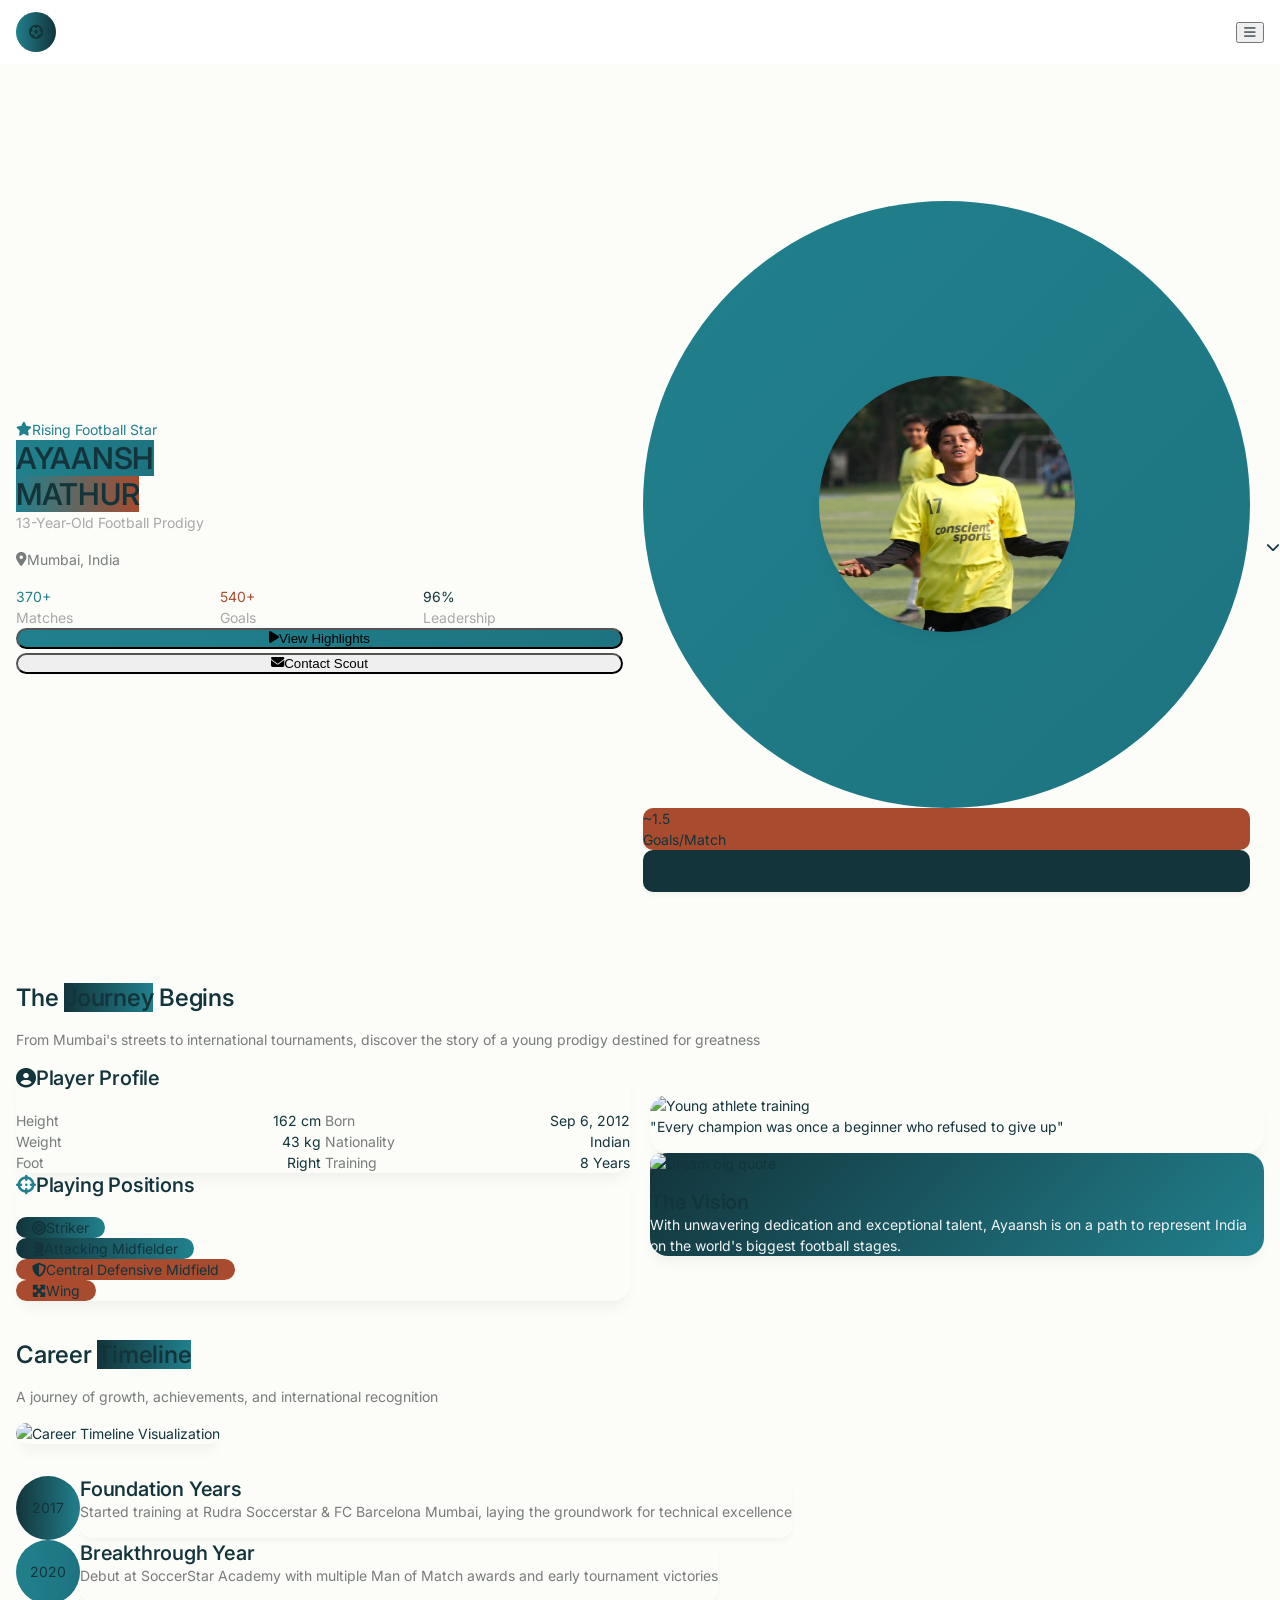
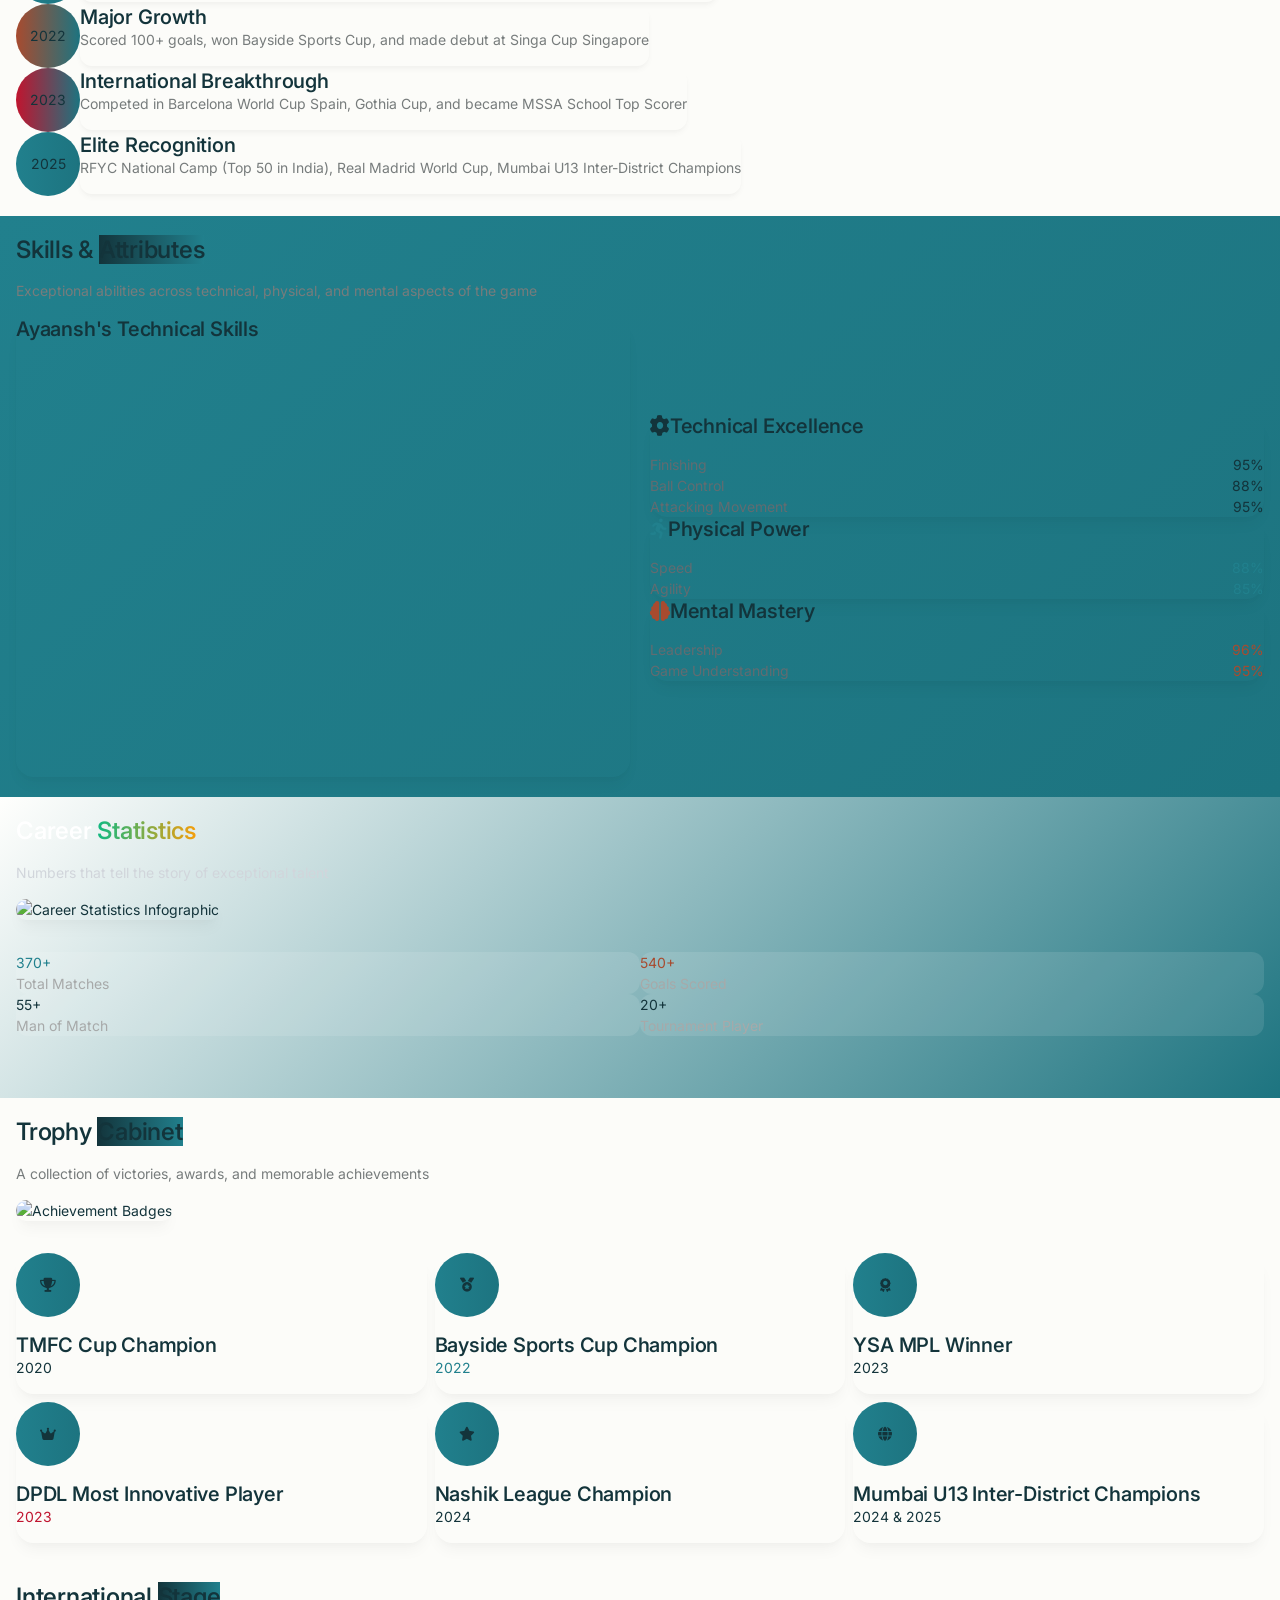
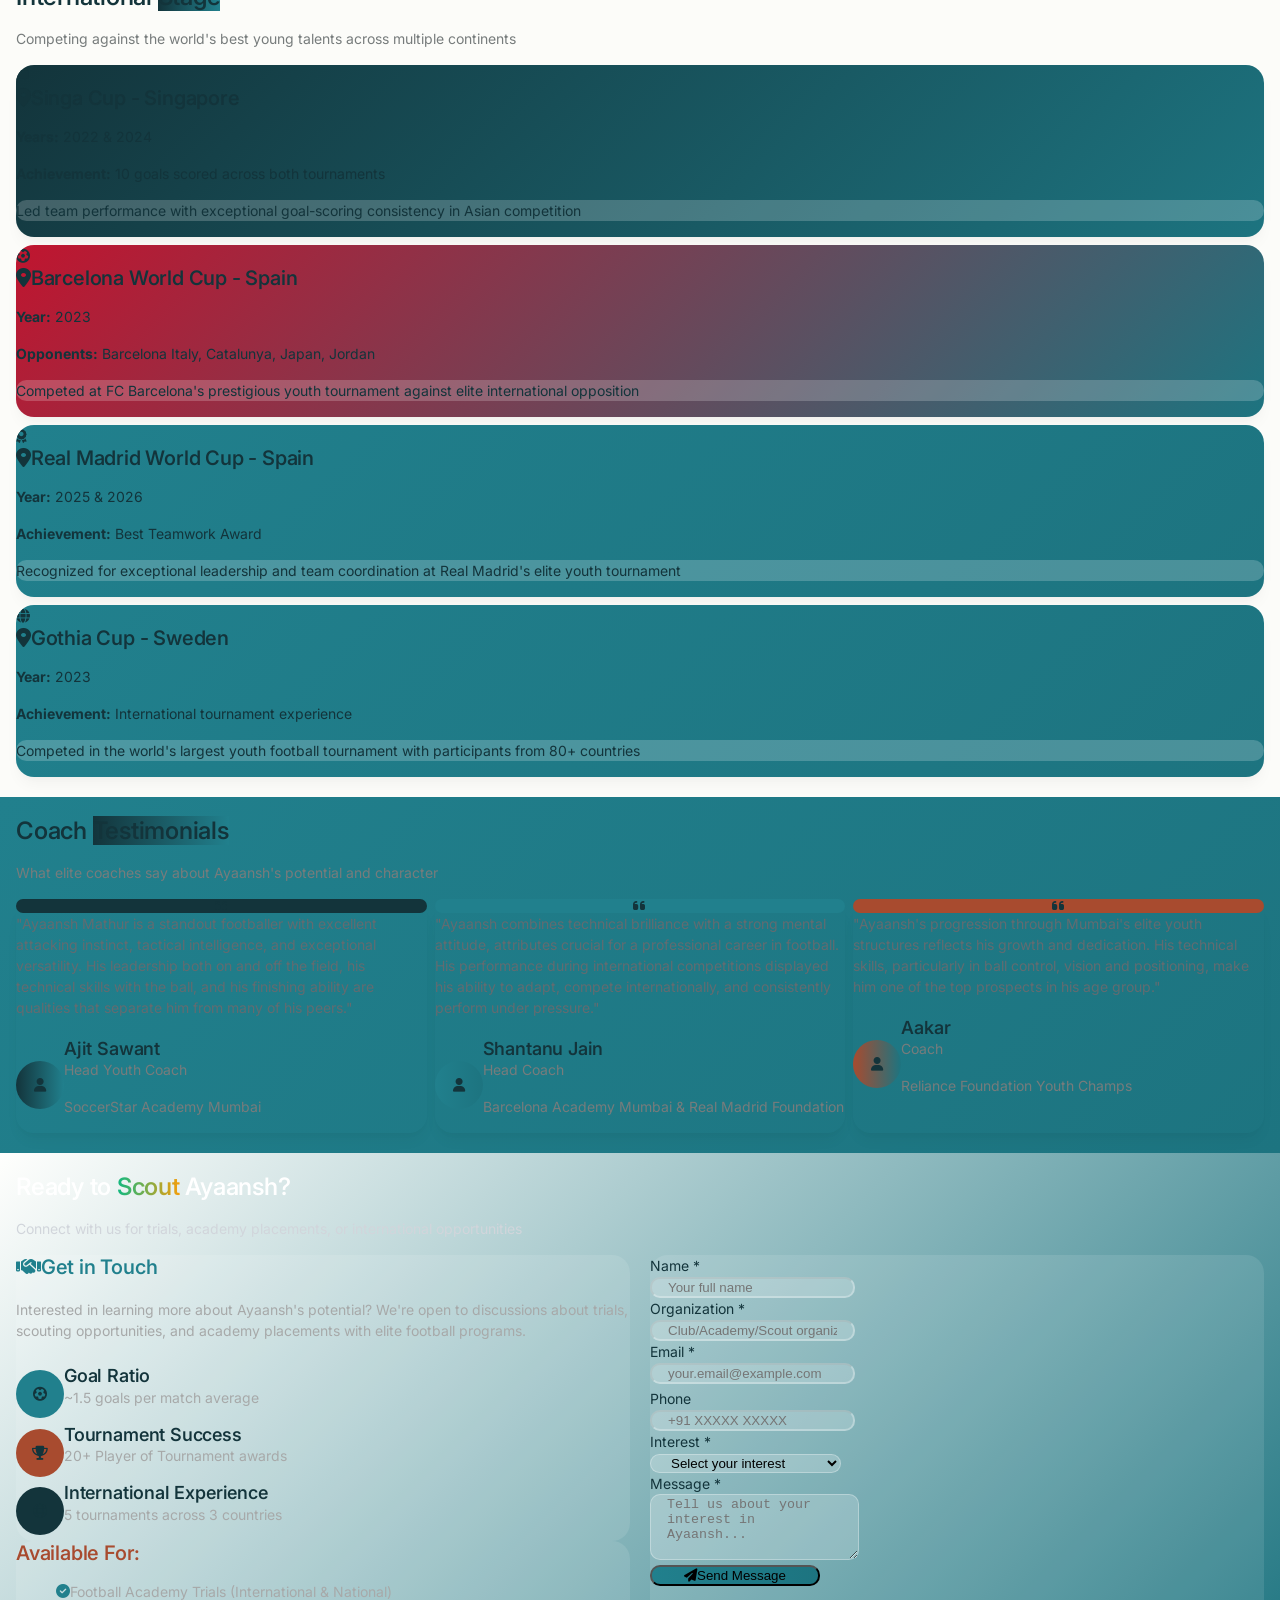
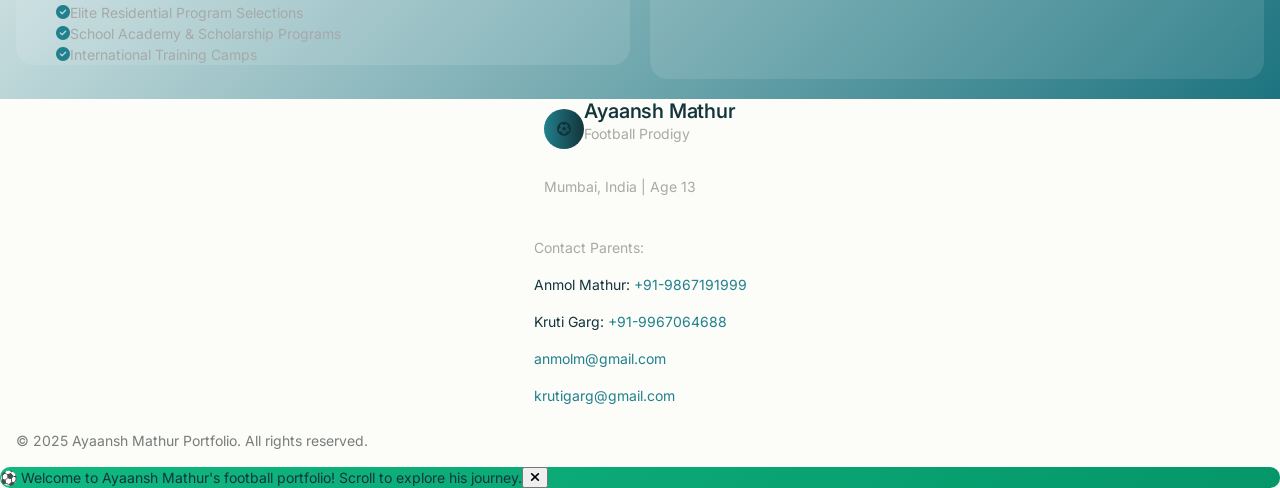
==== index.html @ c82cef49 "Replace static radar chart PNG with interactive Chart.js radar chart - Remove ayaansh_skills_radar.p" ====
<!DOCTYPE html>
<html lang="en">
<head>
    <meta charset="UTF-8">
    <meta name="viewport" content="width=device-width, initial-scale=1.0">
    <title>Ayaansh Mathur - Football Prodigy | Mumbai's Rising Star</title>
    <meta name="description" content="Discover Ayaansh Mathur, a 13-year-old football prodigy from Mumbai with 540+ goals, international tournament experience, and elite academy training.">

    <!-- Open Graph / Facebook -->
    <meta property="og:type" content="website">
    <meta property="og:title" content="Ayaansh Mathur - Football Prodigy | Mumbai's Rising Star">
    <meta property="og:description" content="13-year-old football sensation with 540+ goals and international tournament experience. Elite academy trained in Mumbai.">
    <meta property="og:image" content="AyaanshMathur.jpg">
    <meta property="og:url" content="https://ayaanshmathur.com">
    <meta property="og:locale" content="en_IN">
    <meta property="og:site_name" content="Ayaansh Mathur Football">

    <!-- Twitter -->
    <meta name="twitter:card" content="summary_large_image">
    <meta name="twitter:title" content="Ayaansh Mathur - Football Prodigy | Mumbai's Rising Star">
    <meta name="twitter:description" content="13-year-old football sensation with 540+ goals and international tournament experience. Elite academy trained in Mumbai.">
    <meta name="twitter:image" content="AyaanshMathur.jpg">
    <meta name="twitter:site" content="@ayaansh_football">
    
    <!-- Tailwind CSS -->
    <script src="https://cdn.tailwindcss.com"></script>

    <!-- Chart.js -->
    <script src="https://cdn.jsdelivr.net/npm/chart.js@4.4.3/dist/chart.umd.min.js"></script>
    
    <!-- Google Fonts -->
    <link rel="preconnect" href="https://fonts.googleapis.com">
    <link rel="preconnect" href="https://fonts.gstatic.com" crossorigin>
    <link href="https://fonts.googleapis.com/css2?family=Inter:wght@300;400;500;600;700;800;900&family=JetBrains+Mono:wght@400;500;600&display=swap" rel="stylesheet">
    
    <!-- Font Awesome Icons -->
    <link rel="stylesheet" href="https://cdnjs.cloudflare.com/ajax/libs/font-awesome/6.4.0/css/all.min.css">
    
    <!-- Custom Tailwind Config -->
    <script>
        tailwind.config = {
            theme: {
                extend: {
                    fontFamily: {
                        'sans': ['Inter', 'system-ui', 'sans-serif'],
                        'mono': ['JetBrains Mono', 'monospace'],
                    },
                    colors: {
                        'football': {
                            'green': '#10B981',
                            'dark': '#1F2937',
                            'blue': '#1E40AF',
                            'orange': '#F59E0B',
                            'red': '#DC2626',
                        }
                    },
                    animation: {
                        'float': 'float 6s ease-in-out infinite',
                        'slide-up': 'slideUp 0.6s ease-out',
                        'slide-down': 'slideDown 0.6s ease-out',
                        'fade-in': 'fadeIn 0.8s ease-out',
                        'pulse-slow': 'pulse 4s cubic-bezier(0.4, 0, 0.6, 1) infinite',
                    }
                }
            }
        }
    </script>
    
    <link rel="stylesheet" href="style.css">
    
    <style>
        /* ── Nav offset fixes ──────────────────────────────────────────── */

        /* Push every section's scroll-target below the 64px fixed nav */
        section[id] {
            scroll-margin-top: 64px;
        }

        /* Hero: make sure content starts below the nav on ALL screen sizes */
        #hero {
            padding-top: 64px;
        }

        /* Enhanced Video Modal Styles */
        #videoModal {
            display: flex;
            align-items: center;
            justify-content: center;
            position: fixed;
            top: 0;
            left: 0;
            right: 0;
            bottom: 0;
            background: rgba(0,0,0,0.9);
            backdrop-filter: blur(10px);
            z-index: 1000;
            opacity: 0;
            pointer-events: none;
            transition: opacity 0.3s ease;
        }
        
        #videoModal.active {
            opacity: 1;
            pointer-events: all;
        }
        
        #videoModal video {
            max-width: 90%;
            max-height: 90vh;
            border-radius: 12px;
            box-shadow: 0 20px 50px rgba(0,0,0,0.5);
        }
        
        #videoModal .close-btn {
            position: absolute;
            top: 20px;
            right: 20px;
            font-size: 32px;
            color: white;
            cursor: pointer;
            transition: transform 0.2s ease;
            z-index: 1001;
        }
        
        #videoModal .close-btn:hover {
            transform: scale(1.2);
            color: #F59E0B;
        }
        
        .overflow-hidden {
            overflow: hidden;
        }
    </style>
</head>
<body class="font-sans antialiased overflow-x-hidden">
    <!-- Navigation -->
    <nav class="fixed top-0 left-0 right-0 z-50 bg-white/95 backdrop-blur-md border-b border-gray-200/50 transition-all duration-300" id="navbar">
        <div class="container mx-auto px-4">
            <div class="flex items-center justify-between h-16">
                <!-- Logo -->
                <div class="flex items-center space-x-2">
                    <div class="w-10 h-10 bg-gradient-to-r from-football-green to-football-blue rounded-full flex items-center justify-center">
                        <i class="fas fa-futbol text-white text-lg"></i>
                    </div>
                    <div class="hidden sm:block">
                        <span class="text-xl font-bold bg-gradient-to-r from-football-blue to-football-green bg-clip-text text-transparent">AYAANSH</span>
                        <span class="text-sm text-gray-600 block leading-none">#10</span>
                    </div>
                </div>
                
                <!-- Desktop Menu -->
                <div class="hidden lg:flex items-center space-x-8">
                    <a href="#hero" class="nav-link text-gray-700 hover:text-football-blue font-medium transition-colors">Home</a>
                    <a href="#about" class="nav-link text-gray-700 hover:text-football-blue font-medium transition-colors">About</a>
                    <a href="#timeline" class="nav-link text-gray-700 hover:text-football-blue font-medium transition-colors">Journey</a>
                    <a href="#skills" class="nav-link text-gray-700 hover:text-football-blue font-medium transition-colors">Skills</a>
                    <a href="#achievements" class="nav-link text-gray-700 hover:text-football-blue font-medium transition-colors">Achievements</a>
                    <a href="#international" class="nav-link text-gray-700 hover:text-football-blue font-medium transition-colors">International</a>
                    <a href="#testimonials" class="nav-link text-gray-700 hover:text-football-blue font-medium transition-colors">Testimonials</a>
                    <a href="#contact" class="bg-gradient-to-r from-football-blue to-football-green text-white px-6 py-2 rounded-full font-semibold hover:shadow-lg transition-all">Contact Scout</a>
                </div>
                
                <!-- Mobile Menu Button -->
                <button class="lg:hidden p-2" id="mobile-menu-btn">
                    <i class="fas fa-bars text-xl text-gray-700"></i>
                </button>
            </div>
        </div>
        
        <!-- Mobile Menu -->
        <div class="lg:hidden hidden bg-white border-t border-gray-200" id="mobile-menu">
            <div class="container mx-auto px-4 py-4 space-y-4">
                <a href="#hero" class="block text-gray-700 hover:text-football-blue font-medium">Home</a>
                <a href="#about" class="block text-gray-700 hover:text-football-blue font-medium">About</a>
                <a href="#timeline" class="block text-gray-700 hover:text-football-blue font-medium">Journey</a>
                <a href="#skills" class="block text-gray-700 hover:text-football-blue font-medium">Skills</a>
                <a href="#achievements" class="block text-gray-700 hover:text-football-blue font-medium">Achievements</a>
                <a href="#international" class="block text-gray-700 hover:text-football-blue font-medium">International</a>
                <a href="#testimonials" class="block text-gray-700 hover:text-football-blue font-medium">Testimonials</a>
                <a href="#contact" class="block bg-gradient-to-r from-football-blue to-football-green text-white px-6 py-2 rounded-full font-semibold text-center">Contact Scout</a>
            </div>
        </div>
    </nav>

    <!-- Hero Section -->
    <section id="hero" class="relative min-h-screen flex items-center overflow-hidden">
        <!-- Background with gradient overlay -->
        <div class="absolute inset-0 bg-gradient-to-br from-football-dark via-gray-900 to-football-blue"></div>
        <div class="absolute inset-0 bg-[url('https://pplx-res.cloudinary.com/image/upload/v1752974320/pplx_project_search_images/453dd430c273b0e46875ebcae075e4eef4cb1b39.jpg')] bg-cover bg-center opacity-10"></div>
        
        <!-- Floating elements -->
        <div class="absolute top-20 left-10 w-4 h-4 bg-football-green rounded-full animate-float"></div>
        <div class="absolute top-40 right-20 w-6 h-6 bg-football-orange rounded-full animate-float" style="animation-delay: 2s;"></div>
        <div class="absolute bottom-32 left-1/4 w-3 h-3 bg-white rounded-full animate-float" style="animation-delay: 4s;"></div>
        
        <div class="container mx-auto px-4 relative z-10">
            <div class="grid lg:grid-cols-2 gap-12 items-center">
                <!-- Hero Content -->
                <div class="text-white space-y-8">
                    <div class="space-y-4 animate-slide-up">
                        <div class="flex items-center space-x-3 text-football-green">
                            <i class="fas fa-star text-xl"></i>
                            <span class="text-lg font-semibold">Rising Football Star</span>
                        </div>
                        <h1 class="text-5xl lg:text-7xl font-black leading-none">
                            <span class="bg-gradient-to-r from-white to-gray-300 bg-clip-text text-transparent">AYAANSH</span>
                            <br>
                            <span class="bg-gradient-to-r from-football-green to-football-orange bg-clip-text text-transparent">MATHUR</span>
                        </h1>
                        <div class="space-y-2">
                            <p class="text-xl lg:text-2xl font-semibold text-gray-300">13-Year-Old Football Prodigy</p>
                            <p class="text-lg text-gray-400 flex items-center">
                                <i class="fas fa-map-marker-alt mr-2"></i>
                                Mumbai, India
                            </p>
                        </div>
                    </div>
                    
                    <!-- Key Stats -->
                    <div class="grid grid-cols-3 gap-4 animate-fade-in" style="animation-delay: 0.3s;">
                        <div class="text-center bg-white/10 backdrop-blur-md rounded-2xl p-4 border border-white/20">
                            <div class="text-2xl lg:text-3xl font-bold text-football-green">370+</div>
                            <div class="text-sm text-gray-300">Matches</div>
                        </div>
                        <div class="text-center bg-white/10 backdrop-blur-md rounded-2xl p-4 border border-white/20">
                            <div class="text-2xl lg:text-3xl font-bold text-football-orange">540+</div>
                            <div class="text-sm text-gray-300">Goals</div>
                        </div>
                        <div class="text-center bg-white/10 backdrop-blur-md rounded-2xl p-4 border border-white/20">
                            <div class="text-2xl lg:text-3xl font-bold text-white">96%</div>
                            <div class="text-sm text-gray-300">Leadership</div>
                        </div>
                    </div>
                    
                    <!-- CTA Buttons -->
                    <div class="flex flex-col sm:flex-row gap-4 animate-fade-in" style="animation-delay: 0.6s;">
                        <button onclick="openVideoModal()" class="bg-gradient-to-r from-football-green to-emerald-600 text-white px-8 py-4 rounded-full font-bold text-lg hover:shadow-2xl transform hover:-translate-y-1 transition-all duration-300 flex items-center justify-center space-x-2">
                            <i class="fas fa-play"></i>
                            <span>View Highlights</span>
                        </button>
                        <button class="border-2 border-white text-white px-8 py-4 rounded-full font-bold text-lg hover:bg-white hover:text-football-dark transform hover:-translate-y-1 transition-all duration-300 flex items-center justify-center space-x-2">
                            <i class="fas fa-envelope"></i>
                            <span>Contact Scout</span>
                        </button>
                    </div>
                </div>
                
                <!-- Hero Image -->
                <div class="relative animate-fade-in" style="animation-delay: 0.9s;">
                    <div class="relative">
                        <!-- Background circle -->
                        <div class="absolute inset-0 bg-gradient-to-r from-football-green to-football-blue rounded-full opacity-20 animate-pulse-slow"></div>
                        <!-- Player silhouette -->
                        <div class="relative z-10 bg-gradient-to-br from-white/20 to-white/10 backdrop-blur-sm border border-white/20 rounded-full aspect-square flex items-center justify-center">
                            <img src="AyaanshMathur.jpg" 
                                 alt="Football Player" 
                                 class="w-64 h-64 lg:w-80 lg:h-80 object-cover rounded-full border-4 border-football-green shadow-2xl">
                        </div>
                        <!-- Floating stats -->
                        <div class="absolute -top-4 -right-4 bg-football-orange text-white p-3 rounded-xl font-bold shadow-lg animate-float">
                            <div class="text-lg">~1.5</div>
                            <div class="text-xs">Goals/Match</div>
                        </div>
                        <div class="absolute -bottom-4 -left-4 bg-football-blue text-white p-3 rounded-xl font-bold shadow-lg animate-float" style="animation-delay: 3s;">
                            <div class="text-lg">5</div>
                            <div class="text-xs">Countries</div>
                        </div>
                    </div>
                </div>
            </div>
        </div>
        
        <!-- Scroll indicator -->
        <div class="absolute bottom-8 left-1/2 transform -translate-x-1/2 text-white animate-bounce">
            <i class="fas fa-chevron-down text-2xl"></i>
        </div>
    </section>

    <!-- About Section -->
    <section id="about" class="py-20 bg-gray-50">
        <div class="container mx-auto px-4">
            <div class="max-w-4xl mx-auto">
                <div class="text-center mb-16">
                    <h2 class="text-4xl lg:text-5xl font-black text-gray-900 mb-4">
                        The <span class="bg-gradient-to-r from-football-blue to-football-green bg-clip-text text-transparent">Journey</span> Begins
                    </h2>
                    <p class="text-xl text-gray-600 max-w-2xl mx-auto">From Mumbai's streets to international tournaments, discover the story of a young prodigy destined for greatness</p>
                </div>
                
                <div class="grid lg:grid-cols-2 gap-12 items-center">
                    <!-- Player Details -->
                    <div class="space-y-8">
                        <div class="bg-white rounded-3xl p-8 shadow-xl border border-gray-100">
                            <h3 class="text-2xl font-bold text-gray-900 mb-6 flex items-center">
                                <i class="fas fa-user-circle text-football-blue mr-3"></i>
                                Player Profile
                            </h3>
                            <div class="grid grid-cols-2 gap-4">
                                <div class="space-y-4">
                                    <div class="flex justify-between items-center py-2 border-b border-gray-100">
                                        <span class="text-gray-600">Height</span>
                                        <span class="font-semibold text-gray-900">162 cm</span>
                                    </div>
                                    <div class="flex justify-between items-center py-2 border-b border-gray-100">
                                        <span class="text-gray-600">Weight</span>
                                        <span class="font-semibold text-gray-900">43 kg</span>
                                    </div>
                                    <div class="flex justify-between items-center py-2 border-b border-gray-100">
                                        <span class="text-gray-600">Foot</span>
                                        <span class="font-semibold text-gray-900">Right</span>
                                    </div>
                                </div>
                                <div class="space-y-4">
                                    <div class="flex justify-between items-center py-2 border-b border-gray-100">
                                        <span class="text-gray-600">Born</span>
                                        <span class="font-semibold text-gray-900">Sep 6, 2012</span>
                                    </div>
                                    <div class="flex justify-between items-center py-2 border-b border-gray-100">
                                        <span class="text-gray-600">Nationality</span>
                                        <span class="font-semibold text-gray-900">Indian</span>
                                    </div>
                                    <div class="flex justify-between items-center py-2 border-b border-gray-100">
                                        <span class="text-gray-600">Training</span>
                                        <span class="font-semibold text-gray-900">8 Years</span>
                                    </div>
                                </div>
                            </div>
                        </div>
                        
                        <!-- Position Tags -->
                        <div class="bg-white rounded-3xl p-8 shadow-xl border border-gray-100">
                            <h3 class="text-2xl font-bold text-gray-900 mb-6 flex items-center">
                                <i class="fas fa-crosshairs text-football-green mr-3"></i>
                                Playing Positions
                            </h3>
                            <div class="space-y-3">
                                <div class="flex items-center space-x-3">
                                    <span class="bg-gradient-to-r from-football-blue to-football-green text-white px-4 py-2 rounded-full font-semibold flex-1 text-center">
                                        <i class="fas fa-bullseye mr-2"></i>Striker
                                    </span>
                                </div>
                                <div class="flex items-center space-x-3">
                                    <span class="bg-gradient-to-r from-football-blue to-football-green text-white px-4 py-2 rounded-full font-semibold flex-1 text-center">
                                        <i class="fas fa-chess-knight mr-2"></i>Attacking Midfielder
                                    </span>
                                </div>
                                <div class="flex items-center space-x-3">
                                    <span class="bg-football-orange text-white px-4 py-2 rounded-full font-semibold flex-1 text-center">
                                        <i class="fas fa-shield-alt mr-2"></i>Central Defensive Midfield
                                    </span>
                                </div>
                                <div class="flex items-center space-x-3">
                                    <span class="bg-football-orange text-white px-4 py-2 rounded-full font-semibold flex-1 text-center">
                                        <i class="fas fa-expand-arrows-alt mr-2"></i>Wing
                                    </span>
                                </div>
                            </div>
                        </div>
                    </div>
                    
                    <!-- Motivational Image & Quote -->
                    <div class="space-y-8">
                        <div class="relative overflow-hidden rounded-3xl shadow-xl">
                            <img src="https://pplx-res.cloudinary.com/image/upload/v1752974320/pplx_project_search_images/9a2ade70b98bb00169644341da7feb8823d673b1.jpg" 
                                 alt="Young athlete training" 
                                 class="w-full h-64 object-cover">
                            <div class="absolute inset-0 bg-gradient-to-t from-black/60 to-transparent"></div>
                            <div class="absolute bottom-4 left-4 right-4 text-white">
                                <p class="text-lg font-semibold">"Every champion was once a beginner who refused to give up"</p>
                            </div>
                        </div>
                        
                        <div class="bg-gradient-to-br from-football-blue to-football-green rounded-3xl p-8 text-white shadow-xl">
                            <img src="https://pplx-res.cloudinary.com/image/upload/v1752974320/pplx_project_search_images/f19581048b35094af58cf704540e1291eae178a1.jpg" 
                                 alt="Dream big quote" 
                                 class="w-full rounded-2xl mb-4">
                            <h3 class="text-xl font-bold mb-2">The Vision</h3>
                            <p class="text-gray-100">With unwavering dedication and exceptional talent, Ayaansh is on a path to represent India on the world's biggest football stages.</p>
                        </div>
                    </div>
                </div>
            </div>
        </div>
    </section>

    <!-- Career Timeline -->
    <section id="timeline" class="py-20 bg-white">
        <div class="container mx-auto px-4">
            <div class="max-w-6xl mx-auto">
                <div class="text-center mb-16">
                    <h2 class="text-4xl lg:text-5xl font-black text-gray-900 mb-4">
                        Career <span class="bg-gradient-to-r from-football-blue to-football-green bg-clip-text text-transparent">Timeline</span>
                    </h2>
                    <p class="text-xl text-gray-600">A journey of growth, achievements, and international recognition</p>
                </div>
                
                <div class="relative">
                    <!-- Timeline Image -->
                    <div class="mb-12">
                        <img src="https://user-gen-media-assets.s3.amazonaws.com/gpt4o_images/519fda07-dabd-4d93-99d2-021bf6469559.png" 
                             alt="Career Timeline Visualization" 
                             class="w-full max-w-4xl mx-auto rounded-3xl shadow-2xl">
                    </div>
                    
                    <!-- Timeline Items -->
                    <div class="space-y-12">
                        <div class="timeline-item flex items-center space-x-8">
                            <div class="flex-shrink-0 w-16 h-16 bg-gradient-to-r from-football-blue to-football-green rounded-full flex items-center justify-center text-white font-bold text-lg">
                                2017
                            </div>
                            <div class="flex-1 bg-white rounded-2xl p-6 shadow-lg border border-gray-100">
                                <h3 class="text-xl font-bold text-gray-900 mb-2">Foundation Years</h3>
                                <p class="text-gray-600">Started training at Rudra Soccerstar & FC Barcelona Mumbai, laying the groundwork for technical excellence</p>
                            </div>
                        </div>
                        
                        <div class="timeline-item flex items-center space-x-8 lg:flex-row-reverse">
                            <div class="flex-shrink-0 w-16 h-16 bg-gradient-to-r from-football-green to-emerald-600 rounded-full flex items-center justify-center text-white font-bold text-lg">
                                2020
                            </div>
                            <div class="flex-1 bg-white rounded-2xl p-6 shadow-lg border border-gray-100">
                                <h3 class="text-xl font-bold text-gray-900 mb-2">Breakthrough Year</h3>
                                <p class="text-gray-600">Debut at SoccerStar Academy with multiple Man of Match awards and early tournament victories</p>
                            </div>
                        </div>
                        
                        <div class="timeline-item flex items-center space-x-8">
                            <div class="flex-shrink-0 w-16 h-16 bg-gradient-to-r from-football-orange to-yellow-500 rounded-full flex items-center justify-center text-white font-bold text-lg">
                                2022
                            </div>
                            <div class="flex-1 bg-white rounded-2xl p-6 shadow-lg border border-gray-100">
                                <h3 class="text-xl font-bold text-gray-900 mb-2">Major Growth</h3>
                                <p class="text-gray-600">Scored 100+ goals, won Bayside Sports Cup, and made debut at Singa Cup Singapore</p>
                            </div>
                        </div>
                        
                        <div class="timeline-item flex items-center space-x-8 lg:flex-row-reverse">
                            <div class="flex-shrink-0 w-16 h-16 bg-gradient-to-r from-football-red to-red-600 rounded-full flex items-center justify-center text-white font-bold text-lg">
                                2023
                            </div>
                            <div class="flex-1 bg-white rounded-2xl p-6 shadow-lg border border-gray-100">
                                <h3 class="text-xl font-bold text-gray-900 mb-2">International Breakthrough</h3>
                                <p class="text-gray-600">Competed in Barcelona World Cup Spain, Gothia Cup, and became MSSA School Top Scorer</p>
                            </div>
                        </div>
                        
                        <div class="timeline-item flex items-center space-x-8">
                            <div class="flex-shrink-0 w-16 h-16 bg-gradient-to-r from-purple-600 to-purple-800 rounded-full flex items-center justify-center text-white font-bold text-lg">
                                2025
                            </div>
                            <div class="flex-1 bg-white rounded-2xl p-6 shadow-lg border border-gray-100">
                                <h3 class="text-xl font-bold text-gray-900 mb-2">Elite Recognition</h3>
                                <p class="text-gray-600">RFYC National Camp (Top 50 in India), Real Madrid World Cup, Mumbai U13 Inter-District Champions</p>
                            </div>
                        </div>
                    </div>
                </div>
            </div>
        </div>
    </section>

    <!-- Skills Section -->
    <section id="skills" class="py-20 bg-gradient-to-br from-gray-50 to-white">
        <div class="container mx-auto px-4">
            <div class="max-w-6xl mx-auto">
                <div class="text-center mb-16">
                    <h2 class="text-4xl lg:text-5xl font-black text-gray-900 mb-4">
                        Skills & <span class="bg-gradient-to-r from-football-blue to-football-green bg-clip-text text-transparent">Attributes</span>
                    </h2>
                    <p class="text-xl text-gray-600">Exceptional abilities across technical, physical, and mental aspects of the game</p>
                </div>
                
                <div class="grid lg:grid-cols-2 gap-12 items-center">
                    <!-- Skills Radar Chart (Chart.js - live, crisp, no image dependency) -->
                    <div class="order-2 lg:order-1">
                        <div class="bg-white rounded-3xl p-6 shadow-xl border border-gray-100">
                            <h3 class="text-lg font-bold text-gray-800 text-center mb-4">Ayaansh's Technical Skills</h3>
                            <div style="position: relative; width: 100%; height: 420px;">
                                <canvas id="skillsRadarChart"></canvas>
                            </div>
                        </div>
                    </div>
                    
                    <!-- Skills Breakdown -->
                    <div class="order-1 lg:order-2 space-y-6">
                        <!-- Technical Skills -->
                        <div class="bg-white rounded-3xl p-6 shadow-xl border border-gray-100">
                            <h3 class="text-xl font-bold text-gray-900 mb-4 flex items-center">
                                <i class="fas fa-cog text-football-blue mr-3"></i>
                                Technical Excellence
                            </h3>
                            <div class="space-y-3">
                                <div class="skill-bar-item">
                                    <div class="flex justify-between items-center mb-2">
                                        <span class="text-gray-700 font-medium">Finishing</span>
                                        <span class="text-football-blue font-bold">95%</span>
                                    </div>
                                    <div class="w-full bg-gray-200 rounded-full h-3">
                                        <div class="bg-gradient-to-r from-football-blue to-football-green h-3 rounded-full skill-progress" data-width="95%"></div>
                                    </div>
                                </div>
                                <div class="skill-bar-item">
                                    <div class="flex justify-between items-center mb-2">
                                        <span class="text-gray-700 font-medium">Ball Control</span>
                                        <span class="text-football-blue font-bold">88%</span>
                                    </div>
                                    <div class="w-full bg-gray-200 rounded-full h-3">
                                        <div class="bg-gradient-to-r from-football-blue to-football-green h-3 rounded-full skill-progress" data-width="88%"></div>
                                    </div>
                                </div>
                                <div class="skill-bar-item">
                                    <div class="flex justify-between items-center mb-2">
                                        <span class="text-gray-700 font-medium">Attacking Movement</span>
                                        <span class="text-football-blue font-bold">95%</span>
                                    </div>
                                    <div class="w-full bg-gray-200 rounded-full h-3">
                                        <div class="bg-gradient-to-r from-football-blue to-football-green h-3 rounded-full skill-progress" data-width="95%"></div>
                                    </div>
                                </div>
                            </div>
                        </div>
                        
                        <!-- Physical Attributes -->
                        <div class="bg-white rounded-3xl p-6 shadow-xl border border-gray-100">
                            <h3 class="text-xl font-bold text-gray-900 mb-4 flex items-center">
                                <i class="fas fa-running text-football-green mr-3"></i>
                                Physical Power
                            </h3>
                            <div class="space-y-3">
                                <div class="skill-bar-item">
                                    <div class="flex justify-between items-center mb-2">
                                        <span class="text-gray-700 font-medium">Speed</span>
                                        <span class="text-football-green font-bold">88%</span>
                                    </div>
                                    <div class="w-full bg-gray-200 rounded-full h-3">
                                        <div class="bg-gradient-to-r from-football-green to-emerald-600 h-3 rounded-full skill-progress" data-width="88%"></div>
                                    </div>
                                </div>
                                <div class="skill-bar-item">
                                    <div class="flex justify-between items-center mb-2">
                                        <span class="text-gray-700 font-medium">Agility</span>
                                        <span class="text-football-green font-bold">85%</span>
                                    </div>
                                    <div class="w-full bg-gray-200 rounded-full h-3">
                                        <div class="bg-gradient-to-r from-football-green to-emerald-600 h-3 rounded-full skill-progress" data-width="85%"></div>
                                    </div>
                                </div>
                            </div>
                        </div>
                        
                        <!-- Mental Strength -->
                        <div class="bg-white rounded-3xl p-6 shadow-xl border border-gray-100">
                            <h3 class="text-xl font-bold text-gray-900 mb-4 flex items-center">
                                <i class="fas fa-brain text-football-orange mr-3"></i>
                                Mental Mastery
                            </h3>
                            <div class="space-y-3">
                                <div class="skill-bar-item">
                                    <div class="flex justify-between items-center mb-2">
                                        <span class="text-gray-700 font-medium">Leadership</span>
                                        <span class="text-football-orange font-bold">96%</span>
                                    </div>
                                    <div class="w-full bg-gray-200 rounded-full h-3">
                                        <div class="bg-gradient-to-r from-football-orange to-yellow-500 h-3 rounded-full skill-progress" data-width="96%"></div>
                                    </div>
                                </div>
                                <div class="skill-bar-item">
                                    <div class="flex justify-between items-center mb-2">
                                        <span class="text-gray-700 font-medium">Game Understanding</span>
                                        <span class="text-football-orange font-bold">95%</span>
                                    </div>
                                    <div class="w-full bg-gray-200 rounded-full h-3">
                                        <div class="bg-gradient-to-r from-football-orange to-yellow-500 h-3 rounded-full skill-progress" data-width="95%"></div>
                                    </div>
                                </div>
                            </div>
                        </div>
                    </div>
                </div>
            </div>
        </div>
    </section>

    <!-- Statistics Showcase -->
    <section class="py-20 bg-gradient-to-br from-football-dark to-gray-900 text-white">
        <div class="container mx-auto px-4">
            <div class="max-w-6xl mx-auto">
                <div class="text-center mb-16">
                    <h2 class="text-4xl lg:text-5xl font-black mb-4" style="color: #ffffff;">
                        Career <span style="background: linear-gradient(to right, #10B981, #F59E0B); -webkit-background-clip: text; -webkit-text-fill-color: transparent; background-clip: text;">Statistics</span>
                    </h2>
                    <p class="text-xl" style="color: #d1d5db;">Numbers that tell the story of exceptional talent</p>
                </div>
                
                <div class="mb-12">
                    <img src="https://user-gen-media-assets.s3.amazonaws.com/gpt4o_images/201f3f16-42d9-4955-826f-8b2472804b91.png" 
                         alt="Career Statistics Infographic" 
                         class="w-full max-w-4xl mx-auto rounded-3xl shadow-2xl">
                </div>
                
                <div class="grid grid-cols-2 lg:grid-cols-5 gap-6">
                    <div class="bg-white/10 backdrop-blur-md rounded-2xl p-6 text-center border border-white/20">
                        <div class="text-3xl font-bold text-football-green mb-2">370+</div>
                        <div class="text-sm text-gray-300">Total Matches</div>
                    </div>
                    <div class="bg-white/10 backdrop-blur-md rounded-2xl p-6 text-center border border-white/20">
                        <div class="text-3xl font-bold text-football-orange mb-2">540+</div>
                        <div class="text-sm text-gray-300">Goals Scored</div>
                    </div>
                    <div class="bg-white/10 backdrop-blur-md rounded-2xl p-6 text-center border border-white/20">
                        <div class="text-3xl font-bold text-yellow-400 mb-2">55+</div>
                        <div class="text-sm text-gray-300">Man of Match</div>
                    </div>
                    <div class="bg-white/10 backdrop-blur-md rounded-2xl p-6 text-center border border-white/20">
                        <div class="text-3xl font-bold text-blue-400 mb-2">20+</div>
                        <div class="text-sm text-gray-300">Tournament Player</div>
                    </div>
                    <div class="bg-white/10 backdrop-blur-md rounded-2xl p-6 text-center border border-white/20">
                        <div class="text-3xl font-bold text-purple-400 mb-2">5</div>
                        <div class="text-sm text-gray-300">International Tournaments</div>
                    </div>
                </div>
            </div>
        </div>
    </section>

    <!-- Achievements Section -->
    <section id="achievements" class="py-20 bg-gray-50">
        <div class="container mx-auto px-4">
            <div class="max-w-6xl mx-auto">
                <div class="text-center mb-16">
                    <h2 class="text-4xl lg:text-5xl font-black text-gray-900 mb-4">
                        Trophy <span class="bg-gradient-to-r from-football-blue to-football-green bg-clip-text text-transparent">Cabinet</span>
                    </h2>
                    <p class="text-xl text-gray-600">A collection of victories, awards, and memorable achievements</p>
                </div>
                
                <div class="mb-12">
                    <img src="https://user-gen-media-assets.s3.amazonaws.com/gpt4o_images/efb816f9-2696-4f07-bf5f-c9693d500688.png" 
                         alt="Achievement Badges" 
                         class="w-full max-w-4xl mx-auto rounded-3xl shadow-2xl">
                </div>
                
                <div class="grid md:grid-cols-2 lg:grid-cols-3 gap-8">
                    <div class="bg-white rounded-3xl p-6 shadow-xl border border-gray-100 hover:shadow-2xl transition-shadow duration-300">
                        <div class="text-center">
                            <div class="w-16 h-16 bg-gradient-to-r from-yellow-400 to-orange-500 rounded-full flex items-center justify-center mx-auto mb-4">
                                <i class="fas fa-trophy text-white text-2xl"></i>
                            </div>
                            <h3 class="text-lg font-bold text-gray-900 mb-2">TMFC Cup Champion</h3>
                            <p class="text-football-blue font-semibold text-lg">2020</p>
                        </div>
                    </div>
                    
                    <div class="bg-white rounded-3xl p-6 shadow-xl border border-gray-100 hover:shadow-2xl transition-shadow duration-300">
                        <div class="text-center">
                            <div class="w-16 h-16 bg-gradient-to-r from-green-500 to-emerald-600 rounded-full flex items-center justify-center mx-auto mb-4">
                                <i class="fas fa-medal text-white text-2xl"></i>
                            </div>
                            <h3 class="text-lg font-bold text-gray-900 mb-2">Bayside Sports Cup Champion</h3>
                            <p class="text-football-green font-semibold text-lg">2022</p>
                        </div>
                    </div>
                    
                    <div class="bg-white rounded-3xl p-6 shadow-xl border border-gray-100 hover:shadow-2xl transition-shadow duration-300">
                        <div class="text-center">
                            <div class="w-16 h-16 bg-gradient-to-r from-blue-500 to-purple-600 rounded-full flex items-center justify-center mx-auto mb-4">
                                <i class="fas fa-award text-white text-2xl"></i>
                            </div>
                            <h3 class="text-lg font-bold text-gray-900 mb-2">YSA MPL Winner</h3>
                            <p class="text-football-blue font-semibold text-lg">2023</p>
                        </div>
                    </div>
                    
                    <div class="bg-white rounded-3xl p-6 shadow-xl border border-gray-100 hover:shadow-2xl transition-shadow duration-300">
                        <div class="text-center">
                            <div class="w-16 h-16 bg-gradient-to-r from-red-500 to-pink-600 rounded-full flex items-center justify-center mx-auto mb-4">
                                <i class="fas fa-crown text-white text-2xl"></i>
                            </div>
                            <h3 class="text-lg font-bold text-gray-900 mb-2">DPDL Most Innovative Player</h3>
                            <p class="text-football-red font-semibold text-lg">2023</p>
                        </div>
                    </div>
                    
                    <div class="bg-white rounded-3xl p-6 shadow-xl border border-gray-100 hover:shadow-2xl transition-shadow duration-300">
                        <div class="text-center">
                            <div class="w-16 h-16 bg-gradient-to-r from-indigo-500 to-purple-600 rounded-full flex items-center justify-center mx-auto mb-4">
                                <i class="fas fa-star text-white text-2xl"></i>
                            </div>
                            <h3 class="text-lg font-bold text-gray-900 mb-2">Nashik League Champion</h3>
                            <p class="text-indigo-600 font-semibold text-lg">2024</p>
                        </div>
                    </div>
                    
                    <div class="bg-white rounded-3xl p-6 shadow-xl border border-gray-100 hover:shadow-2xl transition-shadow duration-300">
                        <div class="text-center">
                            <div class="w-16 h-16 bg-gradient-to-r from-teal-500 to-cyan-600 rounded-full flex items-center justify-center mx-auto mb-4">
                                <i class="fas fa-globe text-white text-2xl"></i>
                            </div>
                            <h3 class="text-lg font-bold text-gray-900 mb-2">Mumbai U13 Inter-District Champions</h3>
                            <p class="text-teal-600 font-semibold text-lg">2024 & 2025</p>
                        </div>
                    </div>
                </div>
            </div>
        </div>
    </section>

    <!-- International Experience -->
    <section id="international" class="py-20 bg-white">
        <div class="container mx-auto px-4">
            <div class="max-w-6xl mx-auto">
                <div class="text-center mb-16">
                    <h2 class="text-4xl lg:text-5xl font-black text-gray-900 mb-4">
                        International <span class="bg-gradient-to-r from-football-blue to-football-green bg-clip-text text-transparent">Stage</span>
                    </h2>
                    <p class="text-xl text-gray-600">Competing against the world's best young talents across multiple continents</p>
                </div>
                
                <div class="grid md:grid-cols-2 gap-8">
                    <div class="bg-gradient-to-br from-football-blue to-blue-700 rounded-3xl p-8 text-white shadow-xl relative overflow-hidden">
                        <div class="absolute top-4 right-4">
                            <i class="fas fa-flag text-3xl opacity-20"></i>
                        </div>
                        <h3 class="text-2xl font-bold mb-4 flex items-center text-white">
                            <i class="fas fa-map-marker-alt mr-3"></i>
                            Singa Cup - Singapore
                        </h3>
                        <div class="space-y-3">
                            <p class="text-blue-100">
                                <strong>Years:</strong> 2022 & 2024
                            </p>
                            <p class="text-blue-100">
                                <strong>Achievement:</strong> 10 goals scored across both tournaments
                            </p>
                            <div class="mt-4 p-4 bg-white/20 rounded-2xl backdrop-blur-sm">
                                <p class="text-sm text-blue-100">Led team performance with exceptional goal-scoring consistency in Asian competition</p>
                            </div>
                        </div>
                    </div>
                    
                    <div class="bg-gradient-to-br from-football-red to-red-700 rounded-3xl p-8 text-white shadow-xl relative overflow-hidden">
                        <div class="absolute top-4 right-4">
                            <i class="fas fa-futbol text-3xl opacity-20"></i>
                        </div>
                        <h3 class="text-2xl font-bold mb-4 flex items-center text-white">
                            <i class="fas fa-map-marker-alt mr-3"></i>
                            Barcelona World Cup - Spain
                        </h3>
                        <div class="space-y-3">
                            <p class="text-red-100">
                                <strong>Year:</strong> 2023
                            </p>
                            <p class="text-red-100">
                                <strong>Opponents:</strong> Barcelona Italy, Catalunya, Japan, Jordan
                            </p>
                            <div class="mt-4 p-4 bg-white/20 rounded-2xl backdrop-blur-sm">
                                <p class="text-sm text-red-100">Competed at FC Barcelona's prestigious youth tournament against elite international opposition</p>
                            </div>
                        </div>
                    </div>
                    
                    <div class="bg-gradient-to-br from-purple-600 to-purple-800 rounded-3xl p-8 text-white shadow-xl relative overflow-hidden">
                        <div class="absolute top-4 right-4">
                            <i class="fas fa-award text-3xl opacity-20"></i>
                        </div>
                        <h3 class="text-2xl font-bold mb-4 flex items-center text-white">
                            <i class="fas fa-map-marker-alt mr-3"></i>
                            Real Madrid World Cup - Spain
                        </h3>
                        <div class="space-y-3">
                            <p class="text-purple-100">
                                <strong>Year:</strong> 2025 & 2026
                            </p>
                            <p class="text-purple-100">
                                <strong>Achievement:</strong> Best Teamwork Award
                            </p>
                            <div class="mt-4 p-4 bg-white/20 rounded-2xl backdrop-blur-sm">
                                <p class="text-sm text-purple-100">Recognized for exceptional leadership and team coordination at Real Madrid's elite youth tournament</p>
                            </div>
                        </div>
                    </div>
                    
                    <div class="bg-gradient-to-br from-football-green to-emerald-700 rounded-3xl p-8 text-white shadow-xl relative overflow-hidden">
                        <div class="absolute top-4 right-4">
                            <i class="fas fa-globe text-3xl opacity-20"></i>
                        </div>
                        <h3 class="text-2xl font-bold mb-4 flex items-center text-white">
                            <i class="fas fa-map-marker-alt mr-3"></i>
                            Gothia Cup - Sweden
                        </h3>
                        <div class="space-y-3">
                            <p class="text-green-100">
                                <strong>Year:</strong> 2023
                            </p>
                            <p class="text-green-100">
                                <strong>Achievement:</strong> International tournament experience
                            </p>
                            <div class="mt-4 p-4 bg-white/20 rounded-2xl backdrop-blur-sm">
                                <p class="text-sm text-green-100">Competed in the world's largest youth football tournament with participants from 80+ countries</p>
                            </div>
                        </div>
                    </div>
                </div>
            </div>
        </div>
    </section>

    <!-- Coach Testimonials -->
    <section id="testimonials" class="py-20 bg-gradient-to-br from-gray-50 to-white">
        <div class="container mx-auto px-4">
            <div class="max-w-6xl mx-auto">
                <div class="text-center mb-16">
                    <h2 class="text-4xl lg:text-5xl font-black text-gray-900 mb-4">
                        Coach <span class="bg-gradient-to-r from-football-blue to-football-green bg-clip-text text-transparent">Testimonials</span>
                    </h2>
                    <p class="text-xl text-gray-600">What elite coaches say about Ayaansh's potential and character</p>
                </div>
                
                <div class="grid md:grid-cols-2 lg:grid-cols-3 gap-8">
                    <div class="bg-white rounded-3xl p-8 shadow-xl border border-gray-100 relative">
                        <div class="absolute -top-4 left-8 w-8 h-8 bg-football-blue rounded-full flex items-center justify-center">
                            <i class="fas fa-quote-left text-white text-sm"></i>
                        </div>
                        <div class="pt-6">
                            <p class="text-gray-700 mb-6 italic leading-relaxed">"Ayaansh Mathur is a standout footballer with excellent attacking instinct, tactical intelligence, and exceptional versatility. His leadership both on and off the field, his technical skills with the ball, and his finishing ability are qualities that separate him from many of his peers."</p>
                            <div class="flex items-center space-x-4">
                                <div class="w-12 h-12 bg-gradient-to-r from-football-blue to-football-green rounded-full flex items-center justify-center">
                                    <i class="fas fa-user text-white"></i>
                                </div>
                                <div>
                                    <h4 class="font-bold text-gray-900">Ajit Sawant</h4>
                                    <p class="text-sm text-gray-600">Head Youth Coach</p>
                                    <p class="text-xs text-gray-500">SoccerStar Academy Mumbai</p>
                                </div>
                            </div>
                        </div>
                    </div>
                    
                    <div class="bg-white rounded-3xl p-8 shadow-xl border border-gray-100 relative">
                        <div class="absolute -top-4 left-8 w-8 h-8 bg-football-green rounded-full flex items-center justify-center">
                            <i class="fas fa-quote-left text-white text-sm"></i>
                        </div>
                        <div class="pt-6">
                            <p class="text-gray-700 mb-6 italic leading-relaxed">"Ayaansh combines technical brilliance with a strong mental attitude, attributes crucial for a professional career in football. His performance during international competitions displayed his ability to adapt, compete internationally, and consistently perform under pressure."</p>
                            <div class="flex items-center space-x-4">
                                <div class="w-12 h-12 bg-gradient-to-r from-football-green to-emerald-600 rounded-full flex items-center justify-center">
                                    <i class="fas fa-user text-white"></i>
                                </div>
                                <div>
                                    <h4 class="font-bold text-gray-900">Shantanu Jain</h4>
                                    <p class="text-sm text-gray-600">Head Coach</p>
                                    <p class="text-xs text-gray-500">Barcelona Academy Mumbai & Real Madrid Foundation</p>
                                </div>
                            </div>
                        </div>
                    </div>
                    
                    <div class="bg-white rounded-3xl p-8 shadow-xl border border-gray-100 relative md:col-span-2 lg:col-span-1">
                        <div class="absolute -top-4 left-8 w-8 h-8 bg-football-orange rounded-full flex items-center justify-center">
                            <i class="fas fa-quote-left text-white text-sm"></i>
                        </div>
                        <div class="pt-6">
                            <p class="text-gray-700 mb-6 italic leading-relaxed">"Ayaansh's progression through Mumbai's elite youth structures reflects his growth and dedication. His technical skills, particularly in ball control, vision and positioning, make him one of the top prospects in his age group."</p>
                            <div class="flex items-center space-x-4">
                                <div class="w-12 h-12 bg-gradient-to-r from-football-orange to-yellow-500 rounded-full flex items-center justify-center">
                                    <i class="fas fa-user text-white"></i>
                                </div>
                                <div>
                                    <h4 class="font-bold text-gray-900">Aakar</h4>
                                    <p class="text-sm text-gray-600">Coach</p>
                                    <p class="text-xs text-gray-500">Reliance Foundation Youth Champs</p>
                                </div>
                            </div>
                        </div>
                    </div>
                </div>
            </div>
        </div>
    </section>

    <!-- Contact Section -->
    <section id="contact" class="py-20 bg-gradient-to-br from-football-dark to-gray-900 text-white relative overflow-hidden">
        <div class="absolute inset-0 bg-[url('https://pplx-res.cloudinary.com/image/upload/v1752974320/pplx_project_search_images/f1bb9525efef50c0a391a448aab3cb4d99cdb014.jpg')] bg-cover bg-center opacity-5"></div>
        <div class="container mx-auto px-4 relative z-10">
            <div class="max-w-4xl mx-auto">
                <div class="text-center mb-16">
                    <h2 class="text-4xl lg:text-5xl font-black mb-4" style="color: #ffffff;">
                        Ready to <span style="background: linear-gradient(to right, #10B981, #F59E0B); -webkit-background-clip: text; -webkit-text-fill-color: transparent; background-clip: text;">Scout</span> Ayaansh?
                    </h2>
                    <p class="text-xl max-w-2xl mx-auto" style="color: #d1d5db;">Connect with us for trials, academy placements, or international opportunities</p>
                </div>
                
                <div class="grid lg:grid-cols-2 gap-12">
                    <!-- Contact Info -->
                    <div class="space-y-8">
                        <div class="bg-white/10 backdrop-blur-md rounded-3xl p-8 border border-white/20">
                            <h3 class="text-2xl font-bold mb-6 flex items-center text-football-green">
                                <i class="fas fa-handshake mr-3"></i>
                                Get in Touch
                            </h3>
                            <p class="text-gray-300 mb-8 leading-relaxed">Interested in learning more about Ayaansh's potential? We're open to discussions about trials, scouting opportunities, and academy placements with elite football programs.</p>
                            
                            <div class="space-y-6">
                                <div class="flex items-center space-x-4">
                                    <div class="w-12 h-12 bg-football-green rounded-full flex items-center justify-center flex-shrink-0">
                                        <i class="fas fa-futbol text-white"></i>
                                    </div>
                                    <div>
                                        <h4 class="font-semibold text-white">Goal Ratio</h4>
                                        <p class="text-gray-300">~1.5 goals per match average</p>
                                    </div>
                                </div>
                                
                                <div class="flex items-center space-x-4">
                                    <div class="w-12 h-12 bg-football-orange rounded-full flex items-center justify-center flex-shrink-0">
                                        <i class="fas fa-trophy text-white"></i>
                                    </div>
                                    <div>
                                        <h4 class="font-semibold text-white">Tournament Success</h4>
                                        <p class="text-gray-300">20+ Player of Tournament awards</p>
                                    </div>
                                </div>
                                
                                <div class="flex items-center space-x-4">
                                    <div class="w-12 h-12 bg-football-blue rounded-full flex items-center justify-center flex-shrink-0">
                                        <i class="fas fa-globe text-white"></i>
                                    </div>
                                    <div>
                                        <h4 class="font-semibold text-white">International Experience</h4>
                                        <p class="text-gray-300">5 tournaments across 3 countries</p>
                                    </div>
                                </div>
                            </div>
                        </div>
                        
                        <!-- Availability -->
                        <div class="bg-white/10 backdrop-blur-md rounded-3xl p-8 border border-white/20">
                            <h3 class="text-xl font-bold mb-4 text-football-orange">Available For:</h3>
                            <ul class="space-y-3 text-gray-300">
                                <li class="flex items-center">
                                    <i class="fas fa-check-circle text-football-green mr-3"></i>
                                    Football Academy Trials (International & National)
                                </li>
                                <li class="flex items-center">
                                    <i class="fas fa-check-circle text-football-green mr-3"></i>
                                    Elite Residential Program Selections
                                </li>
                                <li class="flex items-center">
                                    <i class="fas fa-check-circle text-football-green mr-3"></i>
                                    School Academy & Scholarship Programs
                                </li>
                                <li class="flex items-center">
                                    <i class="fas fa-check-circle text-football-green mr-3"></i>
                                    International Training Camps
                                </li>
                            </ul>
                        </div>
                    </div>
                    
                    <!-- Contact Form -->
                    <div class="bg-white/10 backdrop-blur-md rounded-3xl p-8 border border-white/20">
                        <form class="space-y-6" id="contact-form">
                            <div>
                                <label class="block text-white font-semibold mb-2">Name *</label>
                                <input type="text" name="name" required 
                                       class="w-full px-4 py-3 rounded-xl bg-white/20 border border-white/30 text-white placeholder-gray-300 focus:outline-none focus:ring-2 focus:ring-football-green focus:border-transparent" 
                                       placeholder="Your full name">
                            </div>
                            
                            <div>
                                <label class="block text-white font-semibold mb-2">Organization *</label>
                                <input type="text" name="organization" required 
                                       class="w-full px-4 py-3 rounded-xl bg-white/20 border border-white/30 text-white placeholder-gray-300 focus:outline-none focus:ring-2 focus:ring-football-green focus:border-transparent" 
                                       placeholder="Club/Academy/Scout organization">
                            </div>
                            
                            <div class="grid md:grid-cols-2 gap-4">
                                <div>
                                    <label class="block text-white font-semibold mb-2">Email *</label>
                                    <input type="email" name="email" required 
                                           class="w-full px-4 py-3 rounded-xl bg-white/20 border border-white/30 text-white placeholder-gray-300 focus:outline-none focus:ring-2 focus:ring-football-green focus:border-transparent" 
                                           placeholder="your.email@example.com">
                                </div>
                                
                                <div>
                                    <label class="block text-white font-semibold mb-2">Phone</label>
                                    <input type="tel" name="phone" 
                                           class="w-full px-4 py-3 rounded-xl bg-white/20 border border-white/30 text-white placeholder-gray-300 focus:outline-none focus:ring-2 focus:ring-football-green focus:border-transparent" 
                                           placeholder="+91 XXXXX XXXXX">
                                </div>
                            </div>
                            
                            <div>
                                <label class="block text-white font-semibold mb-2">Interest *</label>
                                <select name="interest" required 
                                        class="w-full px-4 py-3 rounded-xl bg-white/20 border border-white/30 text-white focus:outline-none focus:ring-2 focus:ring-football-green focus:border-transparent">
                                    <option value="">Select your interest</option>
                                    <option value="academy-trial">Academy Trial</option>
                                    <option value="scouting">Scouting Evaluation</option>
                                    <option value="scholarship">Scholarship Program</option>
                                    <option value="international-exchange">International Exchange</option>
                                    <option value="other">Other</option>
                                </select>
                            </div>
                            
                            <div>
                                <label class="block text-white font-semibold mb-2">Message *</label>
                                <textarea name="message" rows="4" required 
                                          class="w-full px-4 py-3 rounded-xl bg-white/20 border border-white/30 text-white placeholder-gray-300 focus:outline-none focus:ring-2 focus:ring-football-green focus:border-transparent resize-none" 
                                          placeholder="Tell us about your interest in Ayaansh..."></textarea>
                            </div>
                            
                            <button type="submit" 
                                    class="w-full bg-gradient-to-r from-football-green to-emerald-600 text-white px-8 py-4 rounded-xl font-bold text-lg hover:shadow-2xl transform hover:-translate-y-1 transition-all duration-300 flex items-center justify-center space-x-2">
                                <i class="fas fa-paper-plane"></i>
                                <span>Send Message</span>
                            </button>
                        </form>
                    </div>
                </div>
            </div>
        </div>
    </section>

    <!-- Footer -->
    <footer class="bg-gray-900 text-white py-12">
        <div class="container mx-auto px-4">
            <div class="flex flex-col md:flex-row justify-between items-center">
                <div class="mb-8 md:mb-0 text-center md:text-left">
                    <div class="flex items-center justify-center md:justify-start space-x-3 mb-4">
                        <div class="w-10 h-10 bg-gradient-to-r from-football-green to-football-blue rounded-full flex items-center justify-center">
                            <i class="fas fa-futbol text-white"></i>
                        </div>
                        <div>
                            <h3 class="text-xl font-bold text-white">Ayaansh Mathur</h3>
                            <p class="text-sm text-gray-300">Football Prodigy</p>
                        </div>
                    </div>
                    <p class="text-gray-300">Mumbai, India | Age 13</p>
                </div>
                
                <div class="text-center md:text-right">
                    <p class="text-gray-300 mb-2">Contact Parents:</p>
                    <div class="space-y-1 text-sm">
                        <p>Anmol Mathur: <a href="tel:+919867191999" class="text-football-green hover:text-football-orange transition-colors">+91-9867191999</a></p>
                        <p>Kruti Garg: <a href="tel:+919967064688" class="text-football-green hover:text-football-orange transition-colors">+91-9967064688</a></p>
                    </div>
                    <div class="mt-4 space-y-1 text-sm">
                        <p><a href="mailto:anmolm@gmail.com" class="text-football-green hover:text-football-orange transition-colors">anmolm@gmail.com</a></p>
                        <p><a href="mailto:krutigarg@gmail.com" class="text-football-green hover:text-football-orange transition-colors">krutigarg@gmail.com</a></p>
                    </div>
                </div>
            </div>
            
            <div class="border-t border-gray-700 mt-8 pt-8 text-center">
                <p class="text-gray-400 text-sm">&copy; 2025 Ayaansh Mathur Portfolio. All rights reserved.</p>
            </div>
        </div>
    </footer>

    <!-- Enhanced Video Modal -->
    <div id="videoModal">
        <button onclick="closeVideoModal()" class="close-btn">&times;</button>
        <div class="video-container">
            <video id="highlightVideo" controls autoplay>
                <source src="Ayaansh Mathur - Soccer Profile - 1stJuly 2025.mp4" type="video/mp4">
                Your browser does not support the video tag.
            </video>
        </div>
    </div>

    <script>
        // Enhanced Video Modal Functions
        function openVideoModal() {
            const modal = document.getElementById('videoModal');
            const video = document.getElementById('highlightVideo');
            modal.classList.add('active');
            document.body.classList.add('overflow-hidden');
            video.play();
        }

        function closeVideoModal() {
            const modal = document.getElementById('videoModal');
            const video = document.getElementById('highlightVideo');
            modal.classList.remove('active');
            document.body.classList.remove('overflow-hidden');
            video.pause();
            video.currentTime = 0;
        }

        // Close modal when clicking on backdrop
        document.getElementById('videoModal').addEventListener('click', function(e) {
            if (e.target === this) {
                closeVideoModal();
            }
        });
    </script>
    
    <script src="app.js"></script>

    <!-- Skills Radar Chart initialisation -->
    <script>
        (function () {
            const ctx = document.getElementById('skillsRadarChart');
            if (!ctx) return;

            const labels = [
                '1v1 Attacking', 'Tackling & Int.', 'Finishing',
                'Dribbling', 'Ball Control', 'Passing',
                'Confidence', 'Leadership', 'Teamwork',
                'Decision Making', 'Motivation', 'Focus & Concent.',
                'Endurance', 'Strength', 'Agility',
                'Speed', 'Coordination', 'Game Understand.',
                '1v1 Defending'
            ];

            const values = [88, 75, 95, 90, 88, 82, 90, 96, 92, 88, 90, 87, 80, 75, 85, 88, 85, 95, 72];

            new Chart(ctx, {
                type: 'radar',
                data: {
                    labels: labels,
                    datasets: [{
                        label: 'Skill Rating',
                        data: values,
                        backgroundColor: 'rgba(16, 185, 129, 0.18)',
                        borderColor: 'rgba(16, 185, 129, 1)',
                        borderWidth: 2.5,
                        pointBackgroundColor: 'rgba(30, 64, 175, 1)',
                        pointBorderColor: '#fff',
                        pointBorderWidth: 2,
                        pointRadius: 4,
                        pointHoverRadius: 6,
                        pointHoverBackgroundColor: '#F59E0B',
                    }]
                },
                options: {
                    responsive: true,
                    maintainAspectRatio: false,
                    layout: { padding: 10 },
                    scales: {
                        r: {
                            min: 0,
                            max: 100,
                            ticks: {
                                stepSize: 20,
                                font: { size: 10 },
                                color: '#6B7280',
                                backdropColor: 'transparent',
                            },
                            grid: { color: 'rgba(0,0,0,0.08)' },
                            angleLines: { color: 'rgba(0,0,0,0.10)' },
                            pointLabels: {
                                font: { size: 11, weight: '600' },
                                color: '#1E40AF',
                                padding: 6,
                            }
                        }
                    },
                    plugins: {
                        legend: { display: false },
                        tooltip: {
                            callbacks: {
                                label: function(ctx) {
                                    return ' ' + ctx.label + ': ' + ctx.raw + '/100';
                                }
                            }
                        }
                    }
                }
            });
        })();
    </script>
</body>
</html>
---- style.css ----
:root {
  /* Primitive Color Tokens */
  --color-white: rgba(255, 255, 255, 1);
  --color-black: rgba(0, 0, 0, 1);
  --color-cream-50: rgba(252, 252, 249, 1);
  --color-cream-100: rgba(255, 255, 253, 1);
  --color-gray-200: rgba(245, 245, 245, 1);
  --color-gray-300: rgba(167, 169, 169, 1);
  --color-gray-400: rgba(119, 124, 124, 1);
  --color-slate-500: rgba(98, 108, 113, 1);
  --color-brown-600: rgba(94, 82, 64, 1);
  --color-charcoal-700: rgba(31, 33, 33, 1);
  --color-charcoal-800: rgba(38, 40, 40, 1);
  --color-slate-900: rgba(19, 52, 59, 1);
  --color-teal-300: rgba(50, 184, 198, 1);
  --color-teal-400: rgba(45, 166, 178, 1);
  --color-teal-500: rgba(33, 128, 141, 1);
  --color-teal-600: rgba(29, 116, 128, 1);
  --color-teal-700: rgba(26, 104, 115, 1);
  --color-teal-800: rgba(41, 150, 161, 1);
  --color-red-400: rgba(255, 84, 89, 1);
  --color-red-500: rgba(192, 21, 47, 1);
  --color-orange-400: rgba(230, 129, 97, 1);
  --color-orange-500: rgba(168, 75, 47, 1);

  /* RGB versions for opacity control */
  --color-brown-600-rgb: 94, 82, 64;
  --color-teal-500-rgb: 33, 128, 141;
  --color-slate-900-rgb: 19, 52, 59;
  --color-slate-500-rgb: 98, 108, 113;
  --color-red-500-rgb: 192, 21, 47;
  --color-red-400-rgb: 255, 84, 89;
  --color-orange-500-rgb: 168, 75, 47;
  --color-orange-400-rgb: 230, 129, 97;

  /* Background color tokens (Light Mode) */
  --color-bg-1: rgba(59, 130, 246, 0.08); /* Light blue */
  --color-bg-2: rgba(245, 158, 11, 0.08); /* Light yellow */
  --color-bg-3: rgba(34, 197, 94, 0.08); /* Light green */
  --color-bg-4: rgba(239, 68, 68, 0.08); /* Light red */
  --color-bg-5: rgba(147, 51, 234, 0.08); /* Light purple */
  --color-bg-6: rgba(249, 115, 22, 0.08); /* Light orange */
  --color-bg-7: rgba(236, 72, 153, 0.08); /* Light pink */
  --color-bg-8: rgba(6, 182, 212, 0.08); /* Light cyan */

  /* Semantic Color Tokens (Light Mode) */
  --color-background: var(--color-cream-50);
  --color-surface: var(--color-cream-100);
  --color-text: var(--color-slate-900);
  --color-text-secondary: var(--color-slate-500);
  --color-primary: var(--color-teal-500);
  --color-primary-hover: var(--color-teal-600);
  --color-primary-active: var(--color-teal-700);
  --color-secondary: rgba(var(--color-brown-600-rgb), 0.12);
  --color-secondary-hover: rgba(var(--color-brown-600-rgb), 0.2);
  --color-secondary-active: rgba(var(--color-brown-600-rgb), 0.25);
  --color-border: rgba(var(--color-brown-600-rgb), 0.2);
  --color-btn-primary-text: var(--color-cream-50);
  --color-card-border: rgba(var(--color-brown-600-rgb), 0.12);
  --color-card-border-inner: rgba(var(--color-brown-600-rgb), 0.12);
  --color-error: var(--color-red-500);
  --color-success: var(--color-teal-500);
  --color-warning: var(--color-orange-500);
  --color-info: var(--color-slate-500);
  --color-focus-ring: rgba(var(--color-teal-500-rgb), 0.4);
  --color-select-caret: rgba(var(--color-slate-900-rgb), 0.8);

  /* Common style patterns */
  --focus-ring: 0 0 0 3px var(--color-focus-ring);
  --focus-outline: 2px solid var(--color-primary);
  --status-bg-opacity: 0.15;
  --status-border-opacity: 0.25;
  --select-caret-light: url("data:image/svg+xml,%3Csvg xmlns='http://www.w3.org/2000/svg' width='16' height='16' viewBox='0 0 24 24' fill='none' stroke='%23134252' stroke-width='2' stroke-linecap='round' stroke-linejoin='round'%3E%3Cpolyline points='6 9 12 15 18 9'%3E%3C/polyline%3E%3C/svg%3E");
  --select-caret-dark: url("data:image/svg+xml,%3Csvg xmlns='http://www.w3.org/2000/svg' width='16' height='16' viewBox='0 0 24 24' fill='none' stroke='%23f5f5f5' stroke-width='2' stroke-linecap='round' stroke-linejoin='round'%3E%3Cpolyline points='6 9 12 15 18 9'%3E%3C/polyline%3E%3C/svg%3E");

  /* RGB versions for opacity control */
  --color-success-rgb: 33, 128, 141;
  --color-error-rgb: 192, 21, 47;
  --color-warning-rgb: 168, 75, 47;
  --color-info-rgb: 98, 108, 113;

  /* Typography */
  --font-family-base: "FKGroteskNeue", "Geist", "Inter", -apple-system,
    BlinkMacSystemFont, "Segoe UI", Roboto, sans-serif;
  --font-family-mono: "Berkeley Mono", ui-monospace, SFMono-Regular, Menlo,
    Monaco, Consolas, monospace;
  --font-size-xs: 11px;
  --font-size-sm: 12px;
  --font-size-base: 14px;
  --font-size-md: 14px;
  --font-size-lg: 16px;
  --font-size-xl: 18px;
  --font-size-2xl: 20px;
  --font-size-3xl: 24px;
  --font-size-4xl: 30px;
  --font-weight-normal: 400;
  --font-weight-medium: 500;
  --font-weight-semibold: 550;
  --font-weight-bold: 600;
  --line-height-tight: 1.2;
  --line-height-normal: 1.5;
  --letter-spacing-tight: -0.01em;

  /* Spacing */
  --space-0: 0;
  --space-1: 1px;
  --space-2: 2px;
  --space-4: 4px;
  --space-6: 6px;
  --space-8: 8px;
  --space-10: 10px;
  --space-12: 12px;
  --space-16: 16px;
  --space-20: 20px;
  --space-24: 24px;
  --space-32: 32px;

  /* Border Radius */
  --radius-sm: 6px;
  --radius-base: 8px;
  --radius-md: 10px;
  --radius-lg: 12px;
  --radius-full: 9999px;

  /* Shadows */
  --shadow-xs: 0 1px 2px rgba(0, 0, 0, 0.02);
  --shadow-sm: 0 1px 3px rgba(0, 0, 0, 0.04), 0 1px 2px rgba(0, 0, 0, 0.02);
  --shadow-md: 0 4px 6px -1px rgba(0, 0, 0, 0.04),
    0 2px 4px -1px rgba(0, 0, 0, 0.02);
  --shadow-lg: 0 10px 15px -3px rgba(0, 0, 0, 0.04),
    0 4px 6px -2px rgba(0, 0, 0, 0.02);
  --shadow-inset-sm: inset 0 1px 0 rgba(255, 255, 255, 0.15),
    inset 0 -1px 0 rgba(0, 0, 0, 0.03);

  /* Animation */
  --duration-fast: 150ms;
  --duration-normal: 250ms;
  --ease-standard: cubic-bezier(0.16, 1, 0.3, 1);

  /* Layout */
  --container-sm: 640px;
  --container-md: 768px;
  --container-lg: 1024px;
  --container-xl: 1280px;
}

/* Dark mode colors */
@media (prefers-color-scheme: dark) {
  :root {
    /* RGB versions for opacity control (Dark Mode) */
    --color-gray-400-rgb: 119, 124, 124;
    --color-teal-300-rgb: 50, 184, 198;
    --color-gray-300-rgb: 167, 169, 169;
    --color-gray-200-rgb: 245, 245, 245;

    /* Background color tokens (Dark Mode) */
    --color-bg-1: rgba(29, 78, 216, 0.15); /* Dark blue */
    --color-bg-2: rgba(180, 83, 9, 0.15); /* Dark yellow */
    --color-bg-3: rgba(21, 128, 61, 0.15); /* Dark green */
    --color-bg-4: rgba(185, 28, 28, 0.15); /* Dark red */
    --color-bg-5: rgba(107, 33, 168, 0.15); /* Dark purple */
    --color-bg-6: rgba(194, 65, 12, 0.15); /* Dark orange */
    --color-bg-7: rgba(190, 24, 93, 0.15); /* Dark pink */
    --color-bg-8: rgba(8, 145, 178, 0.15); /* Dark cyan */
    
    /* Semantic Color Tokens (Dark Mode) */
    --color-background: var(--color-charcoal-700);
    --color-surface: var(--color-charcoal-800);
    --color-text: var(--color-gray-200);
    --color-text-secondary: rgba(var(--color-gray-300-rgb), 0.7);
    --color-primary: var(--color-teal-300);
    --color-primary-hover: var(--color-teal-400);
    --color-primary-active: var(--color-teal-800);
    --color-secondary: rgba(var(--color-gray-400-rgb), 0.15);
    --color-secondary-hover: rgba(var(--color-gray-400-rgb), 0.25);
    --color-secondary-active: rgba(var(--color-gray-400-rgb), 0.3);
    --color-border: rgba(var(--color-gray-400-rgb), 0.3);
    --color-error: var(--color-red-400);
    --color-success: var(--color-teal-300);
    --color-warning: var(--color-orange-400);
    --color-info: var(--color-gray-300);
    --color-focus-ring: rgba(var(--color-teal-300-rgb), 0.4);
    --color-btn-primary-text: var(--color-slate-900);
    --color-card-border: rgba(var(--color-gray-400-rgb), 0.2);
    --color-card-border-inner: rgba(var(--color-gray-400-rgb), 0.15);
    --shadow-inset-sm: inset 0 1px 0 rgba(255, 255, 255, 0.1),
      inset 0 -1px 0 rgba(0, 0, 0, 0.15);
    --button-border-secondary: rgba(var(--color-gray-400-rgb), 0.2);
    --color-border-secondary: rgba(var(--color-gray-400-rgb), 0.2);
    --color-select-caret: rgba(var(--color-gray-200-rgb), 0.8);

    /* Common style patterns - updated for dark mode */
    --focus-ring: 0 0 0 3px var(--color-focus-ring);
    --focus-outline: 2px solid var(--color-primary);
    --status-bg-opacity: 0.15;
    --status-border-opacity: 0.25;
    --select-caret-light: url("data:image/svg+xml,%3Csvg xmlns='http://www.w3.org/2000/svg' width='16' height='16' viewBox='0 0 24 24' fill='none' stroke='%23134252' stroke-width='2' stroke-linecap='round' stroke-linejoin='round'%3E%3Cpolyline points='6 9 12 15 18 9'%3E%3C/polyline%3E%3C/svg%3E");
    --select-caret-dark: url("data:image/svg+xml,%3Csvg xmlns='http://www.w3.org/2000/svg' width='16' height='16' viewBox='0 0 24 24' fill='none' stroke='%23f5f5f5' stroke-width='2' stroke-linecap='round' stroke-linejoin='round'%3E%3Cpolyline points='6 9 12 15 18 9'%3E%3C/polyline%3E%3C/svg%3E");

    /* RGB versions for dark mode */
    --color-success-rgb: var(--color-teal-300-rgb);
    --color-error-rgb: var(--color-red-400-rgb);
    --color-warning-rgb: var(--color-orange-400-rgb);
    --color-info-rgb: var(--color-gray-300-rgb);
  }
}

/* Data attribute for manual theme switching */
[data-color-scheme="dark"] {
  /* RGB versions for opacity control (dark mode) */
  --color-gray-400-rgb: 119, 124, 124;
  --color-teal-300-rgb: 50, 184, 198;
  --color-gray-300-rgb: 167, 169, 169;
  --color-gray-200-rgb: 245, 245, 245;

  /* Colorful background palette - Dark Mode */
  --color-bg-1: rgba(29, 78, 216, 0.15); /* Dark blue */
  --color-bg-2: rgba(180, 83, 9, 0.15); /* Dark yellow */
  --color-bg-3: rgba(21, 128, 61, 0.15); /* Dark green */
  --color-bg-4: rgba(185, 28, 28, 0.15); /* Dark red */
  --color-bg-5: rgba(107, 33, 168, 0.15); /* Dark purple */
  --color-bg-6: rgba(194, 65, 12, 0.15); /* Dark orange */
  --color-bg-7: rgba(190, 24, 93, 0.15); /* Dark pink */
  --color-bg-8: rgba(8, 145, 178, 0.15); /* Dark cyan */
  
  /* Semantic Color Tokens (Dark Mode) */
  --color-background: var(--color-charcoal-700);
  --color-surface: var(--color-charcoal-800);
  --color-text: var(--color-gray-200);
  --color-text-secondary: rgba(var(--color-gray-300-rgb), 0.7);
  --color-primary: var(--color-teal-300);
  --color-primary-hover: var(--color-teal-400);
  --color-primary-active: var(--color-teal-800);
  --color-secondary: rgba(var(--color-gray-400-rgb), 0.15);
  --color-secondary-hover: rgba(var(--color-gray-400-rgb), 0.25);
  --color-secondary-active: rgba(var(--color-gray-400-rgb), 0.3);
  --color-border: rgba(var(--color-gray-400-rgb), 0.3);
  --color-error: var(--color-red-400);
  --color-success: var(--color-teal-300);
  --color-warning: var(--color-orange-400);
  --color-info: var(--color-gray-300);
  --color-focus-ring: rgba(var(--color-teal-300-rgb), 0.4);
  --color-btn-primary-text: var(--color-slate-900);
  --color-card-border: rgba(var(--color-gray-400-rgb), 0.15);
  --color-card-border-inner: rgba(var(--color-gray-400-rgb), 0.15);
  --shadow-inset-sm: inset 0 1px 0 rgba(255, 255, 255, 0.1),
    inset 0 -1px 0 rgba(0, 0, 0, 0.15);
  --color-border-secondary: rgba(var(--color-gray-400-rgb), 0.2);
  --color-select-caret: rgba(var(--color-gray-200-rgb), 0.8);

  /* Common style patterns - updated for dark mode */
  --focus-ring: 0 0 0 3px var(--color-focus-ring);
  --focus-outline: 2px solid var(--color-primary);
  --status-bg-opacity: 0.15;
  --status-border-opacity: 0.25;
  --select-caret-light: url("data:image/svg+xml,%3Csvg xmlns='http://www.w3.org/2000/svg' width='16' height='16' viewBox='0 0 24 24' fill='none' stroke='%23134252' stroke-width='2' stroke-linecap='round' stroke-linejoin='round'%3E%3Cpolyline points='6 9 12 15 18 9'%3E%3C/polyline%3E%3C/svg%3E");
  --select-caret-dark: url("data:image/svg+xml,%3Csvg xmlns='http://www.w3.org/2000/svg' width='16' height='16' viewBox='0 0 24 24' fill='none' stroke='%23f5f5f5' stroke-width='2' stroke-linecap='round' stroke-linejoin='round'%3E%3Cpolyline points='6 9 12 15 18 9'%3E%3C/polyline%3E%3C/svg%3E");

  /* RGB versions for dark mode */
  --color-success-rgb: var(--color-teal-300-rgb);
  --color-error-rgb: var(--color-red-400-rgb);
  --color-warning-rgb: var(--color-orange-400-rgb);
  --color-info-rgb: var(--color-gray-300-rgb);
}

[data-color-scheme="light"] {
  /* RGB versions for opacity control (light mode) */
  --color-brown-600-rgb: 94, 82, 64;
  --color-teal-500-rgb: 33, 128, 141;
  --color-slate-900-rgb: 19, 52, 59;
  
  /* Semantic Color Tokens (Light Mode) */
  --color-background: var(--color-cream-50);
  --color-surface: var(--color-cream-100);
  --color-text: var(--color-slate-900);
  --color-text-secondary: var(--color-slate-500);
  --color-primary: var(--color-teal-500);
  --color-primary-hover: var(--color-teal-600);
  --color-primary-active: var(--color-teal-700);
  --color-secondary: rgba(var(--color-brown-600-rgb), 0.12);
  --color-secondary-hover: rgba(var(--color-brown-600-rgb), 0.2);
  --color-secondary-active: rgba(var(--color-brown-600-rgb), 0.25);
  --color-border: rgba(var(--color-brown-600-rgb), 0.2);
  --color-btn-primary-text: var(--color-cream-50);
  --color-card-border: rgba(var(--color-brown-600-rgb), 0.12);
  --color-card-border-inner: rgba(var(--color-brown-600-rgb), 0.12);
  --color-error: var(--color-red-500);
  --color-success: var(--color-teal-500);
  --color-warning: var(--color-orange-500);
  --color-info: var(--color-slate-500);
  --color-focus-ring: rgba(var(--color-teal-500-rgb), 0.4);

  /* RGB versions for light mode */
  --color-success-rgb: var(--color-teal-500-rgb);
  --color-error-rgb: var(--color-red-500-rgb);
  --color-warning-rgb: var(--color-orange-500-rgb);
  --color-info-rgb: var(--color-slate-500-rgb);
}

/* Base styles */
html {
  font-size: var(--font-size-base);
  font-family: var(--font-family-base);
  line-height: var(--line-height-normal);
  color: var(--color-text);
  background-color: var(--color-background);
  -webkit-font-smoothing: antialiased;
  box-sizing: border-box;
}

body {
  margin: 0;
  padding: 0;
}

*,
*::before,
*::after {
  box-sizing: inherit;
}

/* Typography */
h1,
h2,
h3,
h4,
h5,
h6 {
  margin: 0;
  font-weight: var(--font-weight-semibold);
  line-height: var(--line-height-tight);
  color: var(--color-text);
  letter-spacing: var(--letter-spacing-tight);
}

h1 {
  font-size: var(--font-size-4xl);
}
h2 {
  font-size: var(--font-size-3xl);
}
h3 {
  font-size: var(--font-size-2xl);
}
h4 {
  font-size: var(--font-size-xl);
}
h5 {
  font-size: var(--font-size-lg);
}
h6 {
  font-size: var(--font-size-md);
}

p {
  margin: 0 0 var(--space-16) 0;
}

a {
  color: var(--color-primary);
  text-decoration: none;
  transition: color var(--duration-fast) var(--ease-standard);
}

a:hover {
  color: var(--color-primary-hover);
}

code,
pre {
  font-family: var(--font-family-mono);
  font-size: calc(var(--font-size-base) * 0.95);
  background-color: var(--color-secondary);
  border-radius: var(--radius-sm);
}

code {
  padding: var(--space-1) var(--space-4);
}

pre {
  padding: var(--space-16);
  margin: var(--space-16) 0;
  overflow: auto;
  border: 1px solid var(--color-border);
}

pre code {
  background: none;
  padding: 0;
}

/* Buttons */
.btn {
  display: inline-flex;
  align-items: center;
  justify-content: center;
  padding: var(--space-8) var(--space-16);
  border-radius: var(--radius-base);
  font-size: var(--font-size-base);
  font-weight: 500;
  line-height: 1.5;
  cursor: pointer;
  transition: all var(--duration-normal) var(--ease-standard);
  border: none;
  text-decoration: none;
  position: relative;
}

.btn:focus-visible {
  outline: none;
  box-shadow: var(--focus-ring);
}

.btn--primary {
  background: var(--color-primary);
  color: var(--color-btn-primary-text);
}

.btn--primary:hover {
  background: var(--color-primary-hover);
}

.btn--primary:active {
  background: var(--color-primary-active);
}

.btn--secondary {
  background: var(--color-secondary);
  color: var(--color-text);
}

.btn--secondary:hover {
  background: var(--color-secondary-hover);
}

.btn--secondary:active {
  background: var(--color-secondary-active);
}

.btn--outline {
  background: transparent;
  border: 1px solid var(--color-border);
  color: var(--color-text);
}

.btn--outline:hover {
  background: var(--color-secondary);
}

.btn--sm {
  padding: var(--space-4) var(--space-12);
  font-size: var(--font-size-sm);
  border-radius: var(--radius-sm);
}

.btn--lg {
  padding: var(--space-10) var(--space-20);
  font-size: var(--font-size-lg);
  border-radius: var(--radius-md);
}

.btn--full-width {
  width: 100%;
}

.btn:disabled {
  opacity: 0.5;
  cursor: not-allowed;
}

/* Form elements */
.form-control {
  display: block;
  width: 100%;
  padding: var(--space-8) var(--space-12);
  font-size: var(--font-size-md);
  line-height: 1.5;
  color: var(--color-text);
  background-color: var(--color-surface);
  border: 1px solid var(--color-border);
  border-radius: var(--radius-base);
  transition: border-color var(--duration-fast) var(--ease-standard),
    box-shadow var(--duration-fast) var(--ease-standard);
}

textarea.form-control {
  font-family: var(--font-family-base);
  font-size: var(--font-size-base);
}

select.form-control {
  padding: var(--space-8) var(--space-12);
  -webkit-appearance: none;
  -moz-appearance: none;
  appearance: none;
  background-image: var(--select-caret-light);
  background-repeat: no-repeat;
  background-position: right var(--space-12) center;
  background-size: 16px;
  padding-right: var(--space-32);
}

/* Add a dark mode specific caret */
@media (prefers-color-scheme: dark) {
  select.form-control {
    background-image: var(--select-caret-dark);
  }
}

/* Also handle data-color-scheme */
[data-color-scheme="dark"] select.form-control {
  background-image: var(--select-caret-dark);
}

[data-color-scheme="light"] select.form-control {
  background-image: var(--select-caret-light);
}

.form-control:focus {
  border-color: var(--color-primary);
  outline: var(--focus-outline);
}

.form-label {
  display: block;
  margin-bottom: var(--space-8);
  font-weight: var(--font-weight-medium);
  font-size: var(--font-size-sm);
}

.form-group {
  margin-bottom: var(--space-16);
}

/* Card component */
.card {
  background-color: var(--color-surface);
  border-radius: var(--radius-lg);
  border: 1px solid var(--color-card-border);
  box-shadow: var(--shadow-sm);
  overflow: hidden;
  transition: box-shadow var(--duration-normal) var(--ease-standard);
}

.card:hover {
  box-shadow: var(--shadow-md);
}

.card__body {
  padding: var(--space-16);
}

.card__header,
.card__footer {
  padding: var(--space-16);
  border-bottom: 1px solid var(--color-card-border-inner);
}

/* Status indicators - simplified with CSS variables */
.status {
  display: inline-flex;
  align-items: center;
  padding: var(--space-6) var(--space-12);
  border-radius: var(--radius-full);
  font-weight: var(--font-weight-medium);
  font-size: var(--font-size-sm);
}

.status--success {
  background-color: rgba(
    var(--color-success-rgb, 33, 128, 141),
    var(--status-bg-opacity)
  );
  color: var(--color-success);
  border: 1px solid
    rgba(var(--color-success-rgb, 33, 128, 141), var(--status-border-opacity));
}

.status--error {
  background-color: rgba(
    var(--color-error-rgb, 192, 21, 47),
    var(--status-bg-opacity)
  );
  color: var(--color-error);
  border: 1px solid
    rgba(var(--color-error-rgb, 192, 21, 47), var(--status-border-opacity));
}

.status--warning {
  background-color: rgba(
    var(--color-warning-rgb, 168, 75, 47),
    var(--status-bg-opacity)
  );
  color: var(--color-warning);
  border: 1px solid
    rgba(var(--color-warning-rgb, 168, 75, 47), var(--status-border-opacity));
}

.status--info {
  background-color: rgba(
    var(--color-info-rgb, 98, 108, 113),
    var(--status-bg-opacity)
  );
  color: var(--color-info);
  border: 1px solid
    rgba(var(--color-info-rgb, 98, 108, 113), var(--status-border-opacity));
}

/* Container layout */
.container {
  width: 100%;
  margin-right: auto;
  margin-left: auto;
  padding-right: var(--space-16);
  padding-left: var(--space-16);
}

@media (min-width: 640px) {
  .container {
    max-width: var(--container-sm);
  }
}
@media (min-width: 768px) {
  .container {
    max-width: var(--container-md);
  }
}
@media (min-width: 1024px) {
  .container {
    max-width: var(--container-lg);
  }
}
@media (min-width: 1280px) {
  .container {
    max-width: var(--container-xl);
  }
}

/* Utility classes */
.flex {
  display: flex;
}
.flex-col {
  flex-direction: column;
}
.items-center {
  align-items: center;
}
.justify-center {
  justify-content: center;
}
.justify-between {
  justify-content: space-between;
}
.gap-4 {
  gap: var(--space-4);
}
.gap-8 {
  gap: var(--space-8);
}
.gap-16 {
  gap: var(--space-16);
}

.m-0 {
  margin: 0;
}
.mt-8 {
  margin-top: var(--space-8);
}
.mb-8 {
  margin-bottom: var(--space-8);
}
.mx-8 {
  margin-left: var(--space-8);
  margin-right: var(--space-8);
}
.my-8 {
  margin-top: var(--space-8);
  margin-bottom: var(--space-8);
}

.p-0 {
  padding: 0;
}
.py-8 {
  padding-top: var(--space-8);
  padding-bottom: var(--space-8);
}
.px-8 {
  padding-left: var(--space-8);
  padding-right: var(--space-8);
}
.py-16 {
  padding-top: var(--space-16);
  padding-bottom: var(--space-16);
}
.px-16 {
  padding-left: var(--space-16);
  padding-right: var(--space-16);
}

.block {
  display: block;
}
.hidden {
  display: none;
}

/* Accessibility */
.sr-only {
  position: absolute;
  width: 1px;
  height: 1px;
  padding: 0;
  margin: -1px;
  overflow: hidden;
  clip: rect(0, 0, 0, 0);
  white-space: nowrap;
  border-width: 0;
}

:focus-visible {
  outline: var(--focus-outline);
  outline-offset: 2px;
}

/* Dark mode specifics */
[data-color-scheme="dark"] .btn--outline {
  border: 1px solid var(--color-border-secondary);
}

@font-face {
  font-family: 'FKGroteskNeue';
  src: url('https://r2cdn.perplexity.ai/fonts/FKGroteskNeue.woff2')
    format('woff2');
}

/* END PERPLEXITY DESIGN SYSTEM */
/* ----------------------------------------------------------------------------------
   Custom Stylesheet bridging Tailwind-like utility classes with Perplexity Design System
   ---------------------------------------------------------------------------------- */

/* Color mappings that reuse design-system semantic tokens */
:root {
  --football-green: var(--color-success);   /* teal */
  --football-blue: var(--color-text);      /* slate-900 */
  --football-orange: var(--color-warning); /* orange */
  --football-red: var(--color-error);      /* red */
  --football-dark: var(--color-surface);   /* charcoal-800 */
}

/* ------------------------------------------------------------------
   Minimal utility classes (adapted from the new HTML)               
   The goal is NOT to re-implement Tailwind, only to support the     
   handful of classes actually present in index.html                
   ------------------------------------------------------------------ */

/* Layout helpers */
.min-h-screen { min-height: 100vh; }
.grid          { display: grid; }

/* Flex / grid gaps not included in the design system */
.gap-12 { gap: var(--space-20); }

/* Grid column utilities used in the markup */
.grid-cols-3  { grid-template-columns: repeat(3, 1fr); }
.grid-cols-2  { grid-template-columns: repeat(2, 1fr); }
@media (min-width: 1024px) {
  .lg\:grid-cols-2 { grid-template-columns: repeat(2, 1fr); }
  .lg\:grid-cols-3 { grid-template-columns: repeat(3, 1fr); }
}

/* Width / height (hand-picked sizes appearing in the HTML) */
.w-10 { width: 40px; }  .h-10 { height: 40px; }
.w-12 { width: 48px; }  .h-12 { height: 48px; }
.w-16 { width: 64px; }  .h-16 { height: 64px; }
.w-64 { width: 256px; } .h-64 { height: 256px; }
.w-80 { width: 320px; } .h-80 { height: 320px; }

/* Spacing utilities referenced in markup */
.px-4 { padding-left: var(--space-16); padding-right: var(--space-16); }
.px-6 { padding-left: var(--space-24); padding-right: var(--space-24); }
.px-8 { padding-left: var(--space-32); padding-right: var(--space-32); }
.py-20 { padding-top: var(--space-20); padding-bottom: var(--space-20); }
.mt-16 { margin-top: var(--space-32); }
.mb-4 { margin-bottom: var(--space-16); }
.mb-6 { margin-bottom: var(--space-20); }
.mb-8 { margin-bottom: var(--space-24); }
.mb-12 { margin-bottom: var(--space-32); }

/* Rounded corners */
.rounded-full { border-radius: var(--radius-full); }
.rounded-3xl  { border-radius: calc(var(--radius-lg) * 1.5); }
.rounded-2xl  { border-radius: var(--radius-lg); }
.rounded-xl   { border-radius: var(--radius-md); }

/* Simple shadows mapping to design-system tokens */
.shadow-xl  { box-shadow: var(--shadow-lg); }
.shadow-lg  { box-shadow: var(--shadow-md); }
.shadow-2xl { box-shadow: var(--shadow-lg); }

/* Gradient background utilities (limited) */
.bg-gradient-to-r  { background-image: linear-gradient( to right, var(--tw-gradient-from, var(--color-primary)), var(--tw-gradient-to, var(--color-primary-hover)) ); }
.bg-gradient-to-br { background-image: linear-gradient(135deg, var(--tw-gradient-from, var(--color-primary)), var(--tw-gradient-to, var(--color-primary-hover))); }

/* Gradient colour tokens (set by the *from-* & *to-* classes) */
.from-football-green  { --tw-gradient-from: var(--football-green); }
.from-football-blue   { --tw-gradient-from: var(--football-blue); }
.from-football-orange { --tw-gradient-from: var(--football-orange); }
.from-football-red    { --tw-gradient-from: var(--football-red); }
.from-football-dark   { --tw-gradient-from: var(--football-dark); }

.to-football-green  { --tw-gradient-to: var(--football-green); }
.to-football-blue   { --tw-gradient-to: var(--football-blue); }
.to-football-orange { --tw-gradient-to: var(--football-orange); }
.to-football-red    { --tw-gradient-to: var(--football-red); }
.to-football-dark   { --tw-gradient-to: var(--football-dark); }

/* Solid background helpers */
.bg-football-green  { background-color: var(--football-green); }
.bg-football-blue   { background-color: var(--football-blue); }
.bg-football-orange { background-color: var(--football-orange); }
.bg-football-red    { background-color: var(--football-red); }
.bg-football-dark   { background-color: var(--football-dark); }

/* Text color helpers */
.text-football-green  { color: var(--football-green); }
.text-football-blue   { color: var(--football-blue); }
.text-football-orange { color: var(--football-orange); }
.text-football-red    { color: var(--football-red); }

/* Opacity helpers that use white */
.bg-white\/10  { background-color: rgba(255,255,255,0.1);  }
.bg-white\/20  { background-color: rgba(255,255,255,0.2);  }

.border-white\/20 { border-color: rgba(255,255,255,0.2); }
.border-white\/30 { border-color: rgba(255,255,255,0.3); }

/* Typography helpers */
.text-gray-100 { color: var(--color-gray-200); }
.text-gray-200 { color: var(--color-gray-200); }
.text-gray-300 { color: var(--color-gray-300); }
.text-gray-400 { color: var(--color-gray-400); }
.text-gray-500 { color: var(--color-gray-400); }
.text-gray-600 { color: var(--color-gray-400); }
.text-gray-700 { color: var(--color-slate-500); }
.text-gray-900 { color: var(--color-text); }

/* Simple animation utilities */
@keyframes float { 0% { transform: translateY(0); } 50% { transform: translateY(-10px);} 100% { transform: translateY(0);} }
.animate-float { animation: float 6s ease-in-out infinite; }

@keyframes slideUp { 0% { opacity: 0; transform: translateY(30px);} 100% { opacity: 1; transform: translateY(0);} }
.animate-slide-up { animation: slideUp 0.8s forwards ease-out; }

@keyframes fadeIn { 0% { opacity: 0;} 100% { opacity: 1;} }
.animate-fade-in { animation: fadeIn 0.8s forwards ease-out; }

@keyframes bounce { 0%,100% { transform: translateY(0);} 50% { transform: translateY(-5px);} }
.animate-bounce { animation: bounce 2s infinite; }

/* Hide the mobile nav by default (will be toggled via JS) */
#mobile-menu { display: none; }
#mobile-menu.show { display: block; }

/* Navigation link active state (JS will add .active) */
.nav-link.active { color: var(--football-green); font-weight: var(--font-weight-semibold); }

/* Skill progress bars (width is animated by JS) */
.skill-progress { width: 0; transition: width 1.2s ease-out; }

/* Extra helper: aspect-square replacement */
.aspect-square { aspect-ratio: 1 / 1; }
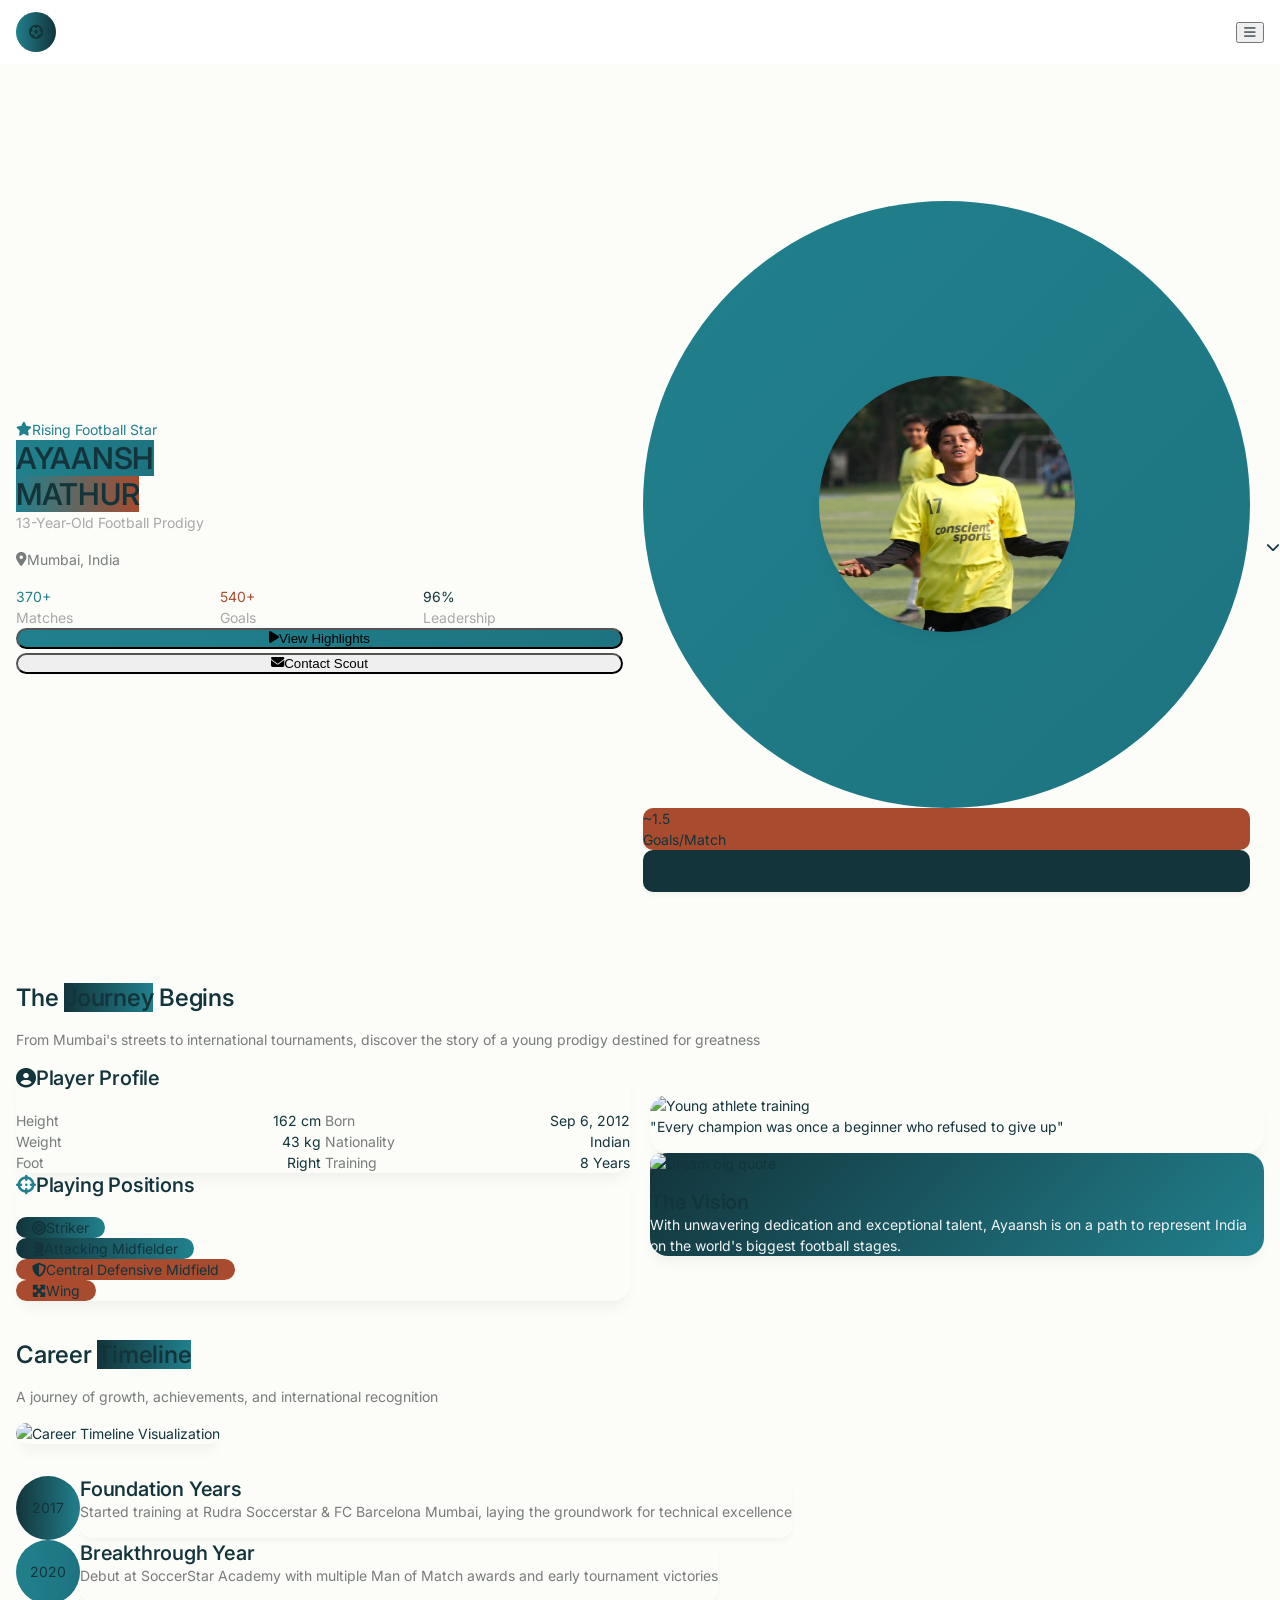
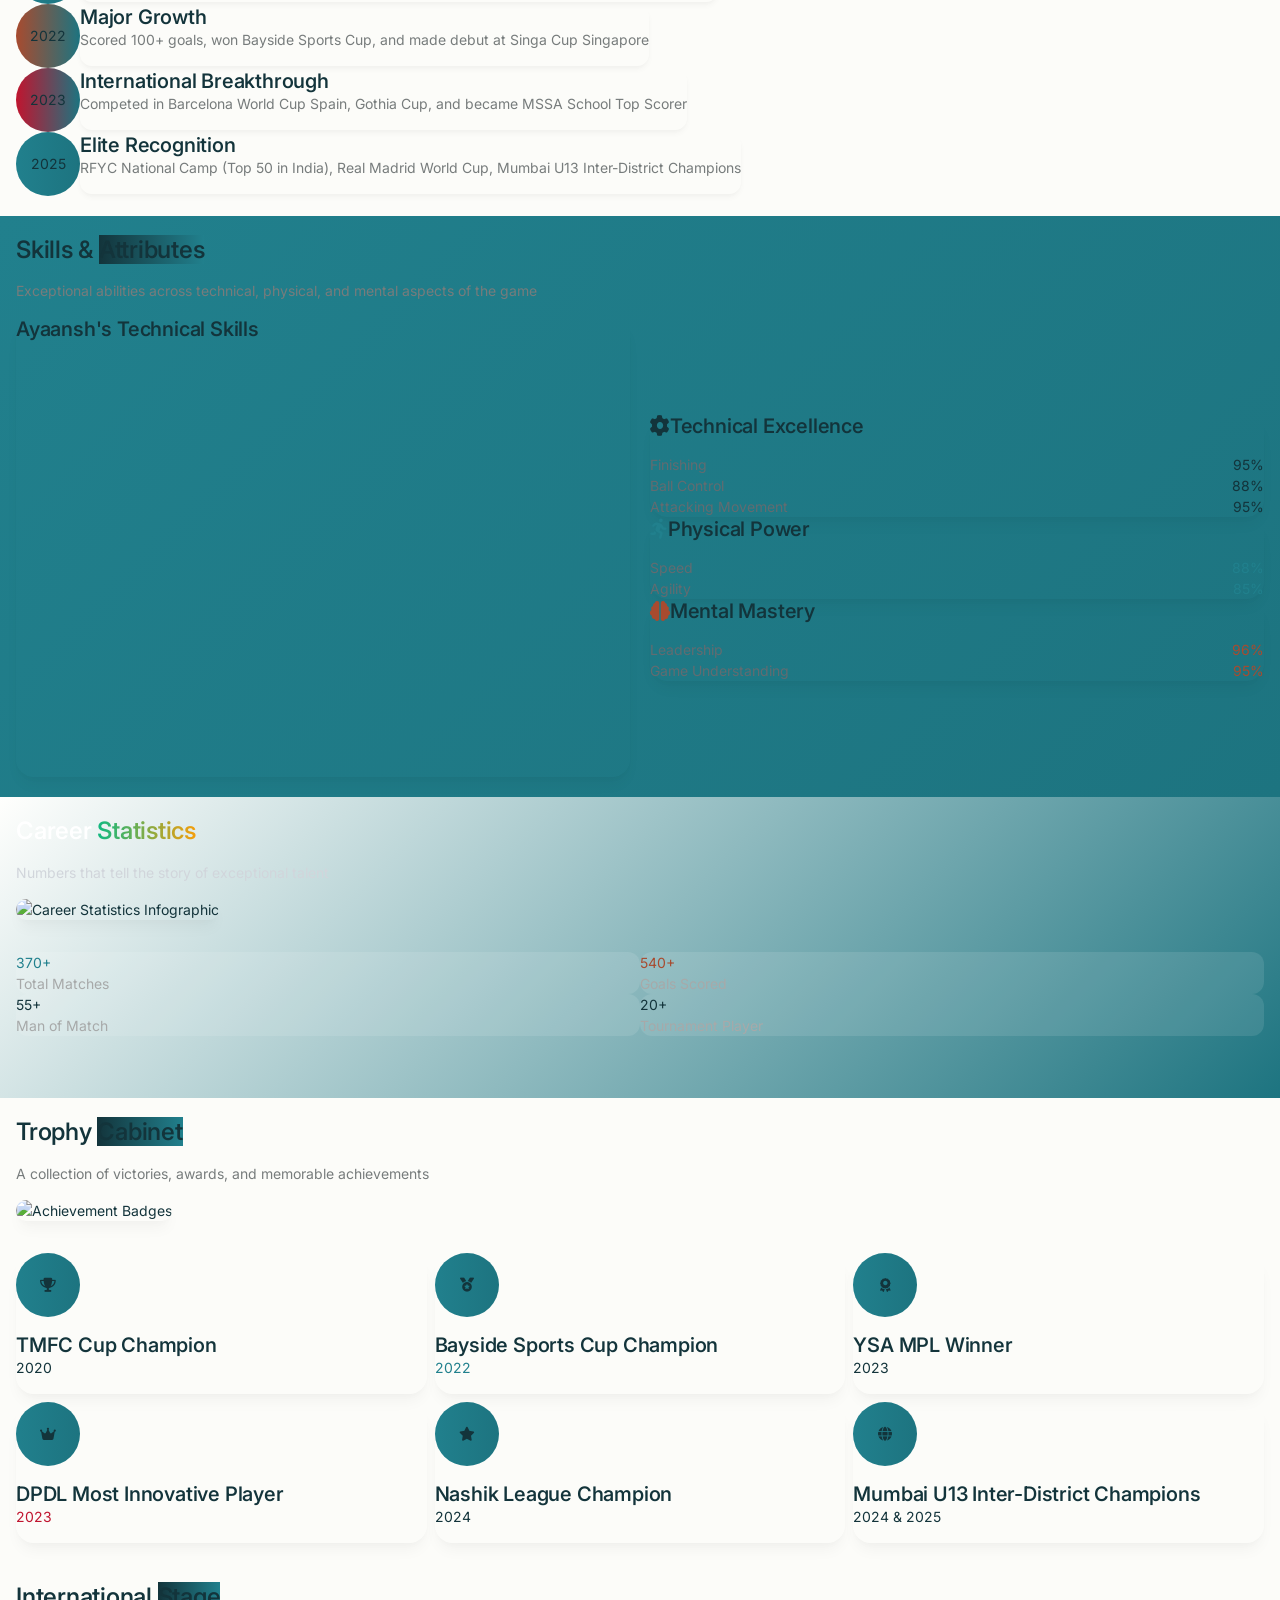
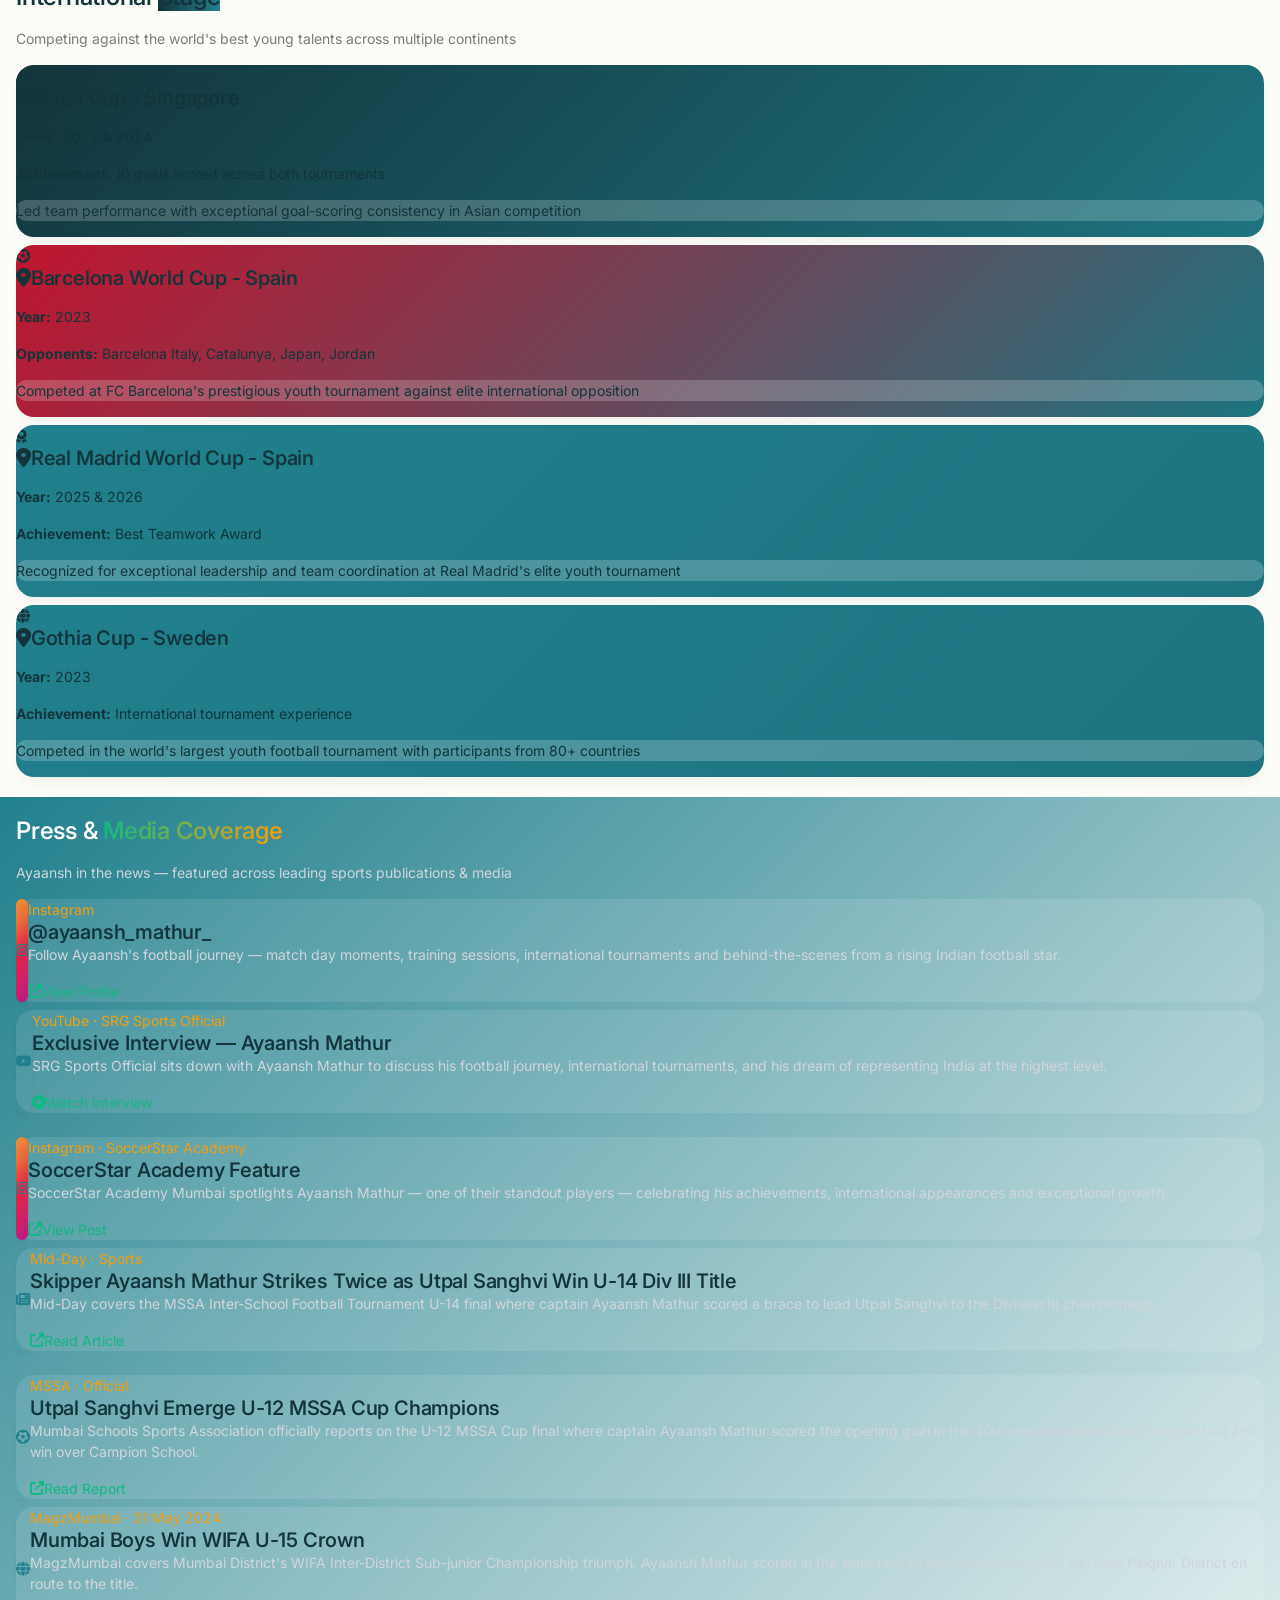
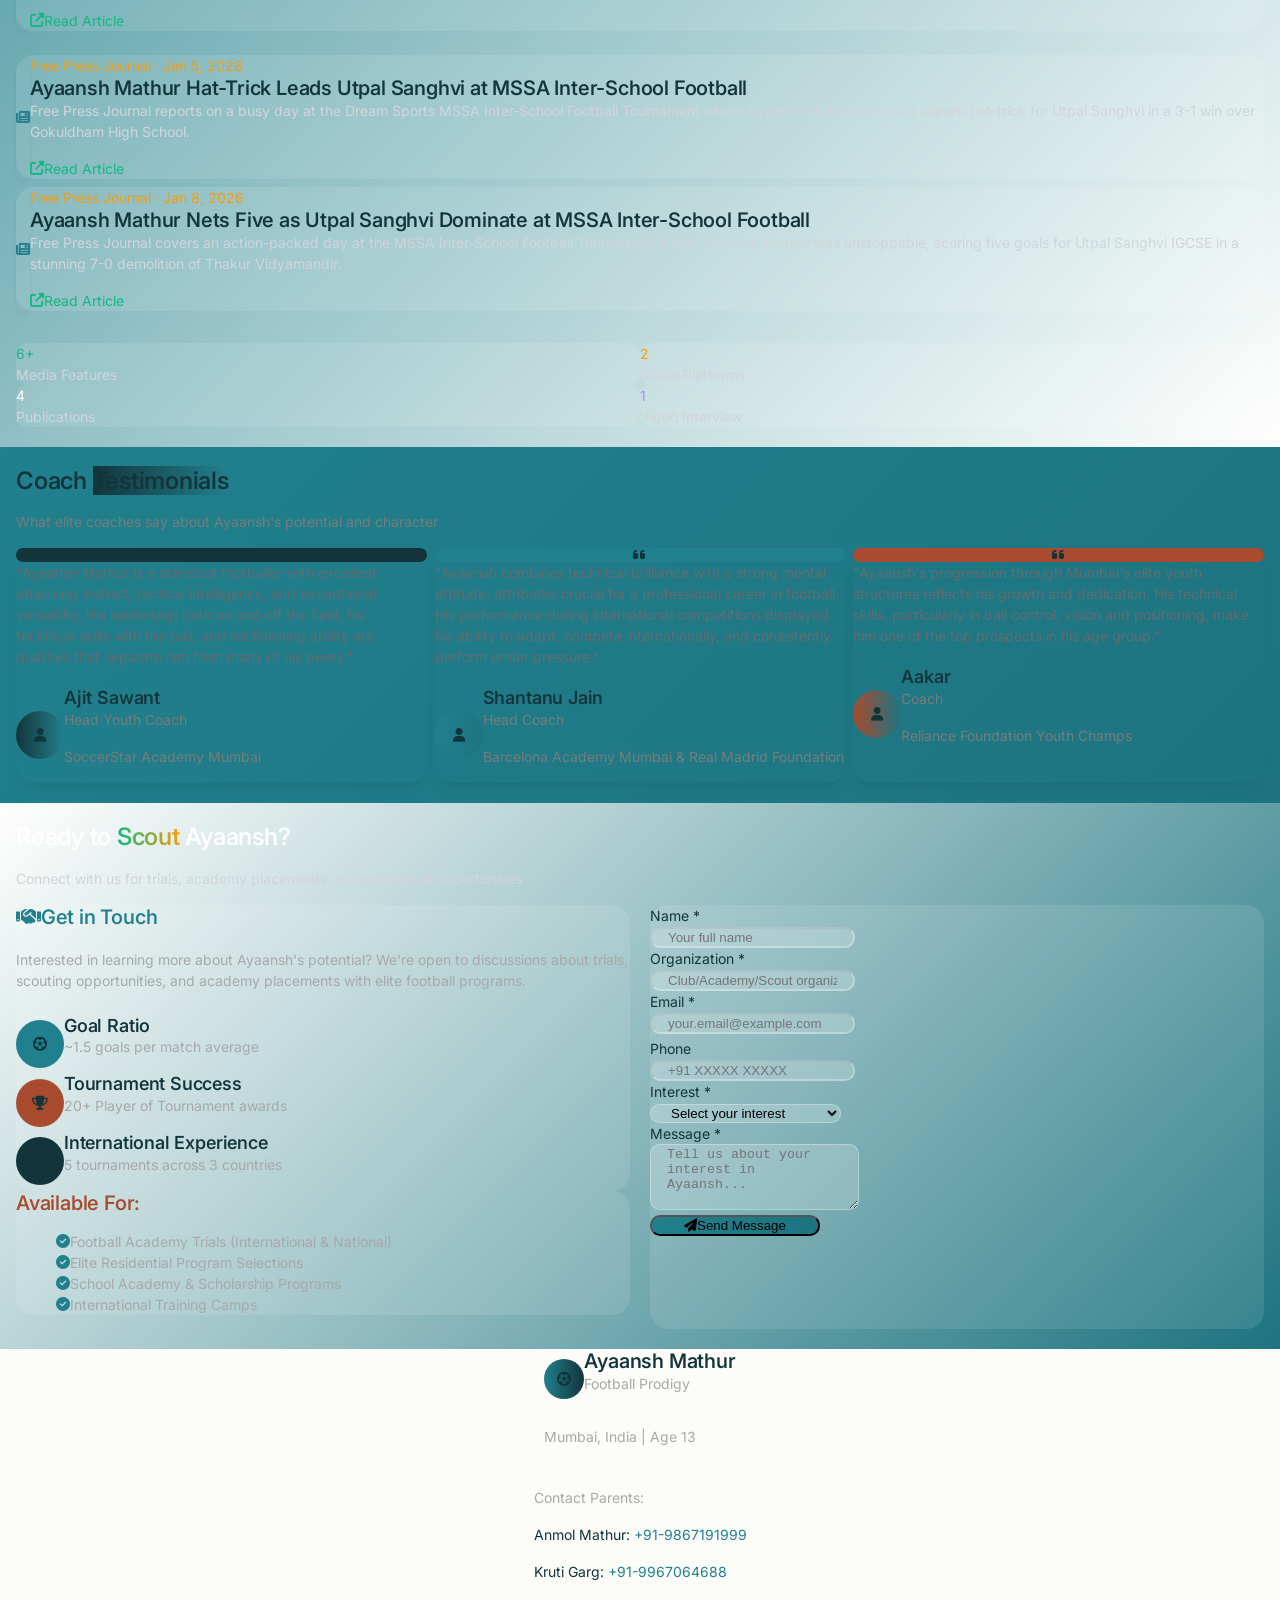
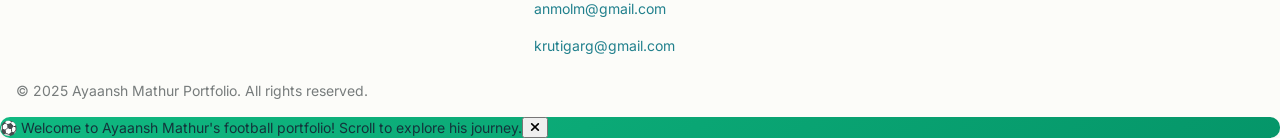
==== commit 5a159cd6: "Add Press & Media Coverage section with all 8 media links New section (#press) added between Interna" ====
--- a/index.html
+++ b/index.html
@@ -1,26 +1,194 @@
 <!DOCTYPE html>
-<html lang="en">
+<html lang="en" prefix="og: https://ogp.me/ns#">
 <head>
     <meta charset="UTF-8">
     <meta name="viewport" content="width=device-width, initial-scale=1.0">
-    <title>Ayaansh Mathur - Football Prodigy | Mumbai's Rising Star</title>
-    <meta name="description" content="Discover Ayaansh Mathur, a 13-year-old football prodigy from Mumbai with 540+ goals, international tournament experience, and elite academy training.">
-
-    <!-- Open Graph / Facebook -->
-    <meta property="og:type" content="website">
-    <meta property="og:title" content="Ayaansh Mathur - Football Prodigy | Mumbai's Rising Star">
-    <meta property="og:description" content="13-year-old football sensation with 540+ goals and international tournament experience. Elite academy trained in Mumbai.">
-    <meta property="og:image" content="AyaanshMathur.jpg">
+
+    <!-- ═══════════════════════════════════════════════════════════
+         PRIMARY SEO TAGS
+    ═══════════════════════════════════════════════════════════ -->
+    <title>Ayaansh Mathur | Indian Child Football Prodigy from Mumbai | U13 Soccer Star</title>
+    <meta name="description" content="Ayaansh Mathur is a 13-year-old Indian football prodigy from Mumbai with 540+ goals, 370+ matches, and international tournament experience in Spain, Sweden & Singapore. Discover India's rising young soccer talent.">
+
+    <!-- Keywords (broad + long-tail for Indian youth soccer discovery) -->
+    <meta name="keywords" content="
+        Indian child footballer, Indian youth soccer player, India football prodigy,
+        Mumbai football player, Mumbai youth soccer, Mumbai U13 football,
+        young Indian footballer, child soccer star India, Indian soccer talent,
+        football prodigy India 2025, youth football India, Indian football academy,
+        U13 football India, under 13 football player India, junior football India,
+        Ayaansh Mathur, Ayaansh Mathur football, Ayaansh Mathur soccer,
+        SoccerStar Academy Mumbai, FC Barcelona Mumbai, Real Madrid Foundation India,
+        Singa Cup India, Barcelona World Cup India, Real Madrid World Cup India,
+        Gothia Cup India, RFYC National Camp, Mumbai Inter-District Champions,
+        Indian football scouting, football scout India, scout young Indian player,
+        football trial India, football scholarship India, youth football talent India,
+        best young footballer India, top child footballer Mumbai, soccer prodigy Mumbai,
+        Indian football under 13, MSSA football, Mumbai school football champion,
+        football talent scout Asia, young Asian footballer, India soccer rising star
+    ">
+
+    <!-- Authorship & Geo -->
+    <meta name="author" content="Ayaansh Mathur">
+    <meta name="robots" content="index, follow, max-image-preview:large, max-snippet:-1, max-video-preview:-1">
+    <meta name="googlebot" content="index, follow">
+    <link rel="canonical" href="https://ayaanshmathur.com/">
+
+    <!-- Geo targeting -->
+    <meta name="geo.region" content="IN-MH">
+    <meta name="geo.placename" content="Mumbai, Maharashtra, India">
+    <meta name="geo.position" content="19.0760;72.8777">
+    <meta name="ICBM" content="19.0760, 72.8777">
+
+    <!-- Language & Content -->
+    <meta http-equiv="content-language" content="en-IN">
+    <meta name="language" content="English">
+    <meta name="revisit-after" content="7 days">
+    <meta name="rating" content="general">
+    <meta name="category" content="Sports, Football, Youth Athletics, Scouting">
+    <meta name="classification" content="Sports">
+    <meta name="coverage" content="Worldwide">
+    <meta name="distribution" content="Global">
+    <meta name="target" content="football scouts, academy coaches, sports journalists, parents">
+
+    <!-- ═══════════════════════════════════════════════════════════
+         OPEN GRAPH (Facebook, LinkedIn, WhatsApp, Discord)
+    ═══════════════════════════════════════════════════════════ -->
+    <meta property="og:type" content="profile">
+    <meta property="og:title" content="Ayaansh Mathur | Indian Child Football Prodigy | Mumbai U13 Soccer Star">
+    <meta property="og:description" content="13-year-old football sensation from Mumbai with 540+ goals, international tournaments in Spain, Sweden & Singapore. India's rising young soccer talent — now open for scouting & academy placements.">
+    <meta property="og:image" content="https://ayaanshmathur.com/AyaanshMathur.jpg">
+    <meta property="og:image:alt" content="Ayaansh Mathur - Indian Youth Football Prodigy from Mumbai">
+    <meta property="og:image:width" content="1200">
+    <meta property="og:image:height" content="630">
     <meta property="og:url" content="https://ayaanshmathur.com">
     <meta property="og:locale" content="en_IN">
+    <meta property="og:locale:alternate" content="en_GB">
     <meta property="og:site_name" content="Ayaansh Mathur Football">
-
-    <!-- Twitter -->
+    <meta property="profile:first_name" content="Ayaansh">
+    <meta property="profile:last_name" content="Mathur">
+    <meta property="profile:username" content="ayaansh_football">
+
+    <!-- ═══════════════════════════════════════════════════════════
+         TWITTER / X CARD
+    ═══════════════════════════════════════════════════════════ -->
     <meta name="twitter:card" content="summary_large_image">
-    <meta name="twitter:title" content="Ayaansh Mathur - Football Prodigy | Mumbai's Rising Star">
-    <meta name="twitter:description" content="13-year-old football sensation with 540+ goals and international tournament experience. Elite academy trained in Mumbai.">
-    <meta name="twitter:image" content="AyaanshMathur.jpg">
+    <meta name="twitter:title" content="Ayaansh Mathur | Indian Child Football Prodigy | Mumbai Soccer Star">
+    <meta name="twitter:description" content="13-year-old Mumbai football prodigy — 540+ goals, international tournaments in Spain, Sweden & Singapore. India's next big soccer talent. #IndianFootball #YouthSoccer">
+    <meta name="twitter:image" content="https://ayaanshmathur.com/AyaanshMathur.jpg">
+    <meta name="twitter:image:alt" content="Ayaansh Mathur - Indian Youth Football Prodigy">
     <meta name="twitter:site" content="@ayaansh_football">
+    <meta name="twitter:creator" content="@ayaansh_football">
+
+    <!-- ═══════════════════════════════════════════════════════════
+         STRUCTURED DATA — JSON-LD (Google Rich Results)
+    ═══════════════════════════════════════════════════════════ -->
+    <script type="application/ld+json">
+    {
+      "@context": "https://schema.org",
+      "@graph": [
+        {
+          "@type": "Person",
+          "@id": "https://ayaanshmathur.com/#person",
+          "name": "Ayaansh Mathur",
+          "alternateName": ["Ayaansh", "Ayaansh football", "Mumbai football prodigy"],
+          "description": "13-year-old Indian football prodigy from Mumbai with 540+ goals and international tournament experience across Spain, Sweden and Singapore.",
+          "birthDate": "2012-09-06",
+          "nationality": "Indian",
+          "gender": "Male",
+          "url": "https://ayaanshmathur.com",
+          "image": {
+            "@type": "ImageObject",
+            "url": "https://ayaanshmathur.com/AyaanshMathur.jpg",
+            "caption": "Ayaansh Mathur - Indian Youth Football Prodigy"
+          },
+          "address": {
+            "@type": "PostalAddress",
+            "addressLocality": "Mumbai",
+            "addressRegion": "Maharashtra",
+            "addressCountry": "IN"
+          },
+          "hasOccupation": {
+            "@type": "Occupation",
+            "name": "Football Player",
+            "occupationalCategory": "Youth Athlete",
+            "description": "Professional youth football player specialising in striker, attacking midfielder, and wing positions"
+          },
+          "sport": "Association Football (Soccer)",
+          "knowsAbout": [
+            "Football", "Soccer", "Striker", "Attacking Midfielder", "Wing Play",
+            "Youth Football India", "Mumbai Football"
+          ],
+          "award": [
+            "TMFC Cup Champion 2020",
+            "Bayside Sports Cup Champion 2022",
+            "YSA MPL Winner 2023",
+            "DPDL Most Innovative Player 2023",
+            "Nashik League Champion 2024",
+            "Mumbai U13 Inter-District Champions 2024 & 2025",
+            "Real Madrid World Cup Best Teamwork Award 2025",
+            "RFYC National Camp Top 50 in India"
+          ],
+          "memberOf": [
+            { "@type": "SportsOrganization", "name": "SoccerStar Academy Mumbai" },
+            { "@type": "SportsOrganization", "name": "FC Barcelona Academy Mumbai" },
+            { "@type": "SportsOrganization", "name": "Real Madrid Foundation India" }
+          ],
+          "contactPoint": {
+            "@type": "ContactPoint",
+            "contactType": "Scouting Enquiries",
+            "email": "anmolm@gmail.com",
+            "telephone": "+91-9867191999"
+          }
+        },
+        {
+          "@type": "WebSite",
+          "@id": "https://ayaanshmathur.com/#website",
+          "url": "https://ayaanshmathur.com",
+          "name": "Ayaansh Mathur Football",
+          "description": "Official portfolio of Ayaansh Mathur, 13-year-old Indian football prodigy from Mumbai",
+          "inLanguage": "en-IN",
+          "about": { "@id": "https://ayaanshmathur.com/#person" },
+          "potentialAction": {
+            "@type": "SearchAction",
+            "target": "https://ayaanshmathur.com/?s={search_term_string}",
+            "query-input": "required name=search_term_string"
+          }
+        },
+        {
+          "@type": "SportsEvent",
+          "name": "Real Madrid World Cup - Spain",
+          "location": { "@type": "Place", "name": "Spain" },
+          "startDate": "2025",
+          "endDate": "2026",
+          "competitor": { "@id": "https://ayaanshmathur.com/#person" },
+          "award": "Best Teamwork Award"
+        },
+        {
+          "@type": "SportsEvent",
+          "name": "Barcelona World Cup - Spain",
+          "location": { "@type": "Place", "name": "Barcelona, Spain" },
+          "startDate": "2023",
+          "competitor": { "@id": "https://ayaanshmathur.com/#person" }
+        },
+        {
+          "@type": "SportsEvent",
+          "name": "Singa Cup - Singapore",
+          "location": { "@type": "Place", "name": "Singapore" },
+          "startDate": "2022",
+          "endDate": "2024",
+          "competitor": { "@id": "https://ayaanshmathur.com/#person" }
+        },
+        {
+          "@type": "SportsEvent",
+          "name": "Gothia Cup - Sweden",
+          "location": { "@type": "Place", "name": "Gothenburg, Sweden" },
+          "startDate": "2023",
+          "competitor": { "@id": "https://ayaanshmathur.com/#person" }
+        }
+      ]
+    }
+    </script>
     
     <!-- Tailwind CSS -->
     <script src="https://cdn.tailwindcss.com"></script>
@@ -156,6 +324,7 @@
                     <a href="#skills" class="nav-link text-gray-700 hover:text-football-blue font-medium transition-colors">Skills</a>
                     <a href="#achievements" class="nav-link text-gray-700 hover:text-football-blue font-medium transition-colors">Achievements</a>
                     <a href="#international" class="nav-link text-gray-700 hover:text-football-blue font-medium transition-colors">International</a>
+                    <a href="#press" class="nav-link text-gray-700 hover:text-football-blue font-medium transition-colors">Press</a>
                     <a href="#testimonials" class="nav-link text-gray-700 hover:text-football-blue font-medium transition-colors">Testimonials</a>
                     <a href="#contact" class="bg-gradient-to-r from-football-blue to-football-green text-white px-6 py-2 rounded-full font-semibold hover:shadow-lg transition-all">Contact Scout</a>
                 </div>
@@ -176,6 +345,7 @@
                 <a href="#skills" class="block text-gray-700 hover:text-football-blue font-medium">Skills</a>
                 <a href="#achievements" class="block text-gray-700 hover:text-football-blue font-medium">Achievements</a>
                 <a href="#international" class="block text-gray-700 hover:text-football-blue font-medium">International</a>
+                <a href="#press" class="block text-gray-700 hover:text-football-blue font-medium">Press</a>
                 <a href="#testimonials" class="block text-gray-700 hover:text-football-blue font-medium">Testimonials</a>
                 <a href="#contact" class="block bg-gradient-to-r from-football-blue to-football-green text-white px-6 py-2 rounded-full font-semibold text-center">Contact Scout</a>
             </div>
@@ -802,6 +972,229 @@
                         </div>
                     </div>
                 </div>
+            </div>
+        </div>
+    </section>
+
+    <!-- Press & Media Coverage -->
+    <section id="press" class="py-20 bg-gradient-to-br from-gray-900 to-football-dark text-white">
+        <div class="container mx-auto px-4">
+            <div class="max-w-6xl mx-auto">
+
+                <!-- Heading -->
+                <div class="text-center mb-16">
+                    <h2 class="text-4xl lg:text-5xl font-black mb-4" style="color:#ffffff;">
+                        Press &amp; <span style="background:linear-gradient(to right,#10B981,#F59E0B);-webkit-background-clip:text;-webkit-text-fill-color:transparent;background-clip:text;">Media Coverage</span>
+                    </h2>
+                    <p class="text-xl" style="color:#d1d5db;">Ayaansh in the news — featured across leading sports publications &amp; media</p>
+                </div>
+
+                <!-- ── Row 1 : Social / Video ─────────────────────────────── -->
+                <div class="grid md:grid-cols-2 gap-8 mb-8">
+
+                    <!-- Instagram -->
+                    <a href="https://www.instagram.com/ayaansh_mathur_/" target="_blank" rel="noopener noreferrer"
+                       class="group block bg-white/10 backdrop-blur-md border border-white/20 rounded-3xl p-8 hover:bg-white/20 transition-all duration-300 hover:shadow-2xl hover:-translate-y-1">
+                        <div class="flex items-start space-x-5">
+                            <div class="flex-shrink-0 w-14 h-14 rounded-2xl flex items-center justify-center shadow-lg"
+                                 style="background:linear-gradient(135deg,#f09433,#e6683c,#dc2743,#cc2366,#bc1888);">
+                                <i class="fab fa-instagram text-white text-2xl"></i>
+                            </div>
+                            <div class="flex-1 min-w-0">
+                                <div class="flex items-center space-x-2 mb-1">
+                                    <span class="text-xs font-semibold uppercase tracking-widest" style="color:#F59E0B;">Instagram</span>
+                                </div>
+                                <h3 class="text-lg font-bold text-white mb-2 group-hover:text-football-green transition-colors">@ayaansh_mathur_</h3>
+                                <p style="color:#d1d5db;" class="text-sm leading-relaxed">Follow Ayaansh's football journey — match day moments, training sessions, international tournaments and behind-the-scenes from a rising Indian football star.</p>
+                                <div class="mt-4 flex items-center space-x-2" style="color:#10B981;">
+                                    <i class="fas fa-external-link-alt text-xs"></i>
+                                    <span class="text-sm font-semibold">View Profile</span>
+                                </div>
+                            </div>
+                        </div>
+                    </a>
+
+                    <!-- YouTube Interview -->
+                    <a href="https://www.youtube.com/watch?v=B7ZpkaqHNyI" target="_blank" rel="noopener noreferrer"
+                       class="group block bg-white/10 backdrop-blur-md border border-white/20 rounded-3xl p-8 hover:bg-white/20 transition-all duration-300 hover:shadow-2xl hover:-translate-y-1">
+                        <div class="flex items-start space-x-5">
+                            <div class="flex-shrink-0 w-14 h-14 bg-red-600 rounded-2xl flex items-center justify-center shadow-lg">
+                                <i class="fab fa-youtube text-white text-2xl"></i>
+                            </div>
+                            <div class="flex-1 min-w-0">
+                                <div class="flex items-center space-x-2 mb-1">
+                                    <span class="text-xs font-semibold uppercase tracking-widest" style="color:#F59E0B;">YouTube · SRG Sports Official</span>
+                                </div>
+                                <h3 class="text-lg font-bold text-white mb-2 group-hover:text-football-green transition-colors">Exclusive Interview — Ayaansh Mathur</h3>
+                                <p style="color:#d1d5db;" class="text-sm leading-relaxed">SRG Sports Official sits down with Ayaansh Mathur to discuss his football journey, international tournaments, and his dream of representing India at the highest level.</p>
+                                <div class="mt-4 flex items-center space-x-2" style="color:#10B981;">
+                                    <i class="fas fa-play-circle text-xs"></i>
+                                    <span class="text-sm font-semibold">Watch Interview</span>
+                                </div>
+                            </div>
+                        </div>
+                    </a>
+                </div>
+
+                <!-- ── Row 2 : SoccerStar Instagram + Mid-Day ─────────────── -->
+                <div class="grid md:grid-cols-2 gap-8 mb-8">
+
+                    <!-- SoccerStar Instagram post -->
+                    <a href="https://www.instagram.com/p/DGn-ClHI2G7/?hl=en" target="_blank" rel="noopener noreferrer"
+                       class="group block bg-white/10 backdrop-blur-md border border-white/20 rounded-3xl p-8 hover:bg-white/20 transition-all duration-300 hover:shadow-2xl hover:-translate-y-1">
+                        <div class="flex items-start space-x-5">
+                            <div class="flex-shrink-0 w-14 h-14 rounded-2xl flex items-center justify-center shadow-lg"
+                                 style="background:linear-gradient(135deg,#f09433,#e6683c,#dc2743,#cc2366,#bc1888);">
+                                <i class="fab fa-instagram text-white text-2xl"></i>
+                            </div>
+                            <div class="flex-1 min-w-0">
+                                <div class="flex items-center space-x-2 mb-1">
+                                    <span class="text-xs font-semibold uppercase tracking-widest" style="color:#F59E0B;">Instagram · SoccerStar Academy</span>
+                                </div>
+                                <h3 class="text-lg font-bold text-white mb-2 group-hover:text-football-green transition-colors">SoccerStar Academy Feature</h3>
+                                <p style="color:#d1d5db;" class="text-sm leading-relaxed">SoccerStar Academy Mumbai spotlights Ayaansh Mathur — one of their standout players — celebrating his achievements, international appearances and exceptional growth.</p>
+                                <div class="mt-4 flex items-center space-x-2" style="color:#10B981;">
+                                    <i class="fas fa-external-link-alt text-xs"></i>
+                                    <span class="text-sm font-semibold">View Post</span>
+                                </div>
+                            </div>
+                        </div>
+                    </a>
+
+                    <!-- Mid-Day -->
+                    <a href="https://www.mid-day.com/sports/football/article/mssa-inter-school-football-tournament-skipper-ayaansh-mathur-strikes-twice-as-utpal-sanghvi-win-u-14-div-iii-title-23612085" target="_blank" rel="noopener noreferrer"
+                       class="group block bg-white/10 backdrop-blur-md border border-white/20 rounded-3xl p-8 hover:bg-white/20 transition-all duration-300 hover:shadow-2xl hover:-translate-y-1">
+                        <div class="flex items-start space-x-5">
+                            <div class="flex-shrink-0 w-14 h-14 bg-red-700 rounded-2xl flex items-center justify-center shadow-lg">
+                                <i class="fas fa-newspaper text-white text-2xl"></i>
+                            </div>
+                            <div class="flex-1 min-w-0">
+                                <div class="flex items-center space-x-2 mb-1">
+                                    <span class="text-xs font-semibold uppercase tracking-widest" style="color:#F59E0B;">Mid-Day · Sports</span>
+                                </div>
+                                <h3 class="text-lg font-bold text-white mb-2 group-hover:text-football-green transition-colors">Skipper Ayaansh Mathur Strikes Twice as Utpal Sanghvi Win U-14 Div III Title</h3>
+                                <p style="color:#d1d5db;" class="text-sm leading-relaxed">Mid-Day covers the MSSA Inter-School Football Tournament U-14 final where captain Ayaansh Mathur scored a brace to lead Utpal Sanghvi to the Division III championship.</p>
+                                <div class="mt-4 flex items-center space-x-2" style="color:#10B981;">
+                                    <i class="fas fa-external-link-alt text-xs"></i>
+                                    <span class="text-sm font-semibold">Read Article</span>
+                                </div>
+                            </div>
+                        </div>
+                    </a>
+                </div>
+
+                <!-- ── Row 3 : MSSA + MagzMumbai ──────────────────────────── -->
+                <div class="grid md:grid-cols-2 gap-8 mb-8">
+
+                    <!-- MSSA -->
+                    <a href="https://mssa.co.in/football/utpal-shanghvi-emerge-u-12-mssa-cup-champs/90572418" target="_blank" rel="noopener noreferrer"
+                       class="group block bg-white/10 backdrop-blur-md border border-white/20 rounded-3xl p-8 hover:bg-white/20 transition-all duration-300 hover:shadow-2xl hover:-translate-y-1">
+                        <div class="flex items-start space-x-5">
+                            <div class="flex-shrink-0 w-14 h-14 bg-blue-700 rounded-2xl flex items-center justify-center shadow-lg">
+                                <i class="fas fa-futbol text-white text-2xl"></i>
+                            </div>
+                            <div class="flex-1 min-w-0">
+                                <div class="flex items-center space-x-2 mb-1">
+                                    <span class="text-xs font-semibold uppercase tracking-widest" style="color:#F59E0B;">MSSA · Official</span>
+                                </div>
+                                <h3 class="text-lg font-bold text-white mb-2 group-hover:text-football-green transition-colors">Utpal Sanghvi Emerge U-12 MSSA Cup Champions</h3>
+                                <p style="color:#d1d5db;" class="text-sm leading-relaxed">Mumbai Schools Sports Association officially reports on the U-12 MSSA Cup final where captain Ayaansh Mathur scored the opening goal in the 40th minute to lead Utpal Sanghvi to a 2-0 win over Campion School.</p>
+                                <div class="mt-4 flex items-center space-x-2" style="color:#10B981;">
+                                    <i class="fas fa-external-link-alt text-xs"></i>
+                                    <span class="text-sm font-semibold">Read Report</span>
+                                </div>
+                            </div>
+                        </div>
+                    </a>
+
+                    <!-- MagzMumbai -->
+                    <a href="https://www.magzmumbai.com/mumbai-boys-win-wifa-u-15-crown/" target="_blank" rel="noopener noreferrer"
+                       class="group block bg-white/10 backdrop-blur-md border border-white/20 rounded-3xl p-8 hover:bg-white/20 transition-all duration-300 hover:shadow-2xl hover:-translate-y-1">
+                        <div class="flex items-start space-x-5">
+                            <div class="flex-shrink-0 w-14 h-14 bg-orange-600 rounded-2xl flex items-center justify-center shadow-lg">
+                                <i class="fas fa-globe text-white text-2xl"></i>
+                            </div>
+                            <div class="flex-1 min-w-0">
+                                <div class="flex items-center space-x-2 mb-1">
+                                    <span class="text-xs font-semibold uppercase tracking-widest" style="color:#F59E0B;">MagzMumbai · 31 May 2024</span>
+                                </div>
+                                <h3 class="text-lg font-bold text-white mb-2 group-hover:text-football-green transition-colors">Mumbai Boys Win WIFA U-15 Crown</h3>
+                                <p style="color:#d1d5db;" class="text-sm leading-relaxed">MagzMumbai covers Mumbai District's WIFA Inter-District Sub-junior Championship triumph. Ayaansh Mathur scored in the semi-final to help Mumbai to a 6-1 win over Palghar District en route to the title.</p>
+                                <div class="mt-4 flex items-center space-x-2" style="color:#10B981;">
+                                    <i class="fas fa-external-link-alt text-xs"></i>
+                                    <span class="text-sm font-semibold">Read Article</span>
+                                </div>
+                            </div>
+                        </div>
+                    </a>
+                </div>
+
+                <!-- ── Row 4 : Free Press Journal x2 ─────────────────────── -->
+                <div class="grid md:grid-cols-2 gap-8">
+
+                    <!-- FPJ Article 1 -->
+                    <a href="https://www.freepressjournal.in/sports/fazlani-academy-cns-christ-church-thakur-public-shine-on-busy-day-at-dream-sports-mssa-inter-school-football" target="_blank" rel="noopener noreferrer"
+                       class="group block bg-white/10 backdrop-blur-md border border-white/20 rounded-3xl p-8 hover:bg-white/20 transition-all duration-300 hover:shadow-2xl hover:-translate-y-1">
+                        <div class="flex items-start space-x-5">
+                            <div class="flex-shrink-0 w-14 h-14 bg-indigo-700 rounded-2xl flex items-center justify-center shadow-lg">
+                                <i class="fas fa-newspaper text-white text-2xl"></i>
+                            </div>
+                            <div class="flex-1 min-w-0">
+                                <div class="flex items-center space-x-2 mb-1">
+                                    <span class="text-xs font-semibold uppercase tracking-widest" style="color:#F59E0B;">Free Press Journal · Jan 5, 2026</span>
+                                </div>
+                                <h3 class="text-lg font-bold text-white mb-2 group-hover:text-football-green transition-colors">Ayaansh Mathur Hat-Trick Leads Utpal Sanghvi at MSSA Inter-School Football</h3>
+                                <p style="color:#d1d5db;" class="text-sm leading-relaxed">Free Press Journal reports on a busy day at the Dream Sports MSSA Inter-School Football Tournament where Ayaansh Mathur scored a superb hat-trick for Utpal Sanghvi in a 3-1 win over Gokuldham High School.</p>
+                                <div class="mt-4 flex items-center space-x-2" style="color:#10B981;">
+                                    <i class="fas fa-external-link-alt text-xs"></i>
+                                    <span class="text-sm font-semibold">Read Article</span>
+                                </div>
+                            </div>
+                        </div>
+                    </a>
+
+                    <!-- FPJ Article 2 -->
+                    <a href="https://www.freepressjournal.in/sports/utpal-sanghvi-christ-church-maneckji-cooper-nita-mukesh-ambani-impress-on-action-packed-day-at-dream-sports-mssa-inter-school-football" target="_blank" rel="noopener noreferrer"
+                       class="group block bg-white/10 backdrop-blur-md border border-white/20 rounded-3xl p-8 hover:bg-white/20 transition-all duration-300 hover:shadow-2xl hover:-translate-y-1">
+                        <div class="flex items-start space-x-5">
+                            <div class="flex-shrink-0 w-14 h-14 bg-indigo-700 rounded-2xl flex items-center justify-center shadow-lg">
+                                <i class="fas fa-newspaper text-white text-2xl"></i>
+                            </div>
+                            <div class="flex-1 min-w-0">
+                                <div class="flex items-center space-x-2 mb-1">
+                                    <span class="text-xs font-semibold uppercase tracking-widest" style="color:#F59E0B;">Free Press Journal · Jan 8, 2026</span>
+                                </div>
+                                <h3 class="text-lg font-bold text-white mb-2 group-hover:text-football-green transition-colors">Ayaansh Mathur Nets Five as Utpal Sanghvi Dominate at MSSA Inter-School Football</h3>
+                                <p style="color:#d1d5db;" class="text-sm leading-relaxed">Free Press Journal covers an action-packed day at the MSSA Inter-School Football Tournament where Ayaansh Mathur was unstoppable, scoring five goals for Utpal Sanghvi IGCSE in a stunning 7-0 demolition of Thakur Vidyamandir.</p>
+                                <div class="mt-4 flex items-center space-x-2" style="color:#10B981;">
+                                    <i class="fas fa-external-link-alt text-xs"></i>
+                                    <span class="text-sm font-semibold">Read Article</span>
+                                </div>
+                            </div>
+                        </div>
+                    </a>
+                </div>
+
+                <!-- Media Stats bar -->
+                <div class="mt-16 grid grid-cols-2 md:grid-cols-4 gap-6">
+                    <div class="text-center bg-white/10 backdrop-blur-md rounded-2xl p-6 border border-white/20">
+                        <div class="text-3xl font-bold mb-1" style="color:#10B981;">6+</div>
+                        <div class="text-sm" style="color:#d1d5db;">Media Features</div>
+                    </div>
+                    <div class="text-center bg-white/10 backdrop-blur-md rounded-2xl p-6 border border-white/20">
+                        <div class="text-3xl font-bold mb-1" style="color:#F59E0B;">2</div>
+                        <div class="text-sm" style="color:#d1d5db;">Social Platforms</div>
+                    </div>
+                    <div class="text-center bg-white/10 backdrop-blur-md rounded-2xl p-6 border border-white/20">
+                        <div class="text-3xl font-bold mb-1" style="color:#ffffff;">4</div>
+                        <div class="text-sm" style="color:#d1d5db;">Publications</div>
+                    </div>
+                    <div class="text-center bg-white/10 backdrop-blur-md rounded-2xl p-6 border border-white/20">
+                        <div class="text-3xl font-bold mb-1" style="color:#a78bfa;">1</div>
+                        <div class="text-sm" style="color:#d1d5db;">Video Interview</div>
+                    </div>
+                </div>
+
             </div>
         </div>
     </section>
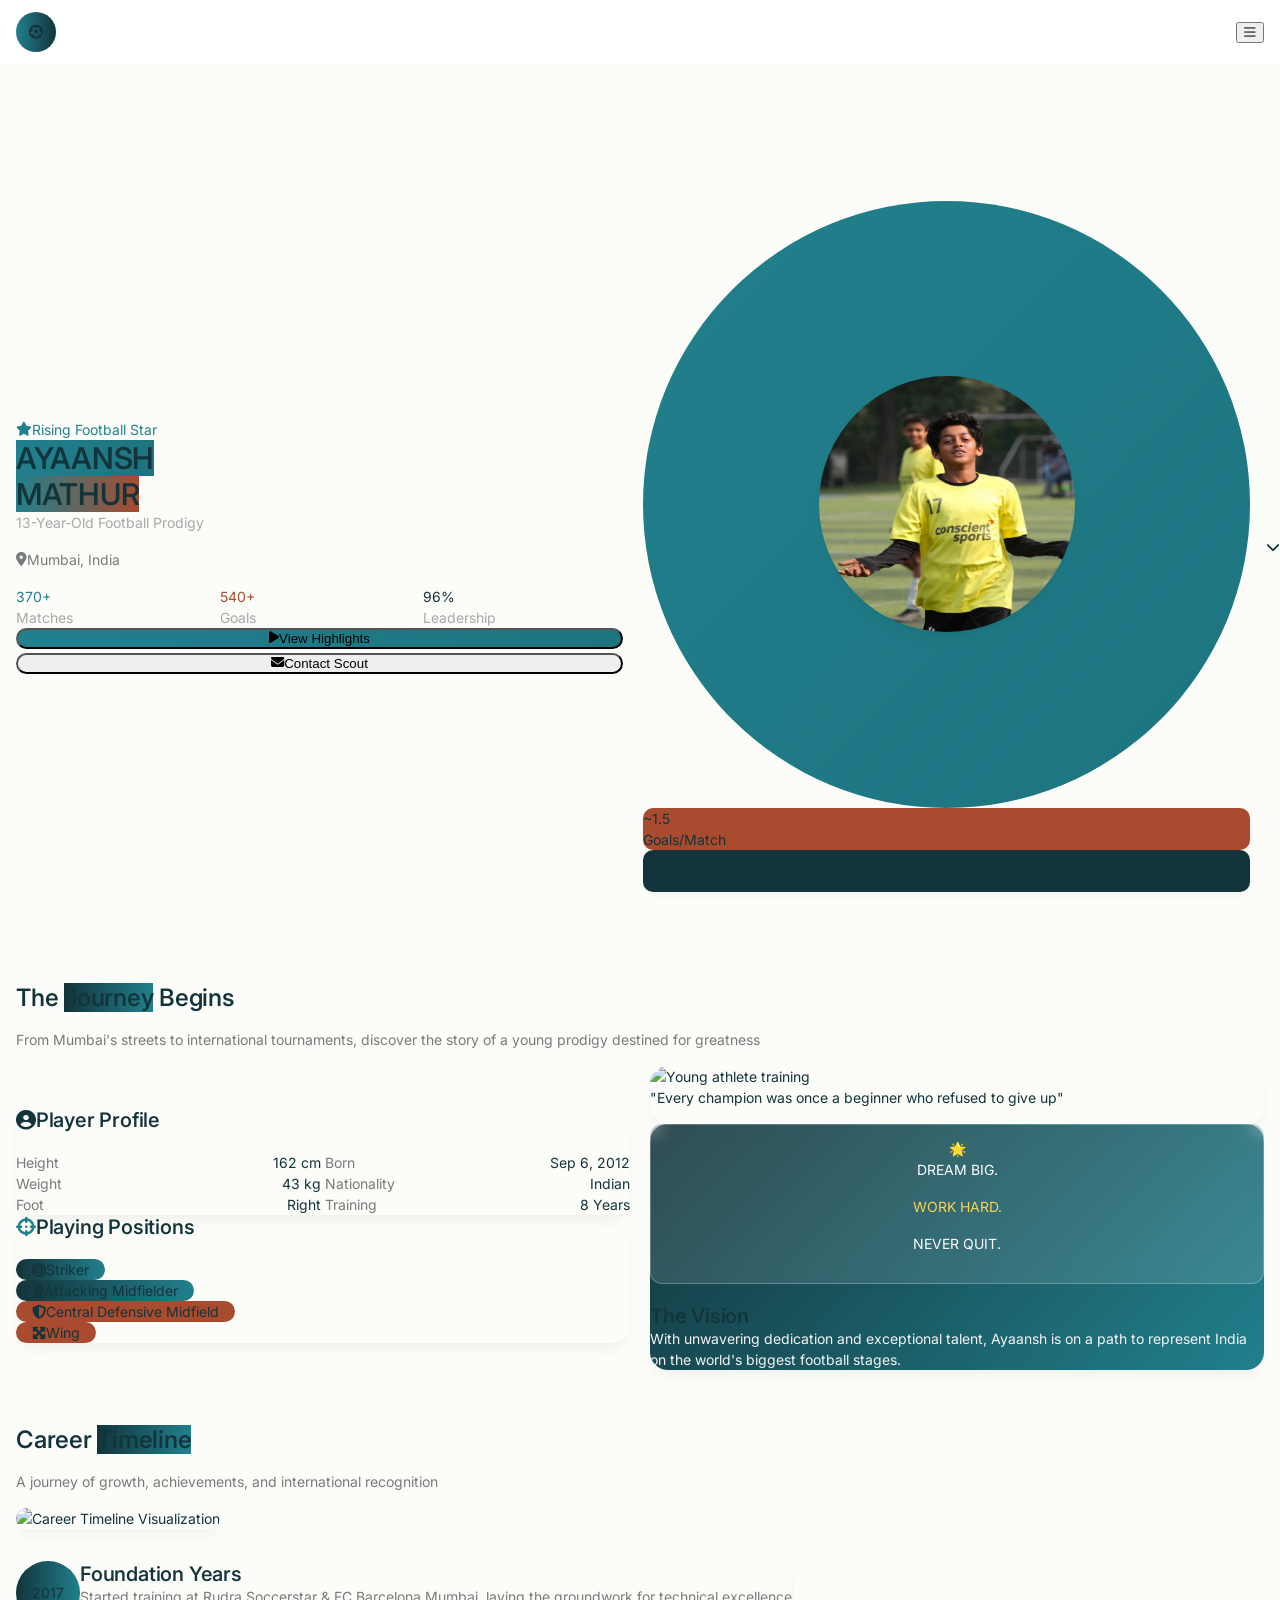
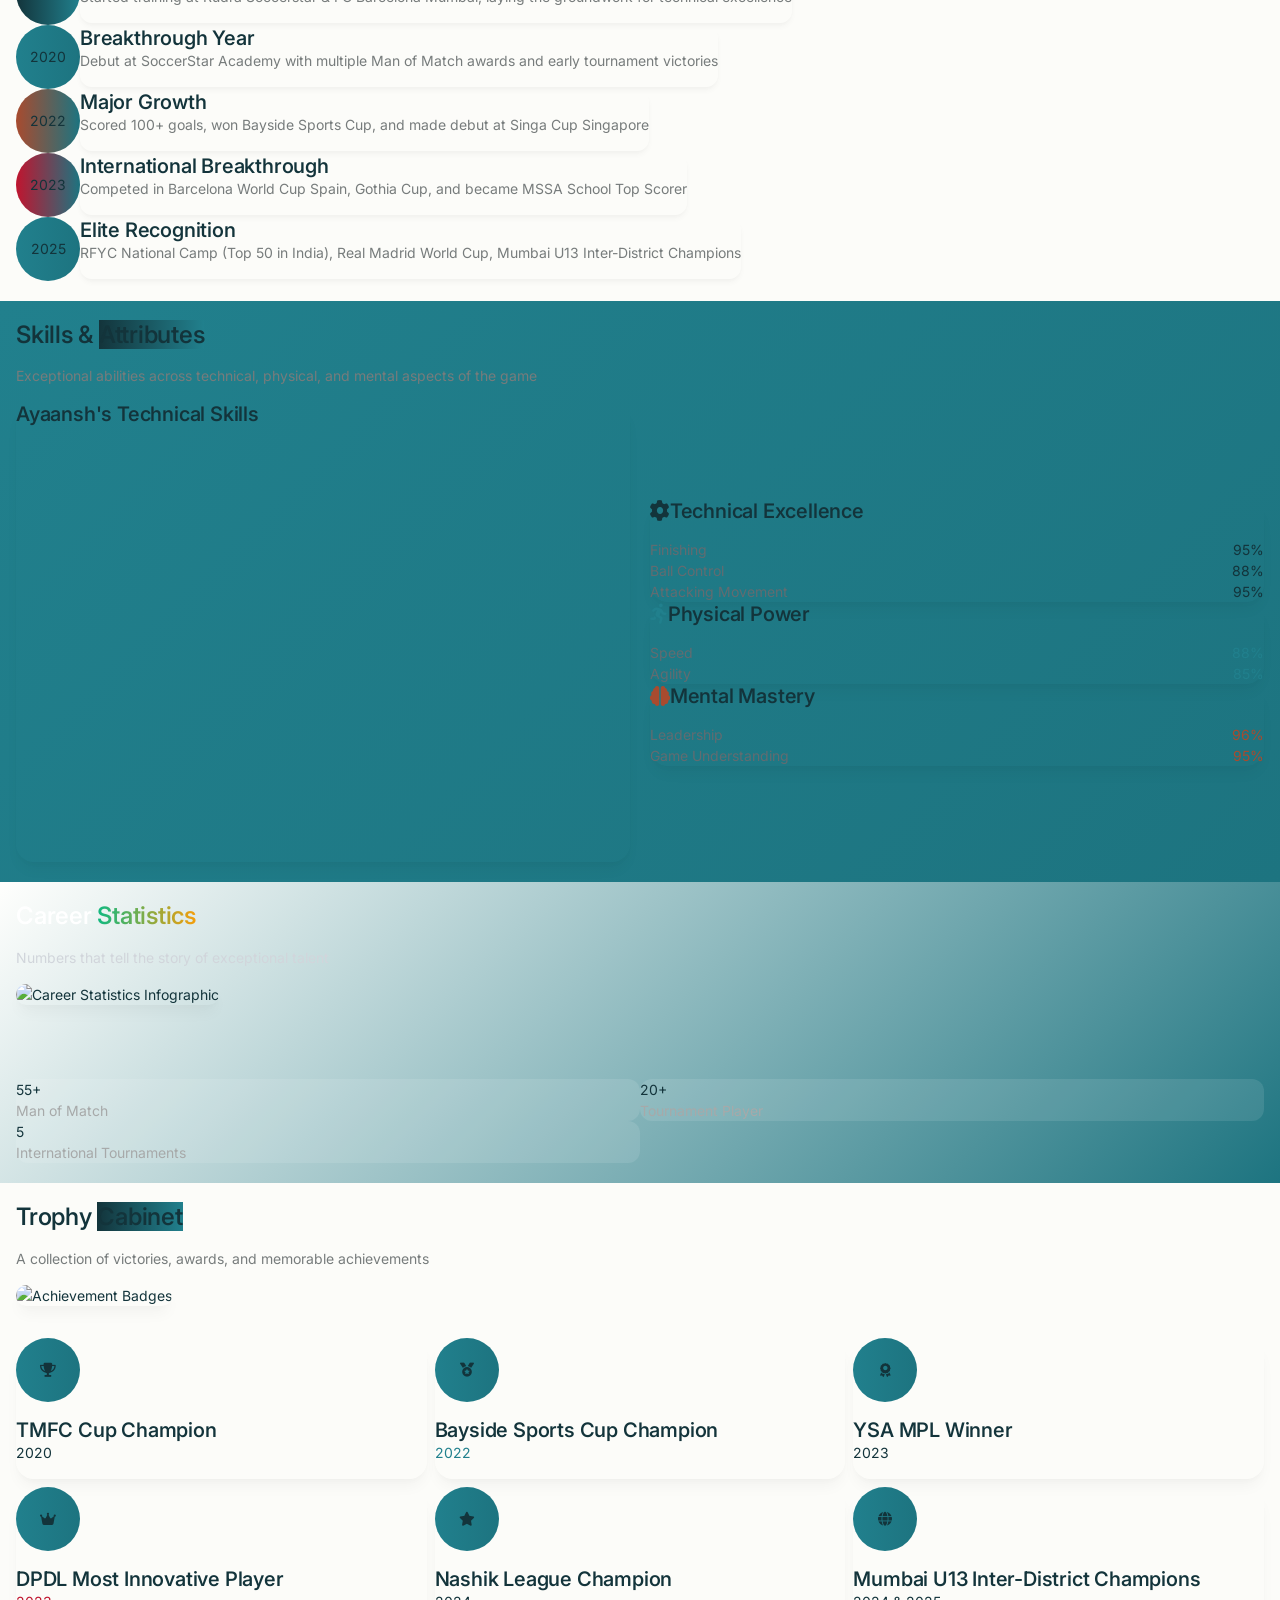
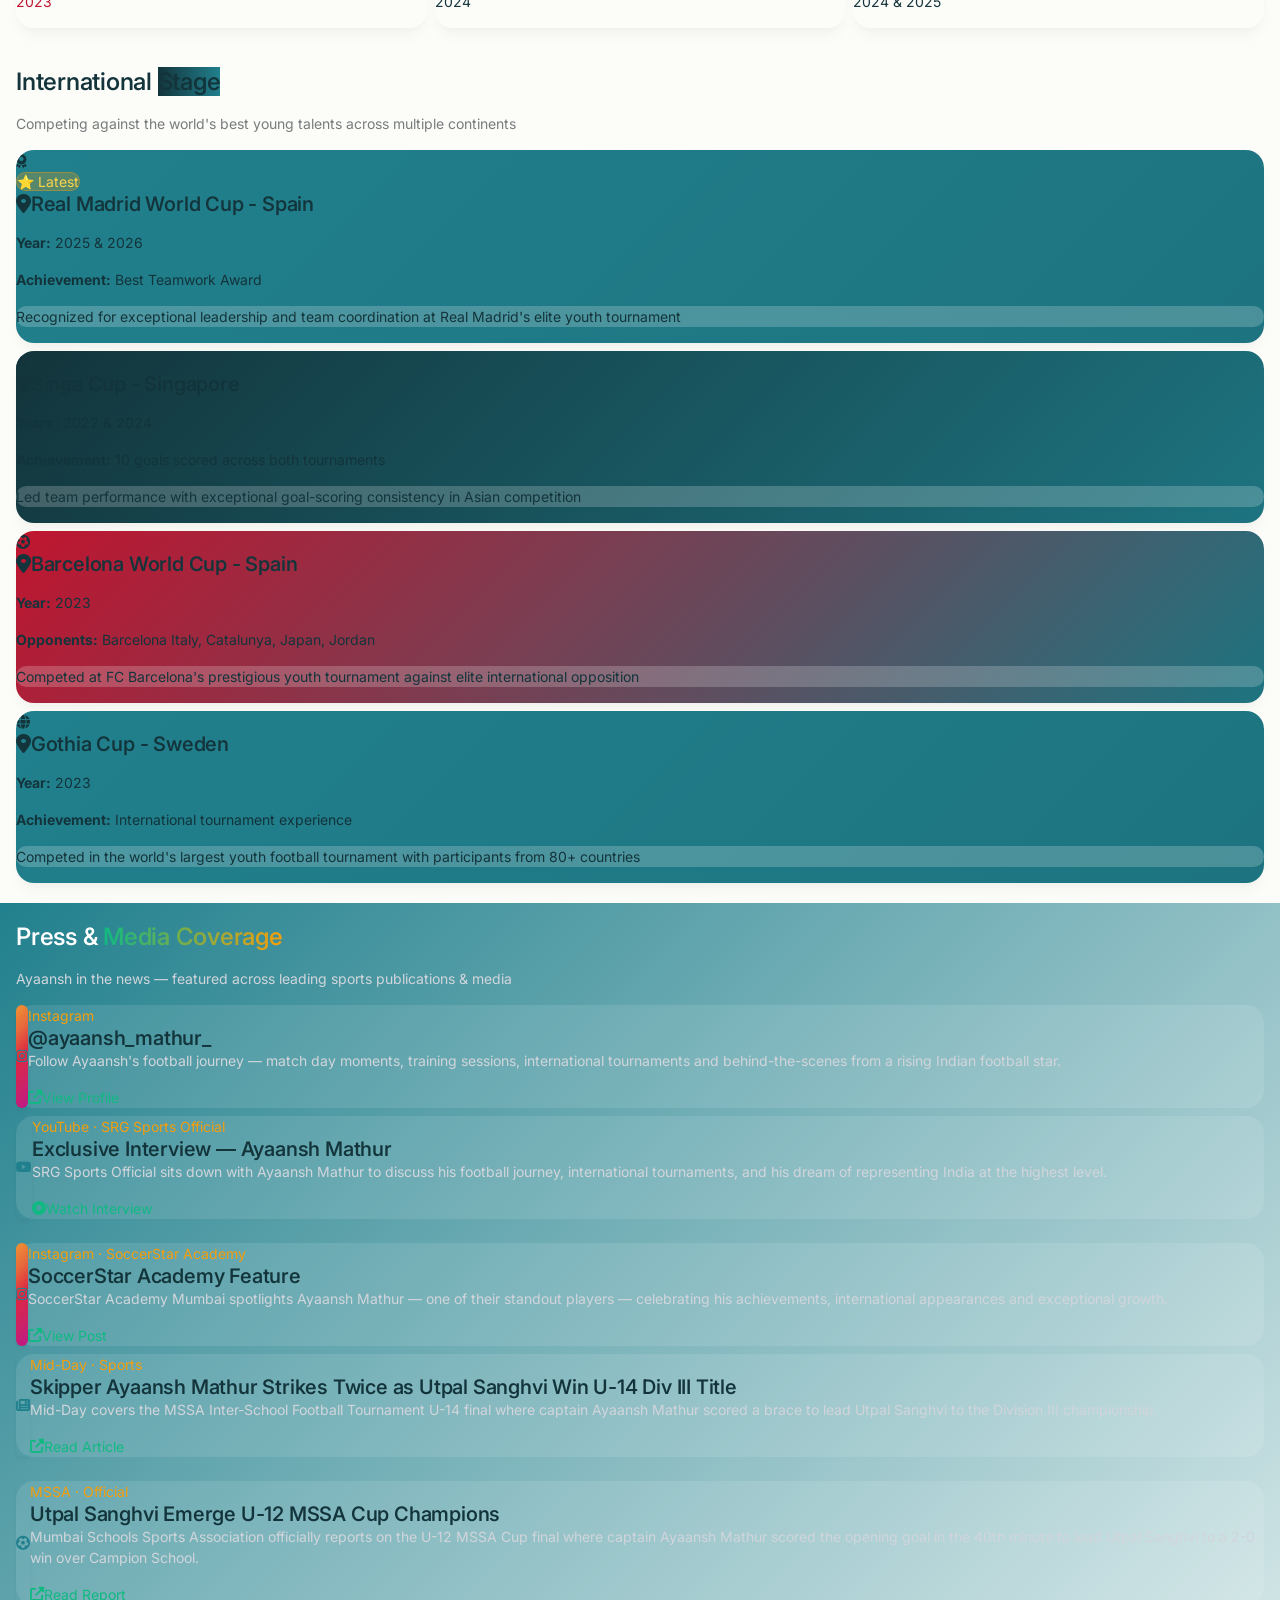
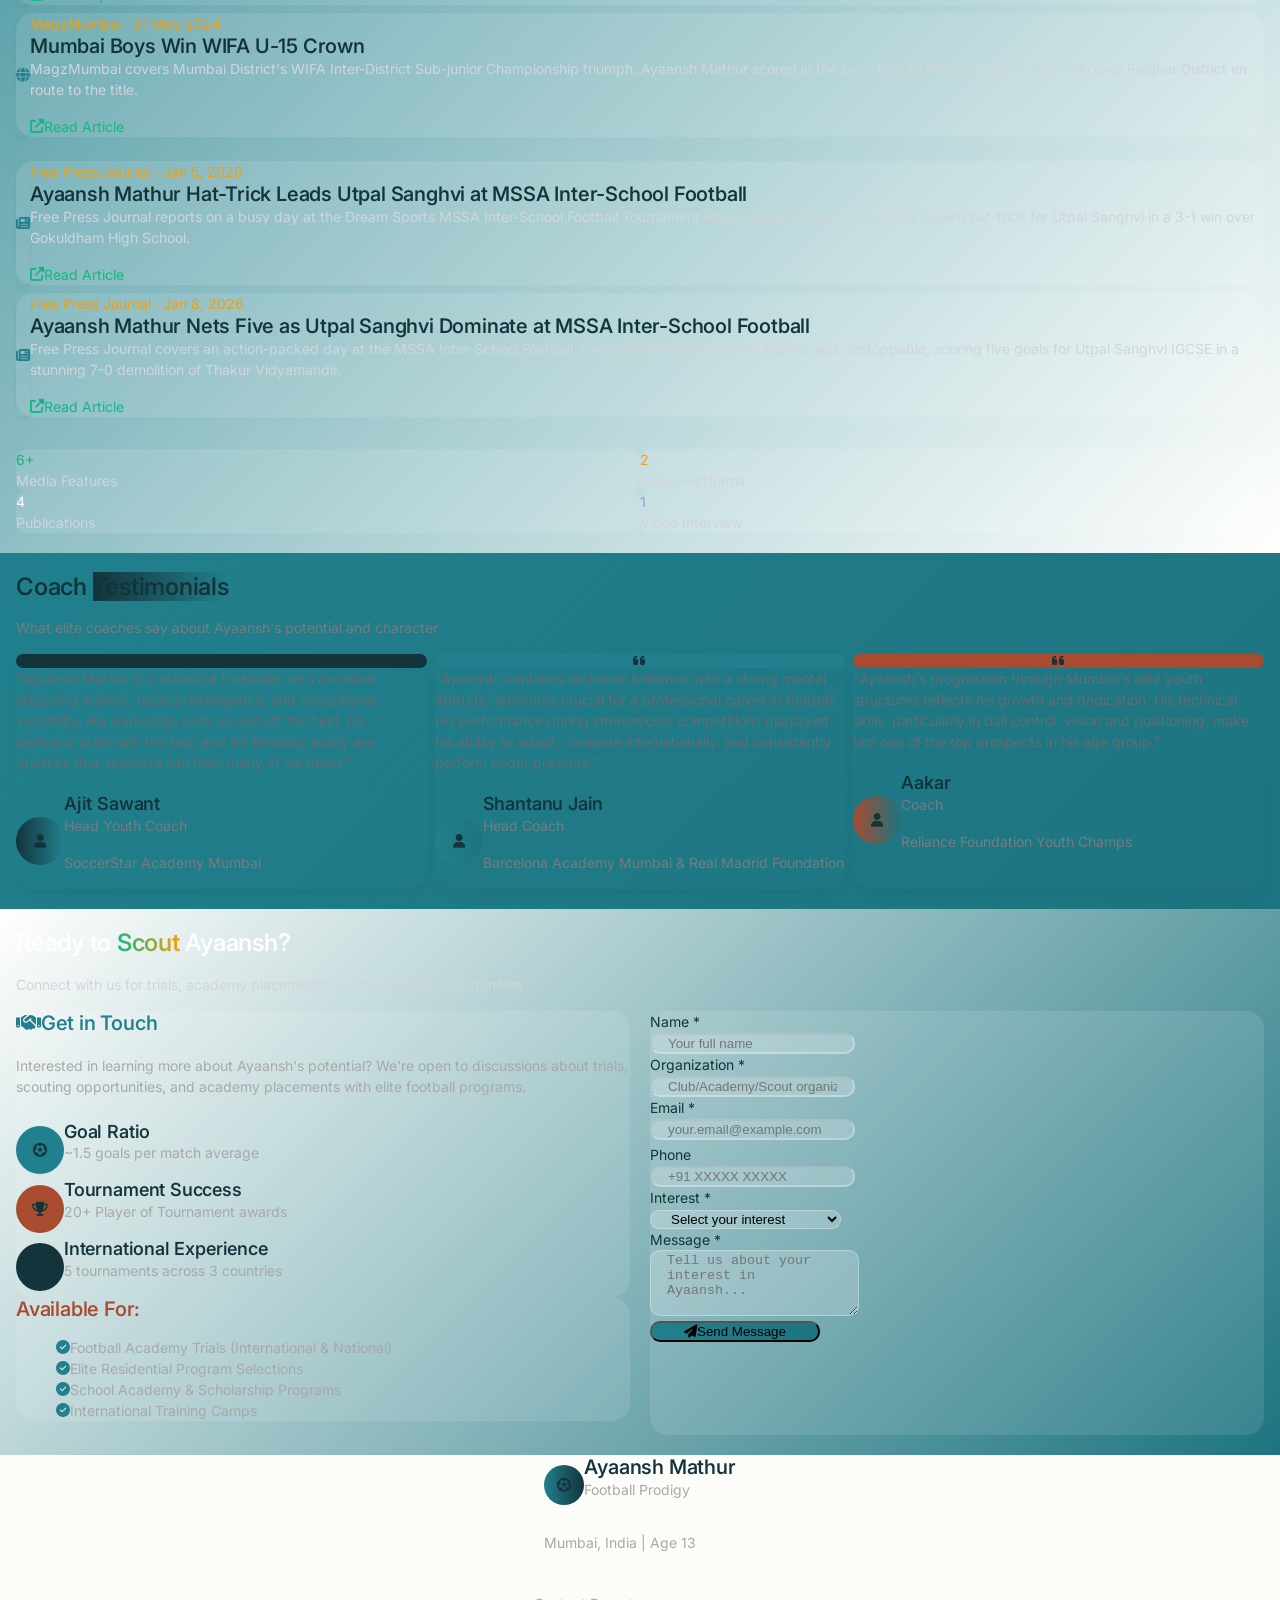
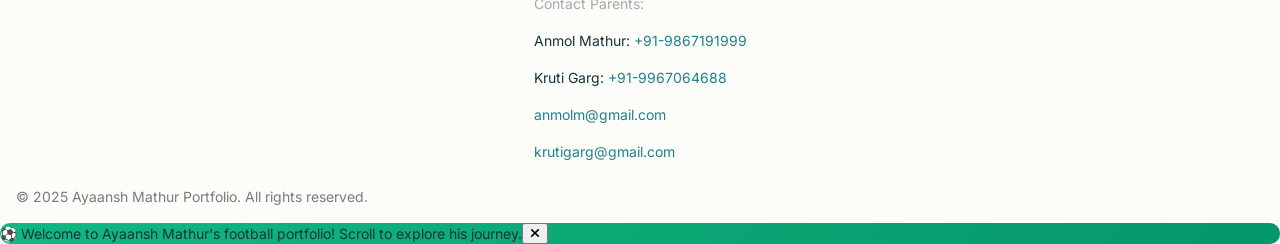
==== commit 2655d2d1: "Reorder International Stage to latest-first; fix broken Dream Big image International Stage (latest " ====
--- a/index.html
+++ b/index.html
@@ -541,9 +541,15 @@
                         </div>
                         
                         <div class="bg-gradient-to-br from-football-blue to-football-green rounded-3xl p-8 text-white shadow-xl">
-                            <img src="https://pplx-res.cloudinary.com/image/upload/v1752974320/pplx_project_search_images/f19581048b35094af58cf704540e1291eae178a1.jpg" 
-                                 alt="Dream big quote" 
-                                 class="w-full rounded-2xl mb-4">
+                            <!-- Dream Big visual card (replaces broken external image) -->
+                            <div class="w-full rounded-2xl mb-6 flex flex-col items-center justify-center text-center py-8 px-4"
+                                 style="background:rgba(255,255,255,0.12);backdrop-filter:blur(8px);border:1px solid rgba(255,255,255,0.25);min-height:160px;">
+                                <div class="text-5xl mb-3">🌟</div>
+                                <p class="text-2xl font-black tracking-tight leading-tight" style="color:#ffffff;">DREAM BIG.</p>
+                                <p class="text-2xl font-black tracking-tight leading-tight" style="color:#FCD34D;">WORK HARD.</p>
+                                <p class="text-2xl font-black tracking-tight leading-tight" style="color:#ffffff;">NEVER QUIT.</p>
+                                <div class="mt-3 w-12 h-1 rounded-full mx-auto" style="background:rgba(255,255,255,0.4);"></div>
+                            </div>
                             <h3 class="text-xl font-bold mb-2">The Vision</h3>
                             <p class="text-gray-100">With unwavering dedication and exceptional talent, Ayaansh is on a path to represent India on the world's biggest football stages.</p>
                         </div>
@@ -888,6 +894,32 @@
                 </div>
                 
                 <div class="grid md:grid-cols-2 gap-8">
+
+                    <!-- 1. Real Madrid World Cup 2025 & 2026 — LATEST -->
+                    <div class="bg-gradient-to-br from-purple-600 to-purple-800 rounded-3xl p-8 text-white shadow-xl relative overflow-hidden">
+                        <div class="absolute top-4 right-4">
+                            <i class="fas fa-award text-3xl opacity-20"></i>
+                        </div>
+                        <!-- "Latest" badge -->
+                        <span class="inline-block mb-3 px-3 py-1 rounded-full text-xs font-bold uppercase tracking-widest" style="background:rgba(245,158,11,0.25);color:#FCD34D;border:1px solid rgba(245,158,11,0.4);">⭐ Latest</span>
+                        <h3 class="text-2xl font-bold mb-4 flex items-center text-white">
+                            <i class="fas fa-map-marker-alt mr-3"></i>
+                            Real Madrid World Cup - Spain
+                        </h3>
+                        <div class="space-y-3">
+                            <p class="text-purple-100">
+                                <strong>Year:</strong> 2025 & 2026
+                            </p>
+                            <p class="text-purple-100">
+                                <strong>Achievement:</strong> Best Teamwork Award
+                            </p>
+                            <div class="mt-4 p-4 bg-white/20 rounded-2xl backdrop-blur-sm">
+                                <p class="text-sm text-purple-100">Recognized for exceptional leadership and team coordination at Real Madrid's elite youth tournament</p>
+                            </div>
+                        </div>
+                    </div>
+
+                    <!-- 2. Singa Cup 2022 & 2024 -->
                     <div class="bg-gradient-to-br from-football-blue to-blue-700 rounded-3xl p-8 text-white shadow-xl relative overflow-hidden">
                         <div class="absolute top-4 right-4">
                             <i class="fas fa-flag text-3xl opacity-20"></i>
@@ -908,7 +940,8 @@
                             </div>
                         </div>
                     </div>
-                    
+
+                    <!-- 3. Barcelona World Cup 2023 -->
                     <div class="bg-gradient-to-br from-football-red to-red-700 rounded-3xl p-8 text-white shadow-xl relative overflow-hidden">
                         <div class="absolute top-4 right-4">
                             <i class="fas fa-futbol text-3xl opacity-20"></i>
@@ -929,28 +962,8 @@
                             </div>
                         </div>
                     </div>
-                    
-                    <div class="bg-gradient-to-br from-purple-600 to-purple-800 rounded-3xl p-8 text-white shadow-xl relative overflow-hidden">
-                        <div class="absolute top-4 right-4">
-                            <i class="fas fa-award text-3xl opacity-20"></i>
-                        </div>
-                        <h3 class="text-2xl font-bold mb-4 flex items-center text-white">
-                            <i class="fas fa-map-marker-alt mr-3"></i>
-                            Real Madrid World Cup - Spain
-                        </h3>
-                        <div class="space-y-3">
-                            <p class="text-purple-100">
-                                <strong>Year:</strong> 2025 & 2026
-                            </p>
-                            <p class="text-purple-100">
-                                <strong>Achievement:</strong> Best Teamwork Award
-                            </p>
-                            <div class="mt-4 p-4 bg-white/20 rounded-2xl backdrop-blur-sm">
-                                <p class="text-sm text-purple-100">Recognized for exceptional leadership and team coordination at Real Madrid's elite youth tournament</p>
-                            </div>
-                        </div>
-                    </div>
-                    
+
+                    <!-- 4. Gothia Cup 2023 -->
                     <div class="bg-gradient-to-br from-football-green to-emerald-700 rounded-3xl p-8 text-white shadow-xl relative overflow-hidden">
                         <div class="absolute top-4 right-4">
                             <i class="fas fa-globe text-3xl opacity-20"></i>
@@ -971,6 +984,7 @@
                             </div>
                         </div>
                     </div>
+
                 </div>
             </div>
         </div>
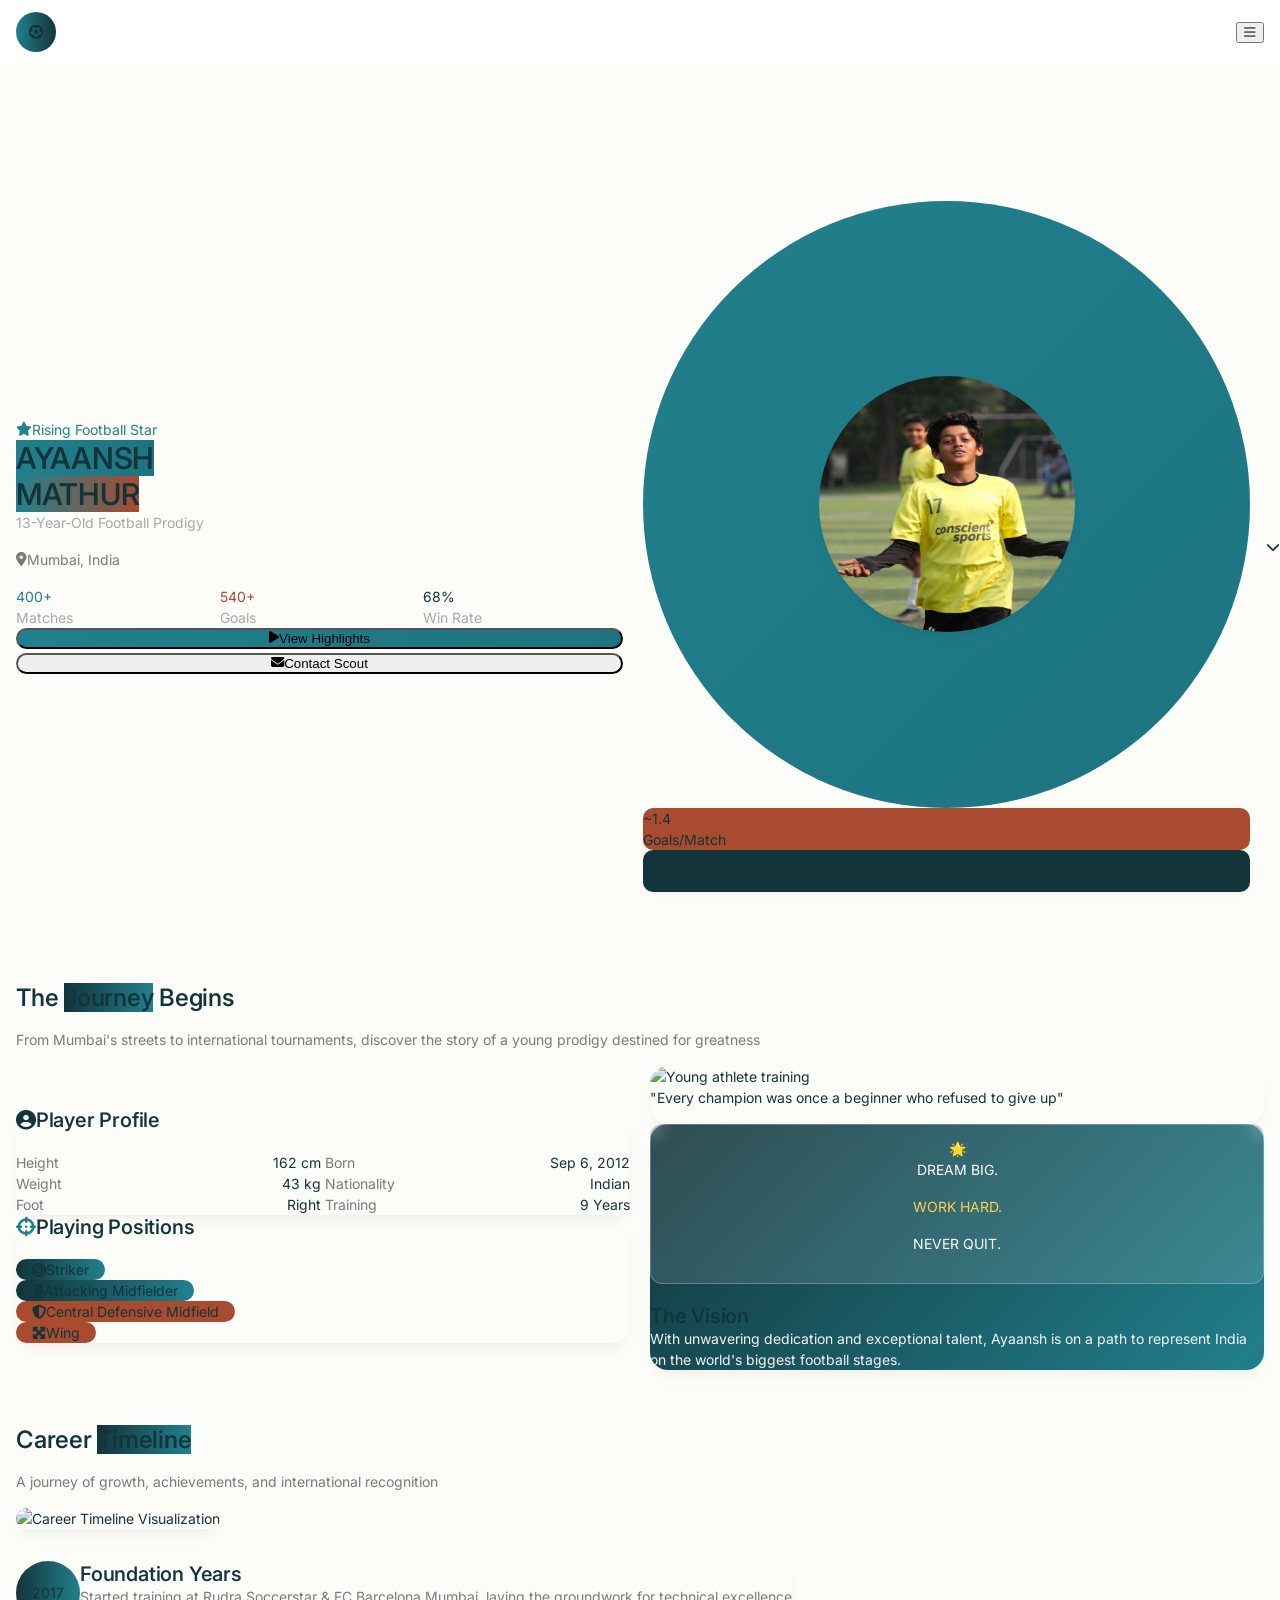
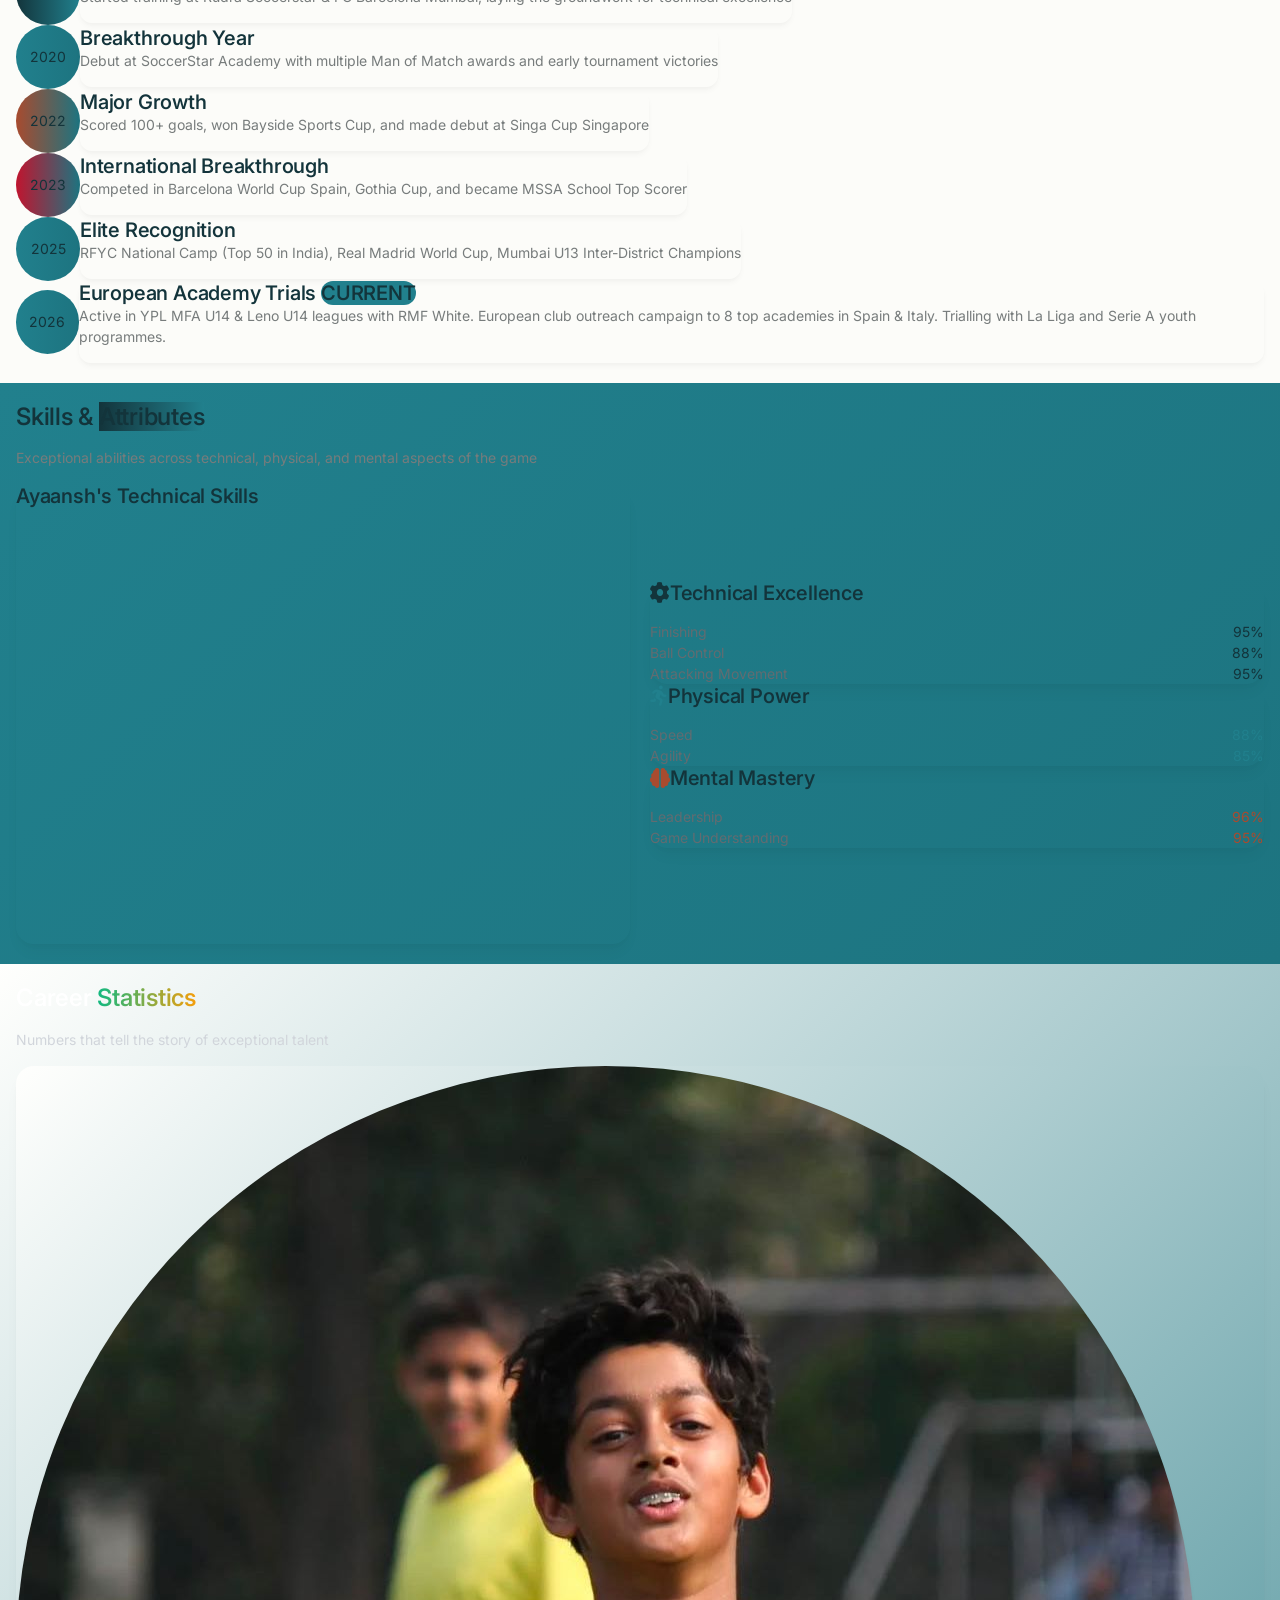
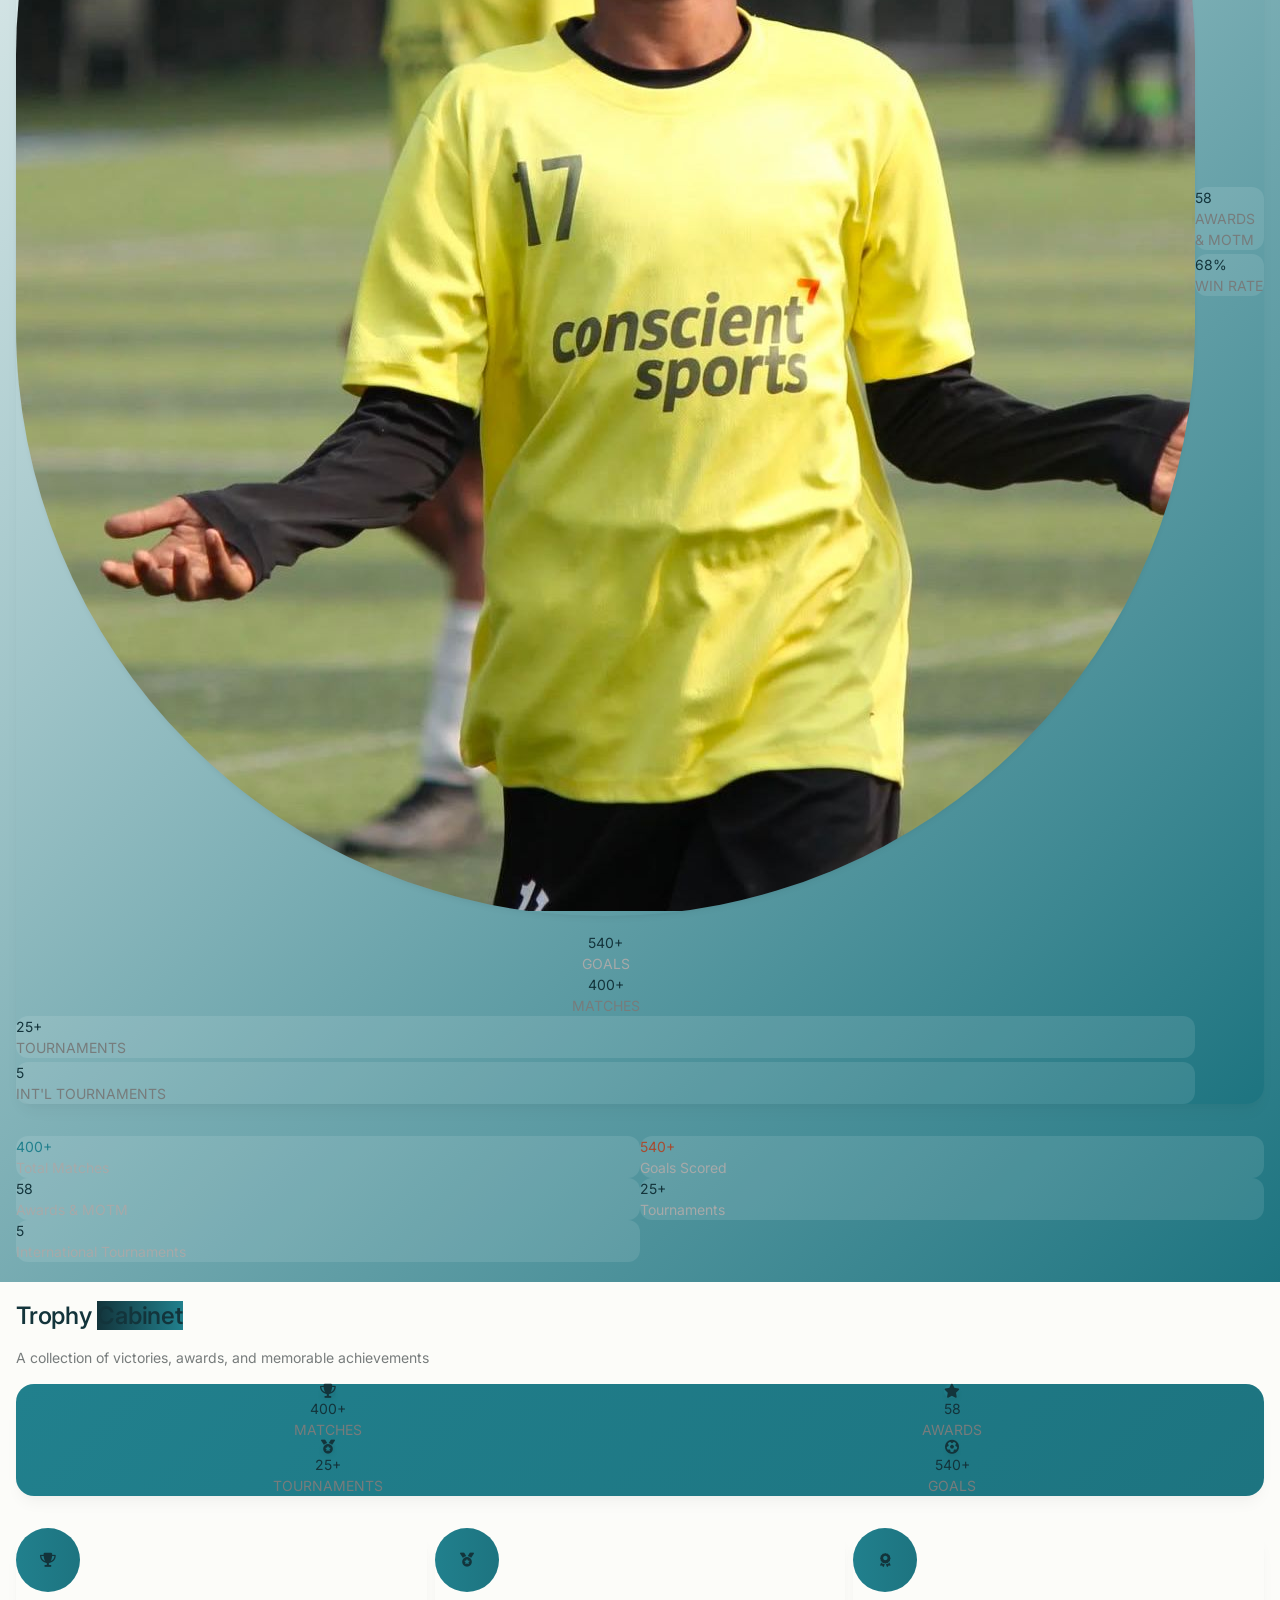
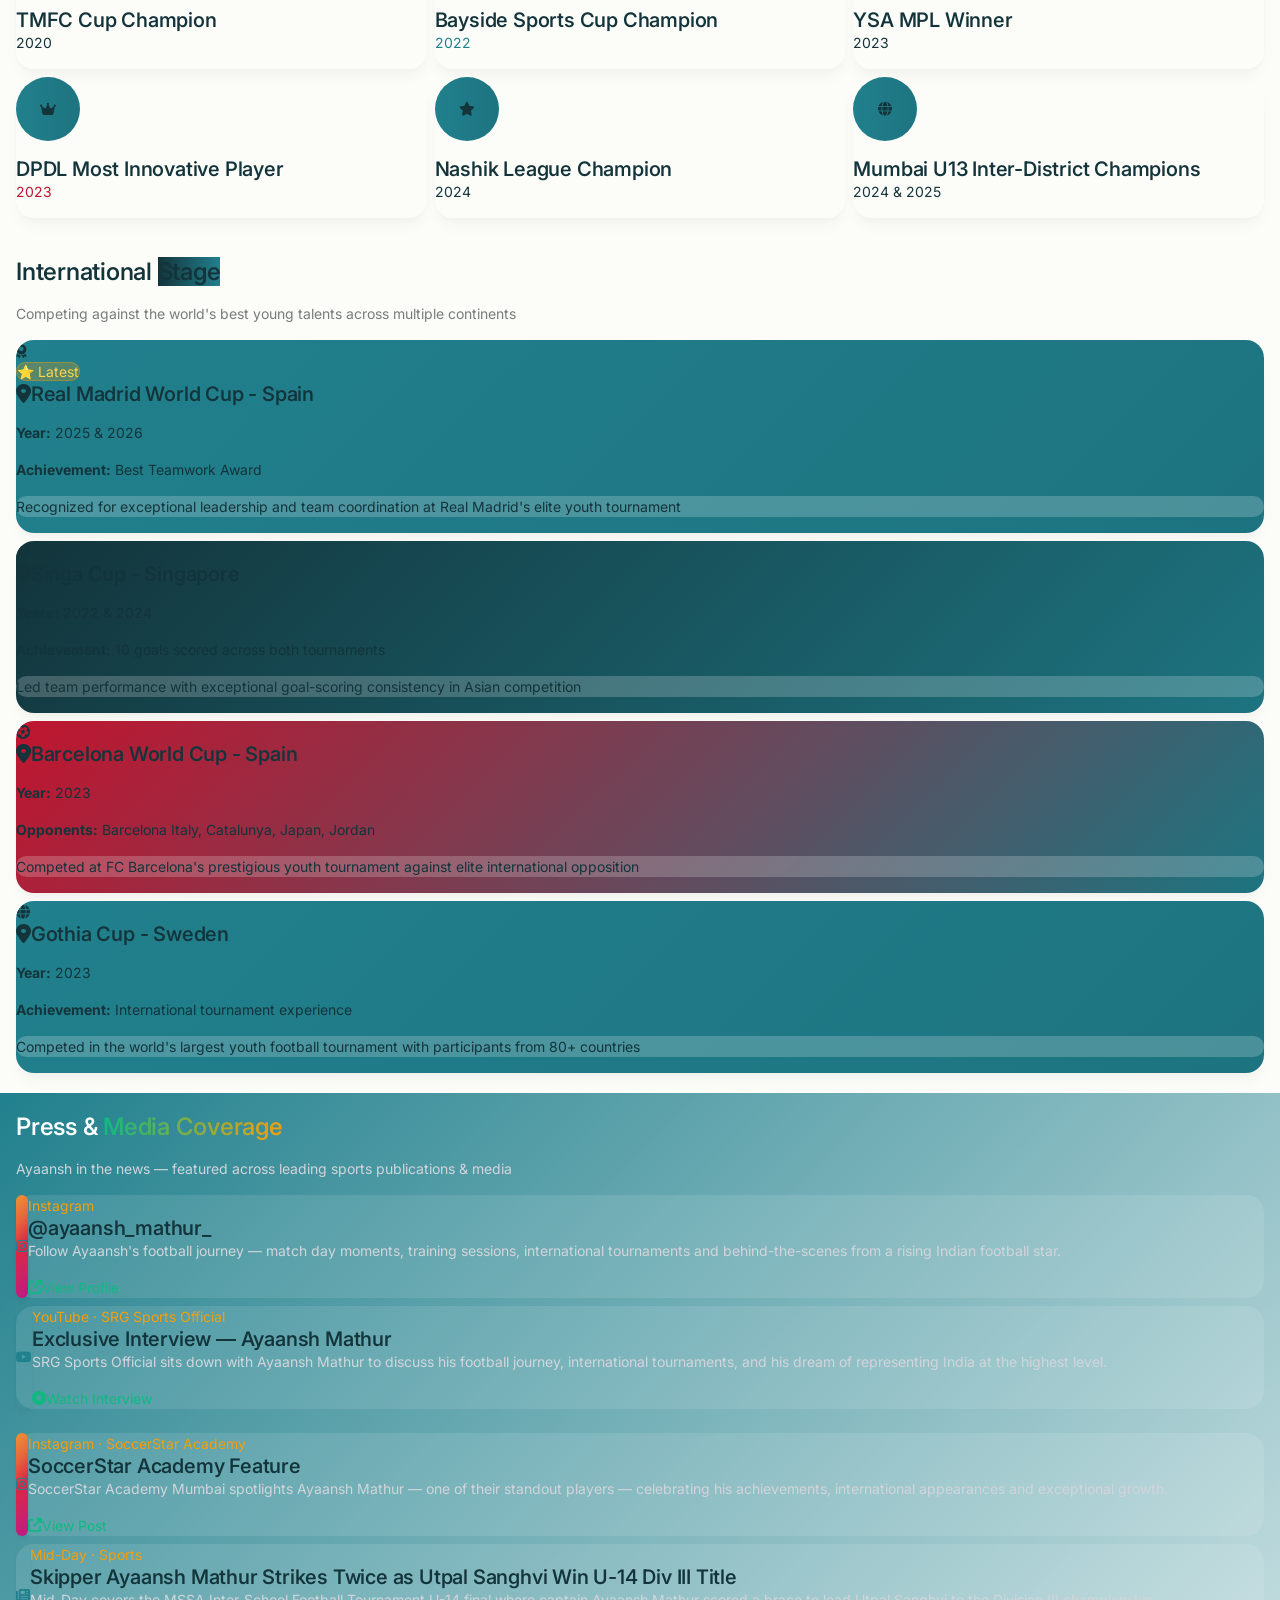
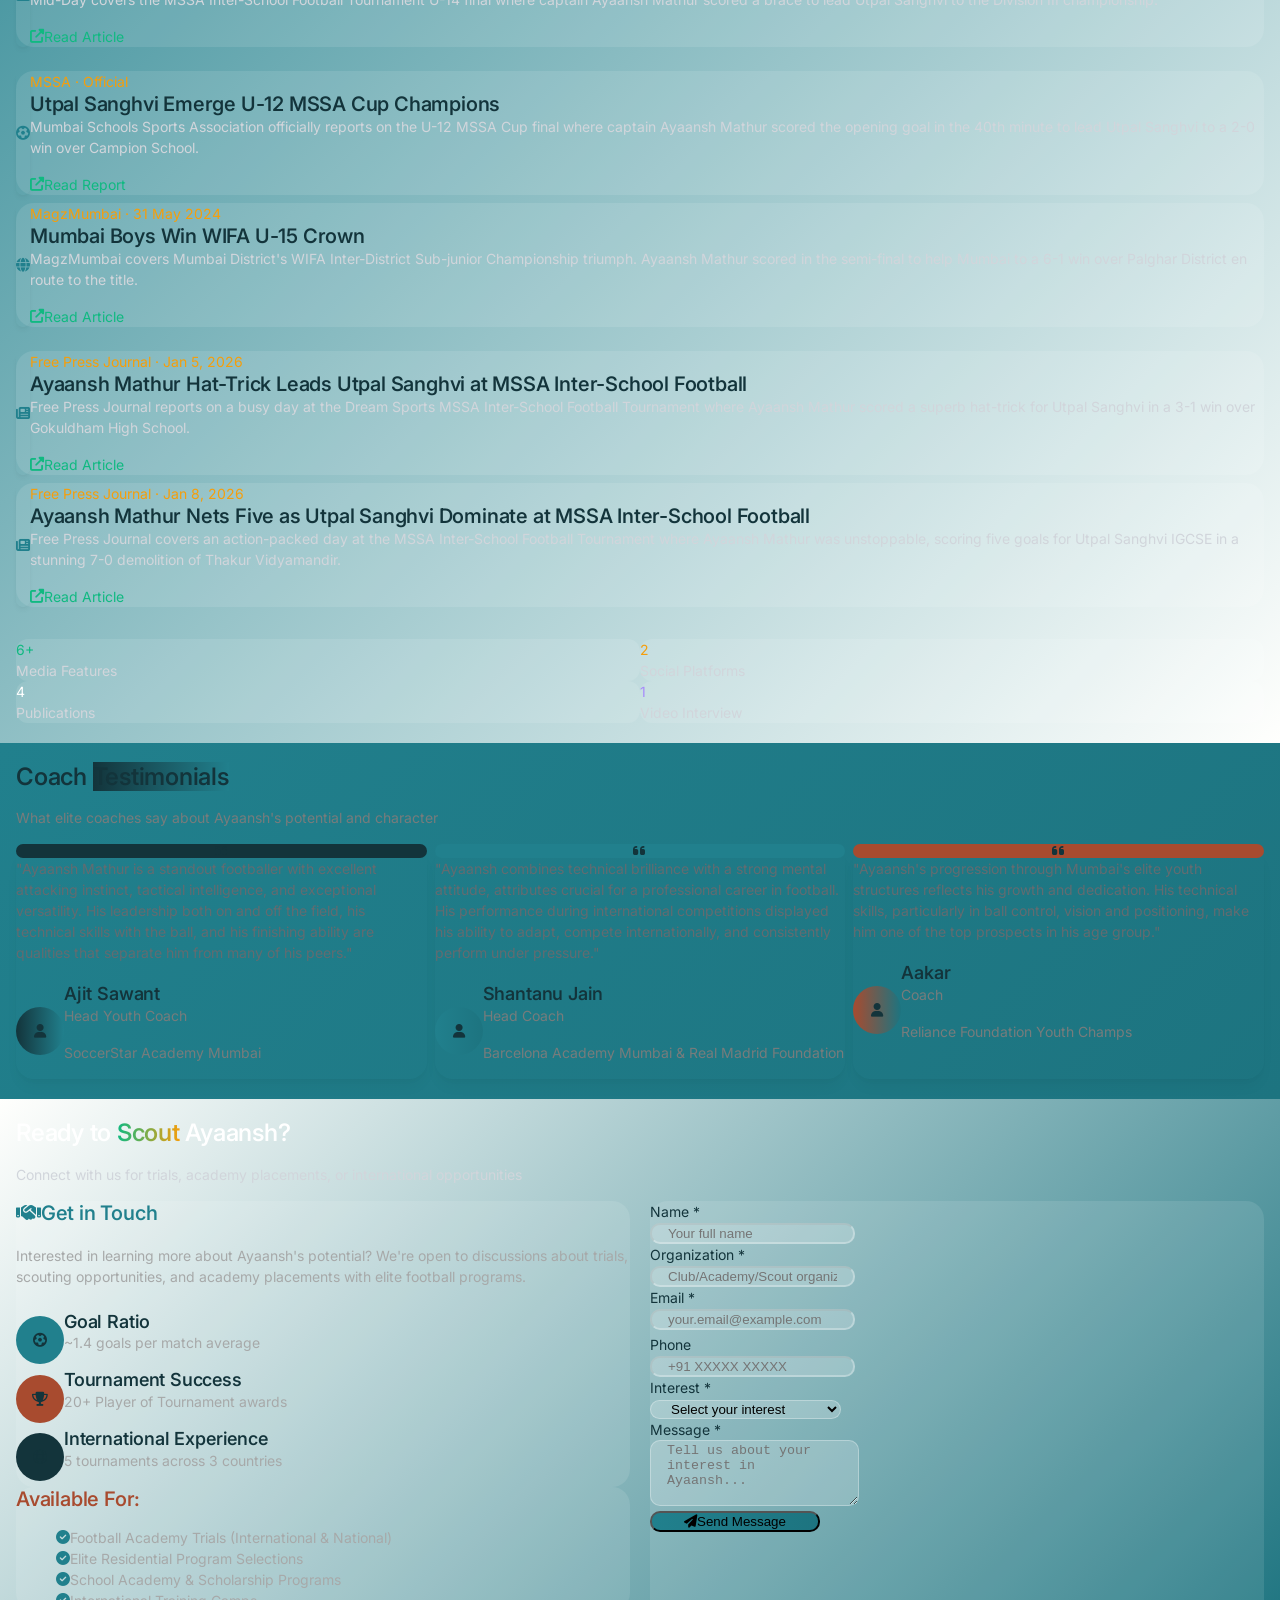
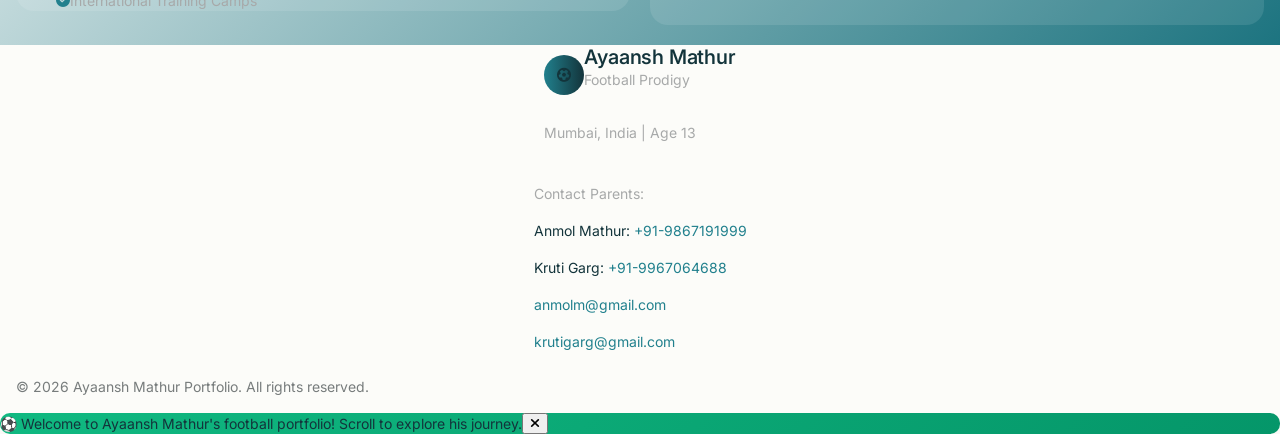
==== commit f8ab15a4: "Update website to 2026 stats, fix URL, add outreach materials - Update all stats: 400+ matches, 540+" ====
--- a/index.html
+++ b/index.html
@@ -7,16 +7,16 @@
     <!-- ═══════════════════════════════════════════════════════════
          PRIMARY SEO TAGS
     ═══════════════════════════════════════════════════════════ -->
-    <title>Ayaansh Mathur | Indian Child Football Prodigy from Mumbai | U13 Soccer Star</title>
-    <meta name="description" content="Ayaansh Mathur is a 13-year-old Indian football prodigy from Mumbai with 540+ goals, 370+ matches, and international tournament experience in Spain, Sweden & Singapore. Discover India's rising young soccer talent.">
+    <title>Ayaansh Mathur | Indian Youth Football Prodigy from Mumbai | U14 Soccer Star</title>
+    <meta name="description" content="Ayaansh Mathur is a 13-year-old Indian football prodigy from Mumbai with 540+ goals, 400+ matches, and international tournament experience in Spain, Sweden & Singapore. Currently trialling with European academies in 2026.">
 
     <!-- Keywords (broad + long-tail for Indian youth soccer discovery) -->
     <meta name="keywords" content="
         Indian child footballer, Indian youth soccer player, India football prodigy,
-        Mumbai football player, Mumbai youth soccer, Mumbai U13 football,
+        Mumbai football player, Mumbai youth soccer, Mumbai U14 football,
         young Indian footballer, child soccer star India, Indian soccer talent,
-        football prodigy India 2025, youth football India, Indian football academy,
-        U13 football India, under 13 football player India, junior football India,
+        football prodigy India 2026, youth football India, Indian football academy,
+        U14 football India, under 14 football player India, junior football India,
         Ayaansh Mathur, Ayaansh Mathur football, Ayaansh Mathur soccer,
         SoccerStar Academy Mumbai, FC Barcelona Mumbai, Real Madrid Foundation India,
         Singa Cup India, Barcelona World Cup India, Real Madrid World Cup India,
@@ -32,7 +32,7 @@
     <meta name="author" content="Ayaansh Mathur">
     <meta name="robots" content="index, follow, max-image-preview:large, max-snippet:-1, max-video-preview:-1">
     <meta name="googlebot" content="index, follow">
-    <link rel="canonical" href="https://ayaanshmathur.com/">
+    <link rel="canonical" href="https://ayaansh.anmolmathur.com/">
 
     <!-- Geo targeting -->
     <meta name="geo.region" content="IN-MH">
@@ -55,13 +55,13 @@
          OPEN GRAPH (Facebook, LinkedIn, WhatsApp, Discord)
     ═══════════════════════════════════════════════════════════ -->
     <meta property="og:type" content="profile">
-    <meta property="og:title" content="Ayaansh Mathur | Indian Child Football Prodigy | Mumbai U13 Soccer Star">
-    <meta property="og:description" content="13-year-old football sensation from Mumbai with 540+ goals, international tournaments in Spain, Sweden & Singapore. India's rising young soccer talent — now open for scouting & academy placements.">
-    <meta property="og:image" content="https://ayaanshmathur.com/AyaanshMathur.jpg">
+    <meta property="og:title" content="Ayaansh Mathur | Indian Youth Football Prodigy | Mumbai U14 Soccer Star">
+    <meta property="og:description" content="13-year-old football sensation from Mumbai with 540+ goals in 400+ matches. International tournaments in Spain, Sweden & Singapore. Currently trialling with European academies 2026.">
+    <meta property="og:image" content="https://ayaansh.anmolmathur.com/AyaanshMathur.jpg">
     <meta property="og:image:alt" content="Ayaansh Mathur - Indian Youth Football Prodigy from Mumbai">
     <meta property="og:image:width" content="1200">
     <meta property="og:image:height" content="630">
-    <meta property="og:url" content="https://ayaanshmathur.com">
+    <meta property="og:url" content="https://ayaansh.anmolmathur.com">
     <meta property="og:locale" content="en_IN">
     <meta property="og:locale:alternate" content="en_GB">
     <meta property="og:site_name" content="Ayaansh Mathur Football">
@@ -74,8 +74,8 @@
     ═══════════════════════════════════════════════════════════ -->
     <meta name="twitter:card" content="summary_large_image">
     <meta name="twitter:title" content="Ayaansh Mathur | Indian Child Football Prodigy | Mumbai Soccer Star">
-    <meta name="twitter:description" content="13-year-old Mumbai football prodigy — 540+ goals, international tournaments in Spain, Sweden & Singapore. India's next big soccer talent. #IndianFootball #YouthSoccer">
-    <meta name="twitter:image" content="https://ayaanshmathur.com/AyaanshMathur.jpg">
+    <meta name="twitter:description" content="13-year-old Mumbai football prodigy — 540+ goals in 400+ matches. Trialling with European academies 2026. India's next big soccer talent. #IndianFootball #YouthSoccer">
+    <meta name="twitter:image" content="https://ayaansh.anmolmathur.com/AyaanshMathur.jpg">
     <meta name="twitter:image:alt" content="Ayaansh Mathur - Indian Youth Football Prodigy">
     <meta name="twitter:site" content="@ayaansh_football">
     <meta name="twitter:creator" content="@ayaansh_football">
@@ -89,17 +89,17 @@
       "@graph": [
         {
           "@type": "Person",
-          "@id": "https://ayaanshmathur.com/#person",
+          "@id": "https://ayaansh.anmolmathur.com/#person",
           "name": "Ayaansh Mathur",
           "alternateName": ["Ayaansh", "Ayaansh football", "Mumbai football prodigy"],
-          "description": "13-year-old Indian football prodigy from Mumbai with 540+ goals and international tournament experience across Spain, Sweden and Singapore.",
+          "description": "13-year-old Indian football prodigy from Mumbai with 540+ goals in 400+ matches. 58 awards including 34 Man of the Match. International tournament experience across Spain, Sweden and Singapore. Currently trialling with European academies in 2026.",
           "birthDate": "2012-09-06",
           "nationality": "Indian",
           "gender": "Male",
-          "url": "https://ayaanshmathur.com",
+          "url": "https://ayaansh.anmolmathur.com",
           "image": {
             "@type": "ImageObject",
-            "url": "https://ayaanshmathur.com/AyaanshMathur.jpg",
+            "url": "https://ayaansh.anmolmathur.com/AyaanshMathur.jpg",
             "caption": "Ayaansh Mathur - Indian Youth Football Prodigy"
           },
           "address": {
@@ -143,15 +143,15 @@
         },
         {
           "@type": "WebSite",
-          "@id": "https://ayaanshmathur.com/#website",
-          "url": "https://ayaanshmathur.com",
+          "@id": "https://ayaansh.anmolmathur.com/#website",
+          "url": "https://ayaansh.anmolmathur.com",
           "name": "Ayaansh Mathur Football",
-          "description": "Official portfolio of Ayaansh Mathur, 13-year-old Indian football prodigy from Mumbai",
+          "description": "Official portfolio of Ayaansh Mathur, 13-year-old Indian football prodigy from Mumbai. Updated March 2026.",
           "inLanguage": "en-IN",
-          "about": { "@id": "https://ayaanshmathur.com/#person" },
+          "about": { "@id": "https://ayaansh.anmolmathur.com/#person" },
           "potentialAction": {
             "@type": "SearchAction",
-            "target": "https://ayaanshmathur.com/?s={search_term_string}",
+            "target": "https://ayaansh.anmolmathur.com/?s={search_term_string}",
             "query-input": "required name=search_term_string"
           }
         },
@@ -161,7 +161,7 @@
           "location": { "@type": "Place", "name": "Spain" },
           "startDate": "2025",
           "endDate": "2026",
-          "competitor": { "@id": "https://ayaanshmathur.com/#person" },
+          "competitor": { "@id": "https://ayaansh.anmolmathur.com/#person" },
           "award": "Best Teamwork Award"
         },
         {
@@ -169,7 +169,7 @@
           "name": "Barcelona World Cup - Spain",
           "location": { "@type": "Place", "name": "Barcelona, Spain" },
           "startDate": "2023",
-          "competitor": { "@id": "https://ayaanshmathur.com/#person" }
+          "competitor": { "@id": "https://ayaansh.anmolmathur.com/#person" }
         },
         {
           "@type": "SportsEvent",
@@ -177,14 +177,14 @@
           "location": { "@type": "Place", "name": "Singapore" },
           "startDate": "2022",
           "endDate": "2024",
-          "competitor": { "@id": "https://ayaanshmathur.com/#person" }
+          "competitor": { "@id": "https://ayaansh.anmolmathur.com/#person" }
         },
         {
           "@type": "SportsEvent",
           "name": "Gothia Cup - Sweden",
           "location": { "@type": "Place", "name": "Gothenburg, Sweden" },
           "startDate": "2023",
-          "competitor": { "@id": "https://ayaanshmathur.com/#person" }
+          "competitor": { "@id": "https://ayaansh.anmolmathur.com/#person" }
         }
       ]
     }
@@ -389,7 +389,7 @@
                     <!-- Key Stats -->
                     <div class="grid grid-cols-3 gap-4 animate-fade-in" style="animation-delay: 0.3s;">
                         <div class="text-center bg-white/10 backdrop-blur-md rounded-2xl p-4 border border-white/20">
-                            <div class="text-2xl lg:text-3xl font-bold text-football-green">370+</div>
+                            <div class="text-2xl lg:text-3xl font-bold text-football-green">400+</div>
                             <div class="text-sm text-gray-300">Matches</div>
                         </div>
                         <div class="text-center bg-white/10 backdrop-blur-md rounded-2xl p-4 border border-white/20">
@@ -397,8 +397,8 @@
                             <div class="text-sm text-gray-300">Goals</div>
                         </div>
                         <div class="text-center bg-white/10 backdrop-blur-md rounded-2xl p-4 border border-white/20">
-                            <div class="text-2xl lg:text-3xl font-bold text-white">96%</div>
-                            <div class="text-sm text-gray-300">Leadership</div>
+                            <div class="text-2xl lg:text-3xl font-bold text-white">68%</div>
+                            <div class="text-sm text-gray-300">Win Rate</div>
                         </div>
                     </div>
                     
@@ -428,7 +428,7 @@
                         </div>
                         <!-- Floating stats -->
                         <div class="absolute -top-4 -right-4 bg-football-orange text-white p-3 rounded-xl font-bold shadow-lg animate-float">
-                            <div class="text-lg">~1.5</div>
+                            <div class="text-lg">~1.4</div>
                             <div class="text-xs">Goals/Match</div>
                         </div>
                         <div class="absolute -bottom-4 -left-4 bg-football-blue text-white p-3 rounded-xl font-bold shadow-lg animate-float" style="animation-delay: 3s;">
@@ -491,7 +491,7 @@
                                     </div>
                                     <div class="flex justify-between items-center py-2 border-b border-gray-100">
                                         <span class="text-gray-600">Training</span>
-                                        <span class="font-semibold text-gray-900">8 Years</span>
+                                        <span class="font-semibold text-gray-900">9 Years</span>
                                     </div>
                                 </div>
                             </div>
@@ -627,6 +627,16 @@
                             <div class="flex-1 bg-white rounded-2xl p-6 shadow-lg border border-gray-100">
                                 <h3 class="text-xl font-bold text-gray-900 mb-2">Elite Recognition</h3>
                                 <p class="text-gray-600">RFYC National Camp (Top 50 in India), Real Madrid World Cup, Mumbai U13 Inter-District Champions</p>
+                            </div>
+                        </div>
+
+                        <div class="timeline-item flex items-center space-x-8 lg:flex-row-reverse">
+                            <div class="flex-shrink-0 w-16 h-16 bg-gradient-to-r from-football-green to-emerald-600 rounded-full flex items-center justify-center text-white font-bold text-lg">
+                                2026
+                            </div>
+                            <div class="flex-1 bg-white rounded-2xl p-6 shadow-lg border border-gray-100 ring-2 ring-football-green/30">
+                                <h3 class="text-xl font-bold text-gray-900 mb-2">European Academy Trials <span class="text-xs bg-football-green text-white px-2 py-1 rounded-full ml-2">CURRENT</span></h3>
+                                <p class="text-gray-600">Active in YPL MFA U14 &amp; Leno U14 leagues with RMF White. European club outreach campaign to 8 top academies in Spain &amp; Italy. Trialling with La Liga and Serie A youth programmes.</p>
                             </div>
                         </div>
                     </div>
@@ -768,15 +778,45 @@
                     <p class="text-xl" style="color: #d1d5db;">Numbers that tell the story of exceptional talent</p>
                 </div>
                 
-                <div class="mb-12">
-                    <img src="https://user-gen-media-assets.s3.amazonaws.com/gpt4o_images/201f3f16-42d9-4955-826f-8b2472804b91.png" 
-                         alt="Career Statistics Infographic" 
-                         class="w-full max-w-4xl mx-auto rounded-3xl shadow-2xl">
+                <div class="mb-12 max-w-4xl mx-auto">
+                    <div class="bg-gradient-to-br from-gray-800 to-gray-900 rounded-3xl shadow-2xl p-8 border border-white/10">
+                        <div class="grid grid-cols-2 md:grid-cols-4 gap-6 items-center">
+                            <div class="col-span-2 md:col-span-2 flex flex-col items-center justify-center text-center p-6">
+                                <div class="w-32 h-32 rounded-full border-4 border-emerald-500 overflow-hidden mb-4 shadow-lg">
+                                    <img src="AyaanshMathur.jpg" alt="Ayaansh Mathur" class="w-full h-full object-cover">
+                                </div>
+                                <div class="text-5xl font-black text-emerald-400">540+</div>
+                                <div class="text-lg font-bold text-gray-300 tracking-widest mt-1">GOALS</div>
+                                <div class="mt-3 text-4xl font-black text-white">400+</div>
+                                <div class="text-sm font-bold text-gray-400 tracking-widest">MATCHES</div>
+                            </div>
+                            <div class="flex flex-col gap-4">
+                                <div class="bg-white/10 rounded-2xl p-5 text-center border border-white/10">
+                                    <div class="text-3xl font-black text-yellow-400">58</div>
+                                    <div class="text-xs font-bold text-gray-400 tracking-wider mt-1">AWARDS &amp; MOTM</div>
+                                </div>
+                                <div class="bg-white/10 rounded-2xl p-5 text-center border border-white/10">
+                                    <div class="text-3xl font-black text-blue-400">68%</div>
+                                    <div class="text-xs font-bold text-gray-400 tracking-wider mt-1">WIN RATE</div>
+                                </div>
+                            </div>
+                            <div class="flex flex-col gap-4">
+                                <div class="bg-white/10 rounded-2xl p-5 text-center border border-white/10">
+                                    <div class="text-3xl font-black text-orange-400">25+</div>
+                                    <div class="text-xs font-bold text-gray-400 tracking-wider mt-1">TOURNAMENTS</div>
+                                </div>
+                                <div class="bg-white/10 rounded-2xl p-5 text-center border border-white/10">
+                                    <div class="text-3xl font-black text-purple-400">5</div>
+                                    <div class="text-xs font-bold text-gray-400 tracking-wider mt-1">INT'L TOURNAMENTS</div>
+                                </div>
+                            </div>
+                        </div>
+                    </div>
                 </div>
                 
                 <div class="grid grid-cols-2 lg:grid-cols-5 gap-6">
                     <div class="bg-white/10 backdrop-blur-md rounded-2xl p-6 text-center border border-white/20">
-                        <div class="text-3xl font-bold text-football-green mb-2">370+</div>
+                        <div class="text-3xl font-bold text-football-green mb-2">400+</div>
                         <div class="text-sm text-gray-300">Total Matches</div>
                     </div>
                     <div class="bg-white/10 backdrop-blur-md rounded-2xl p-6 text-center border border-white/20">
@@ -784,12 +824,12 @@
                         <div class="text-sm text-gray-300">Goals Scored</div>
                     </div>
                     <div class="bg-white/10 backdrop-blur-md rounded-2xl p-6 text-center border border-white/20">
-                        <div class="text-3xl font-bold text-yellow-400 mb-2">55+</div>
-                        <div class="text-sm text-gray-300">Man of Match</div>
+                        <div class="text-3xl font-bold text-yellow-400 mb-2">58</div>
+                        <div class="text-sm text-gray-300">Awards &amp; MOTM</div>
                     </div>
                     <div class="bg-white/10 backdrop-blur-md rounded-2xl p-6 text-center border border-white/20">
-                        <div class="text-3xl font-bold text-blue-400 mb-2">20+</div>
-                        <div class="text-sm text-gray-300">Tournament Player</div>
+                        <div class="text-3xl font-bold text-blue-400 mb-2">25+</div>
+                        <div class="text-sm text-gray-300">Tournaments</div>
                     </div>
                     <div class="bg-white/10 backdrop-blur-md rounded-2xl p-6 text-center border border-white/20">
                         <div class="text-3xl font-bold text-purple-400 mb-2">5</div>
@@ -811,10 +851,39 @@
                     <p class="text-xl text-gray-600">A collection of victories, awards, and memorable achievements</p>
                 </div>
                 
-                <div class="mb-12">
-                    <img src="https://user-gen-media-assets.s3.amazonaws.com/gpt4o_images/efb816f9-2696-4f07-bf5f-c9693d500688.png" 
-                         alt="Achievement Badges" 
-                         class="w-full max-w-4xl mx-auto rounded-3xl shadow-2xl">
+                <div class="mb-12 max-w-4xl mx-auto">
+                    <div class="bg-gradient-to-br from-amber-50 to-orange-50 rounded-3xl shadow-2xl p-8 border border-amber-200">
+                        <div class="grid grid-cols-2 md:grid-cols-4 gap-6 items-center">
+                            <div class="col-span-2 md:col-span-1 flex flex-col items-center text-center">
+                                <div class="w-20 h-20 bg-gradient-to-br from-amber-400 to-yellow-500 rounded-full flex items-center justify-center mb-3 shadow-lg">
+                                    <i class="fas fa-trophy text-white text-3xl"></i>
+                                </div>
+                                <div class="text-4xl font-black text-gray-800">400+</div>
+                                <div class="text-sm font-bold text-gray-500 tracking-wider">MATCHES</div>
+                            </div>
+                            <div class="flex flex-col items-center text-center">
+                                <div class="w-20 h-20 bg-gradient-to-br from-emerald-400 to-green-600 rounded-full flex items-center justify-center mb-3 shadow-lg">
+                                    <i class="fas fa-star text-white text-3xl"></i>
+                                </div>
+                                <div class="text-4xl font-black text-gray-800">58</div>
+                                <div class="text-sm font-bold text-gray-500 tracking-wider">AWARDS</div>
+                            </div>
+                            <div class="flex flex-col items-center text-center">
+                                <div class="w-20 h-20 bg-gradient-to-br from-blue-400 to-indigo-600 rounded-full flex items-center justify-center mb-3 shadow-lg">
+                                    <i class="fas fa-medal text-white text-3xl"></i>
+                                </div>
+                                <div class="text-4xl font-black text-gray-800">25+</div>
+                                <div class="text-sm font-bold text-gray-500 tracking-wider">TOURNAMENTS</div>
+                            </div>
+                            <div class="flex flex-col items-center text-center">
+                                <div class="w-20 h-20 bg-gradient-to-br from-purple-400 to-pink-600 rounded-full flex items-center justify-center mb-3 shadow-lg">
+                                    <i class="fas fa-futbol text-white text-3xl"></i>
+                                </div>
+                                <div class="text-4xl font-black text-gray-800">540+</div>
+                                <div class="text-sm font-bold text-gray-500 tracking-wider">GOALS</div>
+                            </div>
+                        </div>
+                    </div>
                 </div>
                 
                 <div class="grid md:grid-cols-2 lg:grid-cols-3 gap-8">
@@ -1315,7 +1384,7 @@
                                     </div>
                                     <div>
                                         <h4 class="font-semibold text-white">Goal Ratio</h4>
-                                        <p class="text-gray-300">~1.5 goals per match average</p>
+                                        <p class="text-gray-300">~1.4 goals per match average</p>
                                     </div>
                                 </div>
                                 
@@ -1461,7 +1530,7 @@
             </div>
             
             <div class="border-t border-gray-700 mt-8 pt-8 text-center">
-                <p class="text-gray-400 text-sm">&copy; 2025 Ayaansh Mathur Portfolio. All rights reserved.</p>
+                <p class="text-gray-400 text-sm">&copy; 2026 Ayaansh Mathur Portfolio. All rights reserved.</p>
             </div>
         </div>
     </footer>
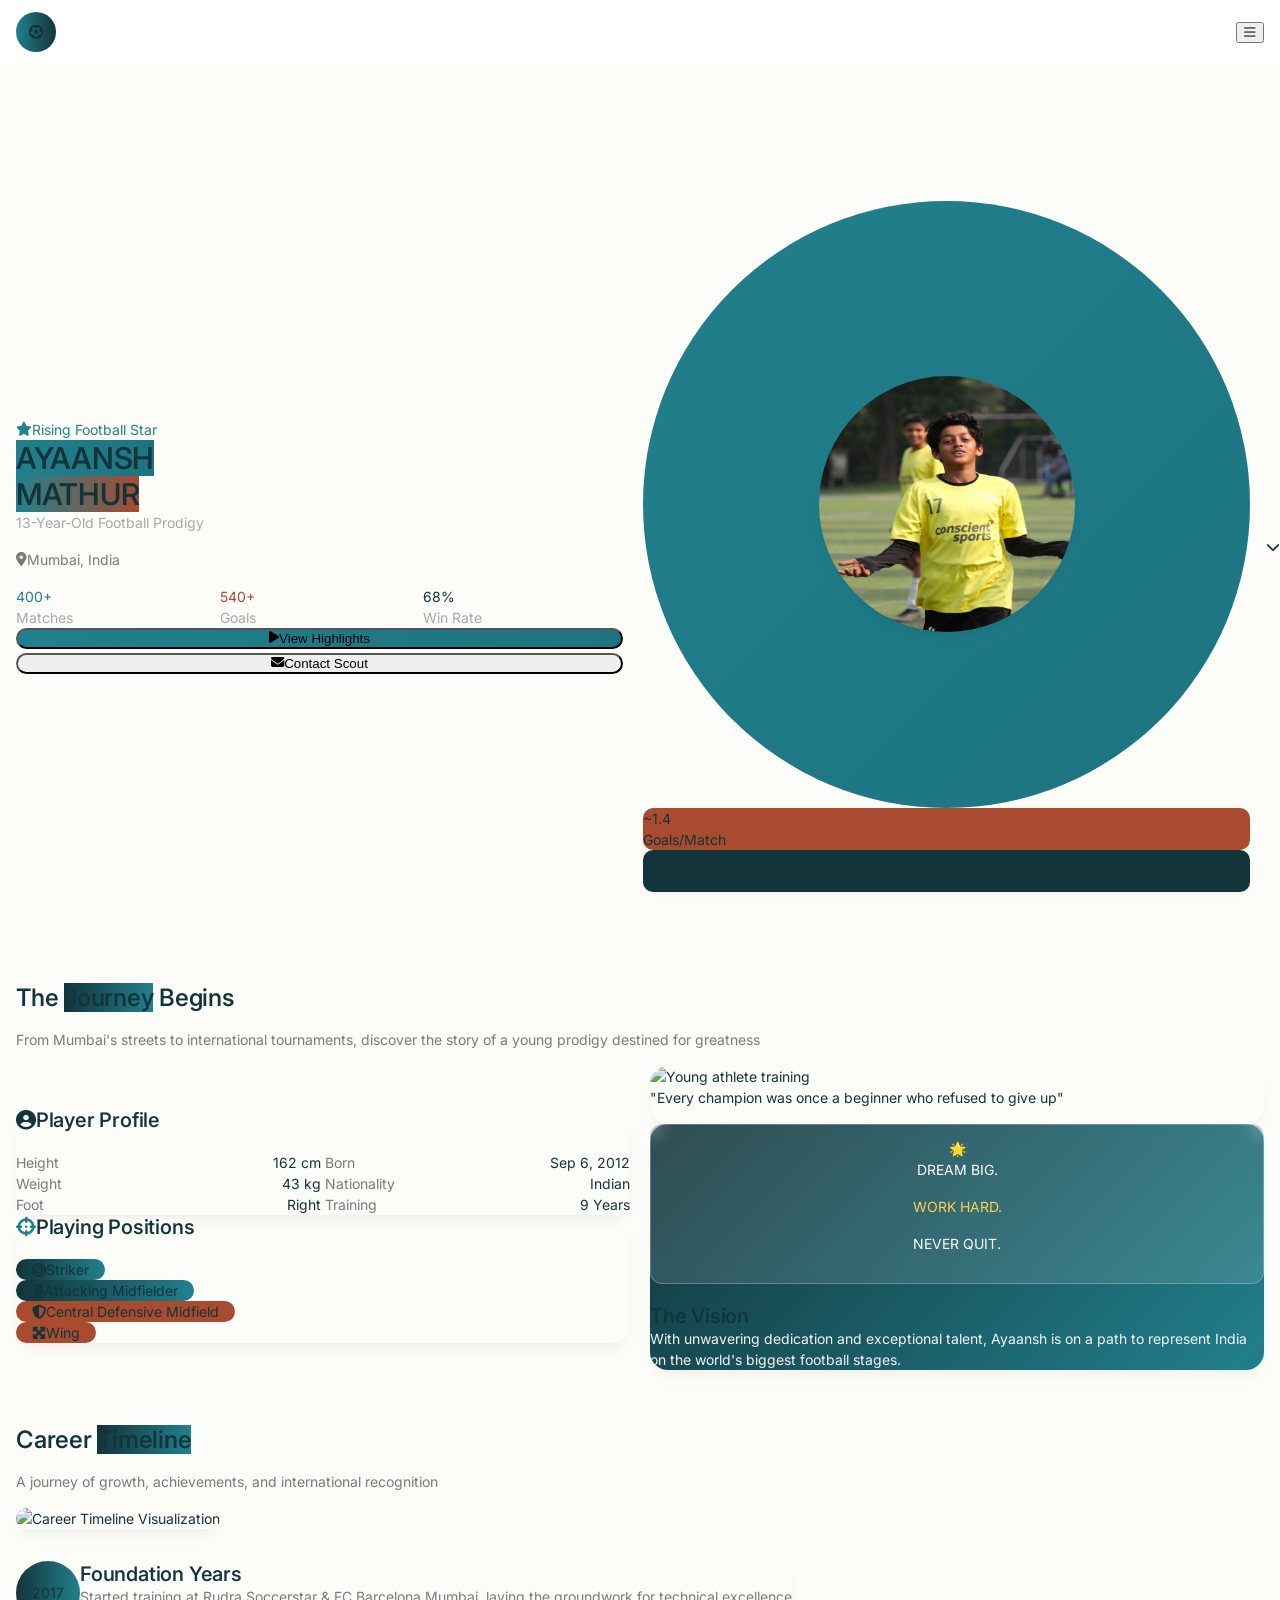
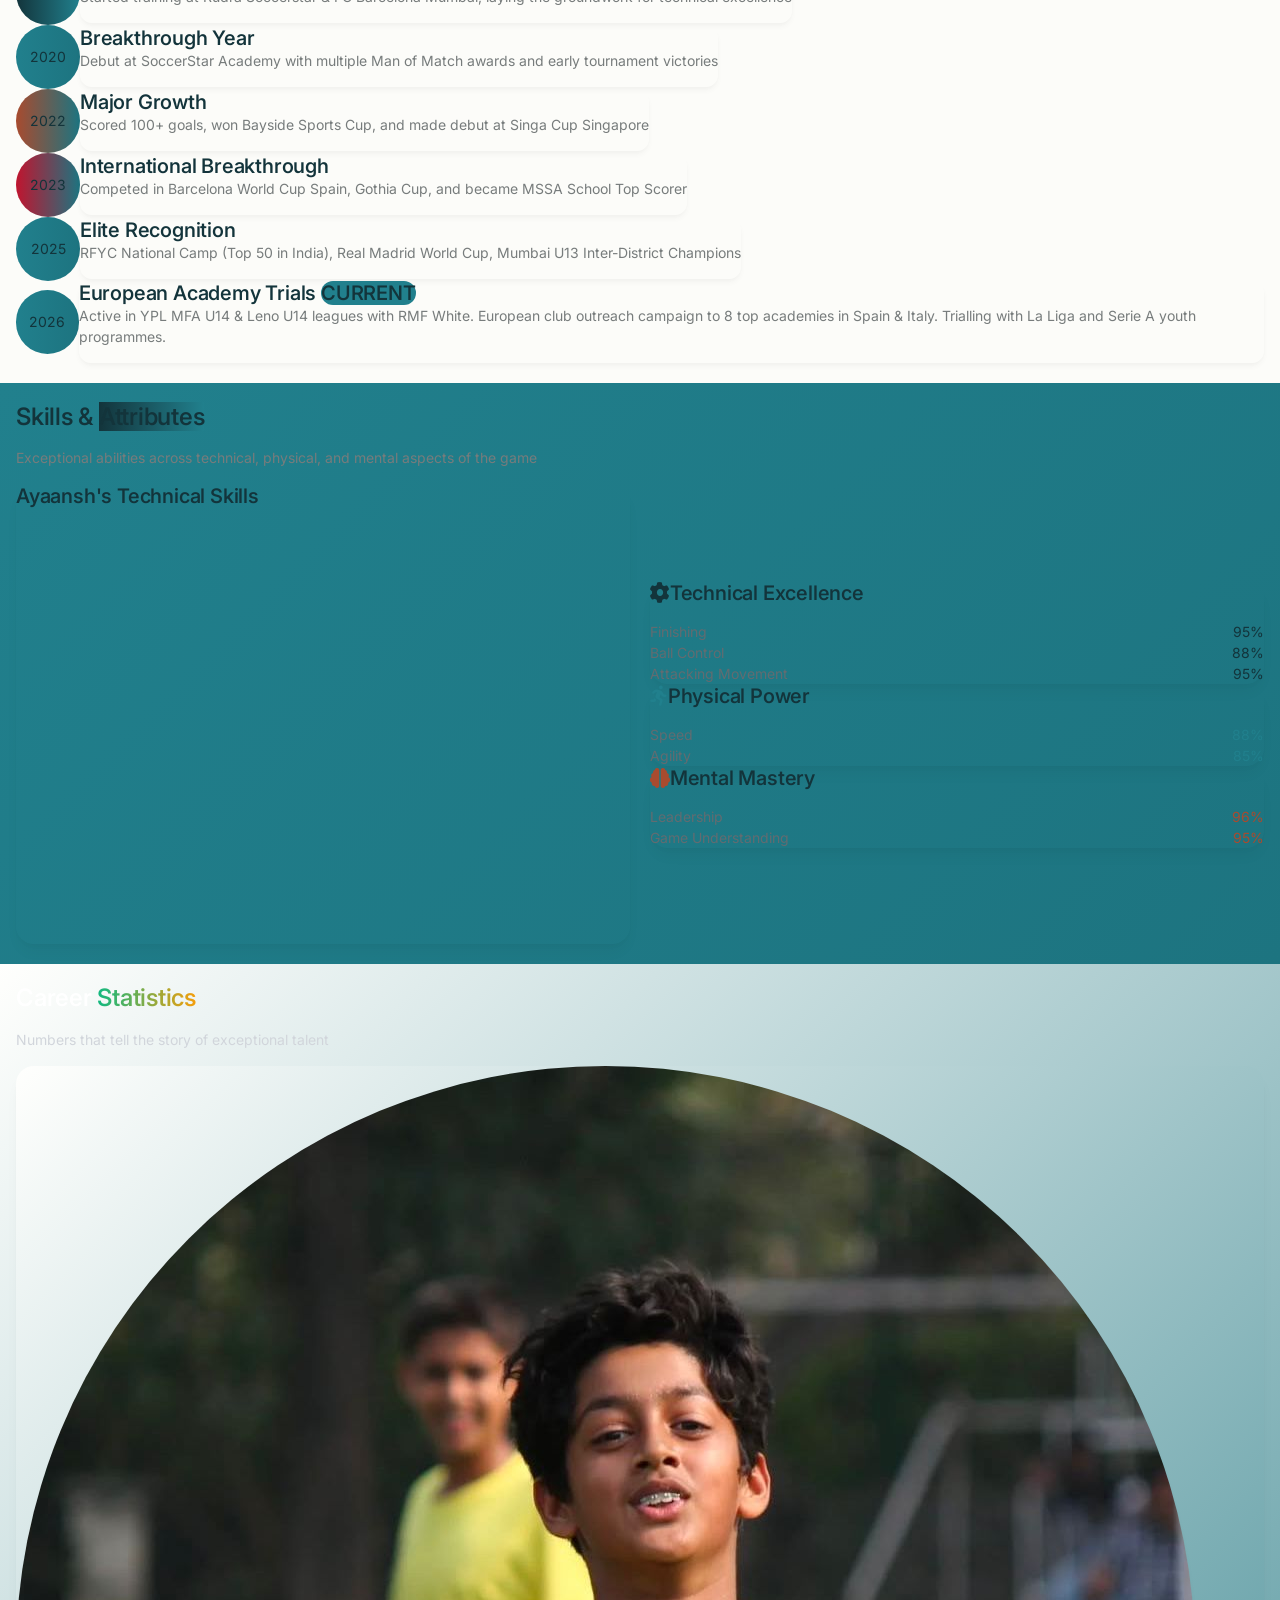
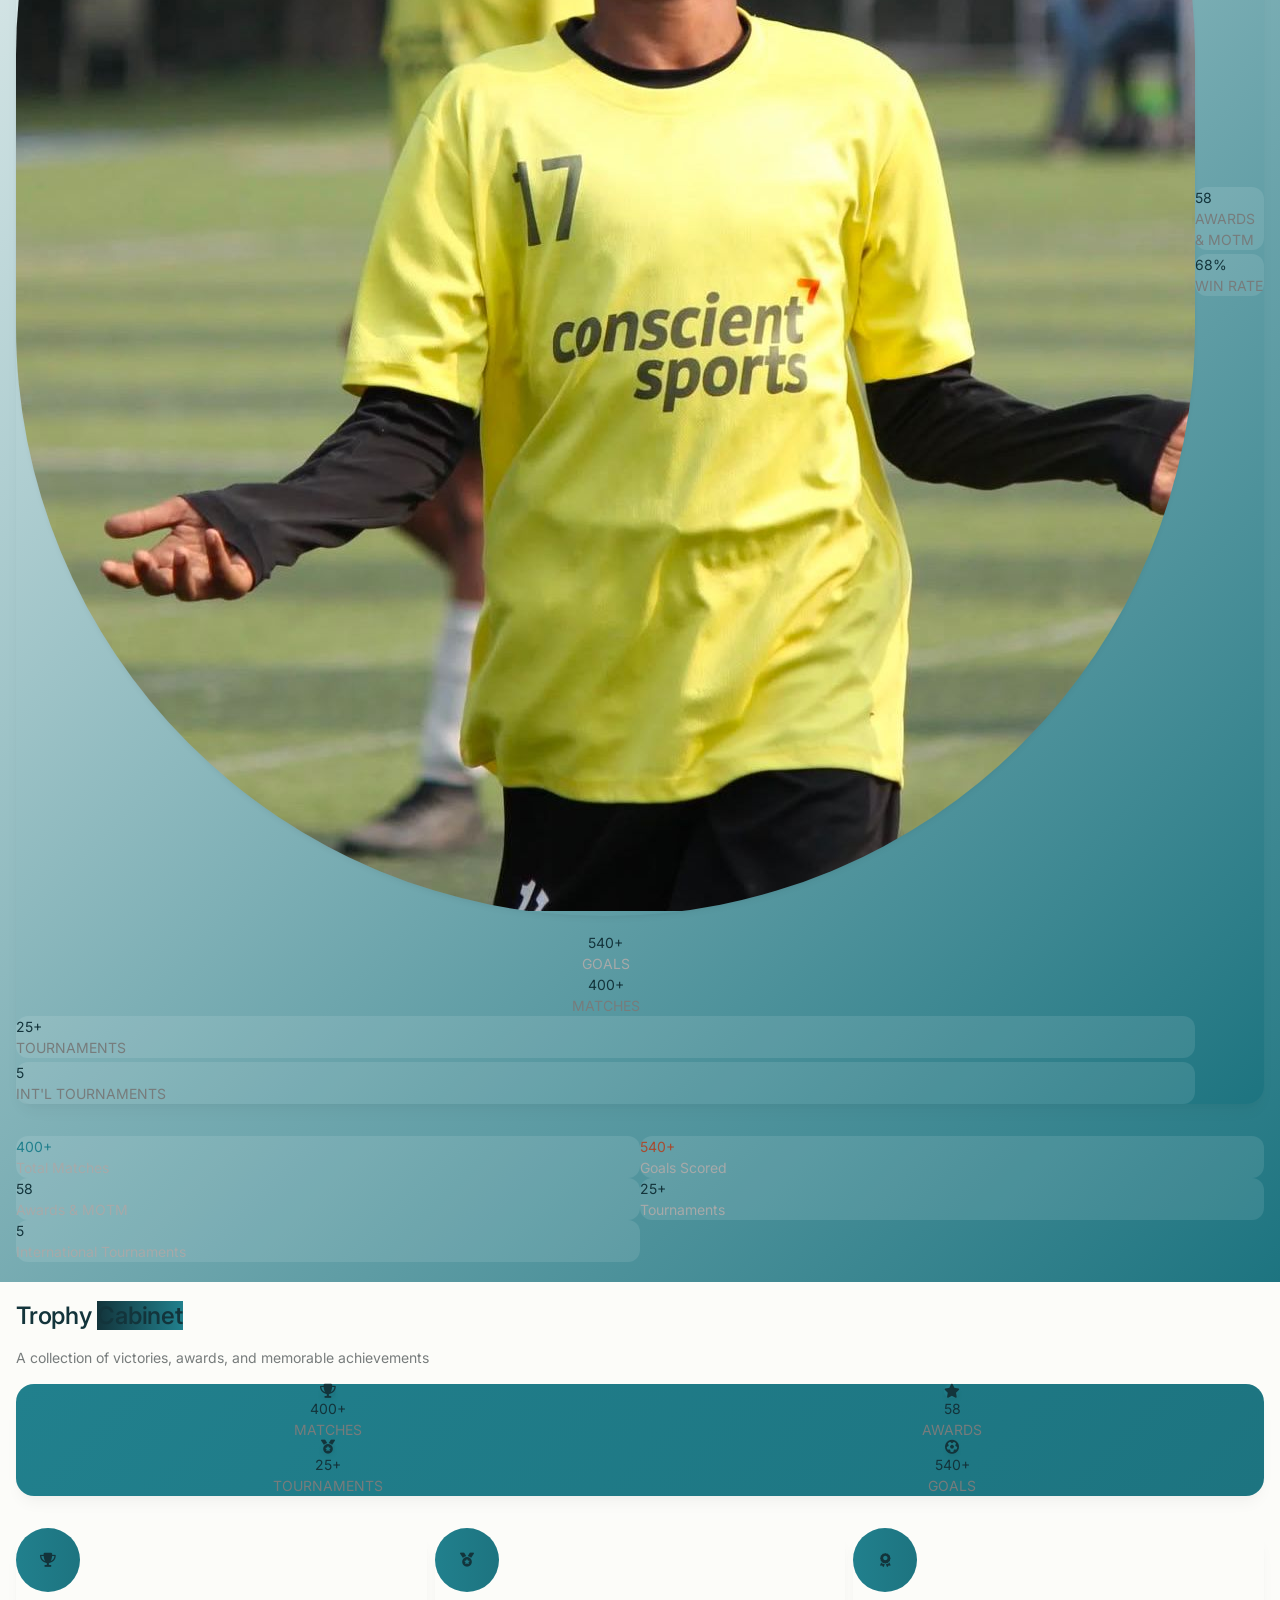
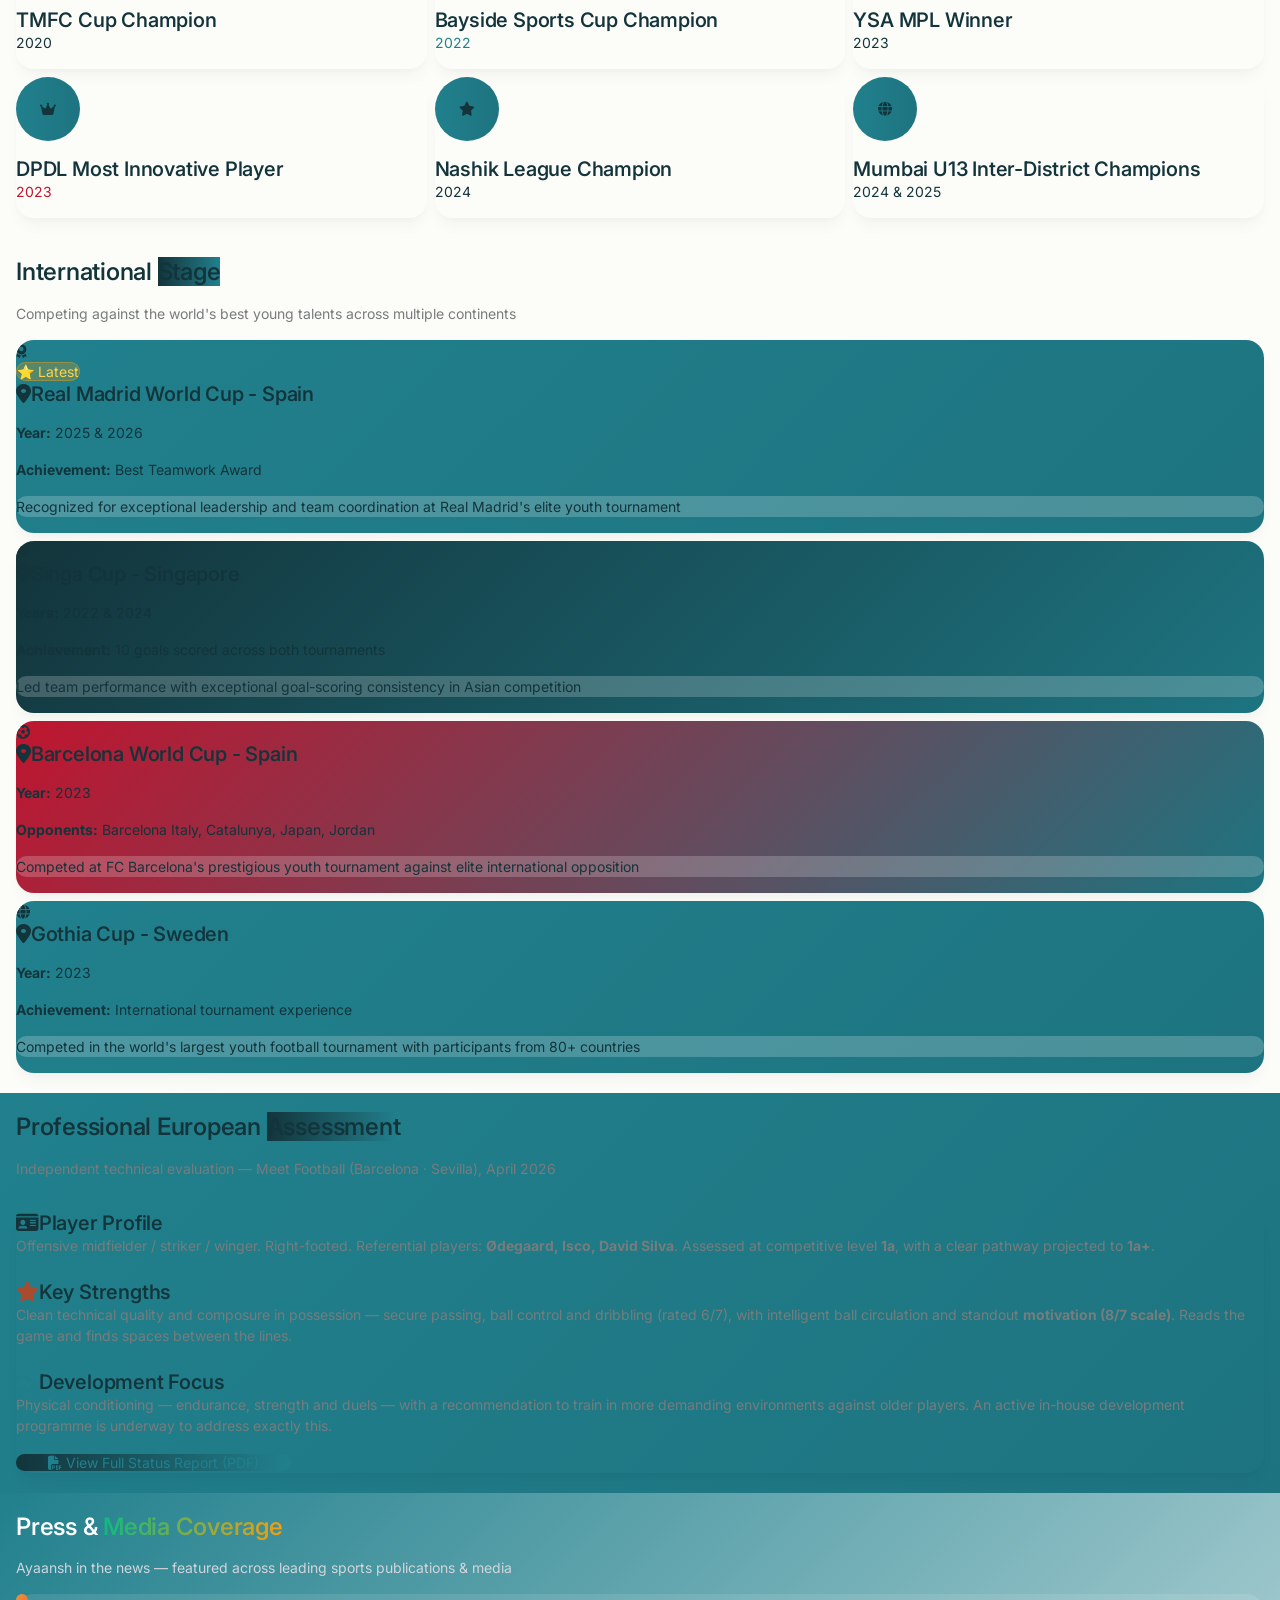
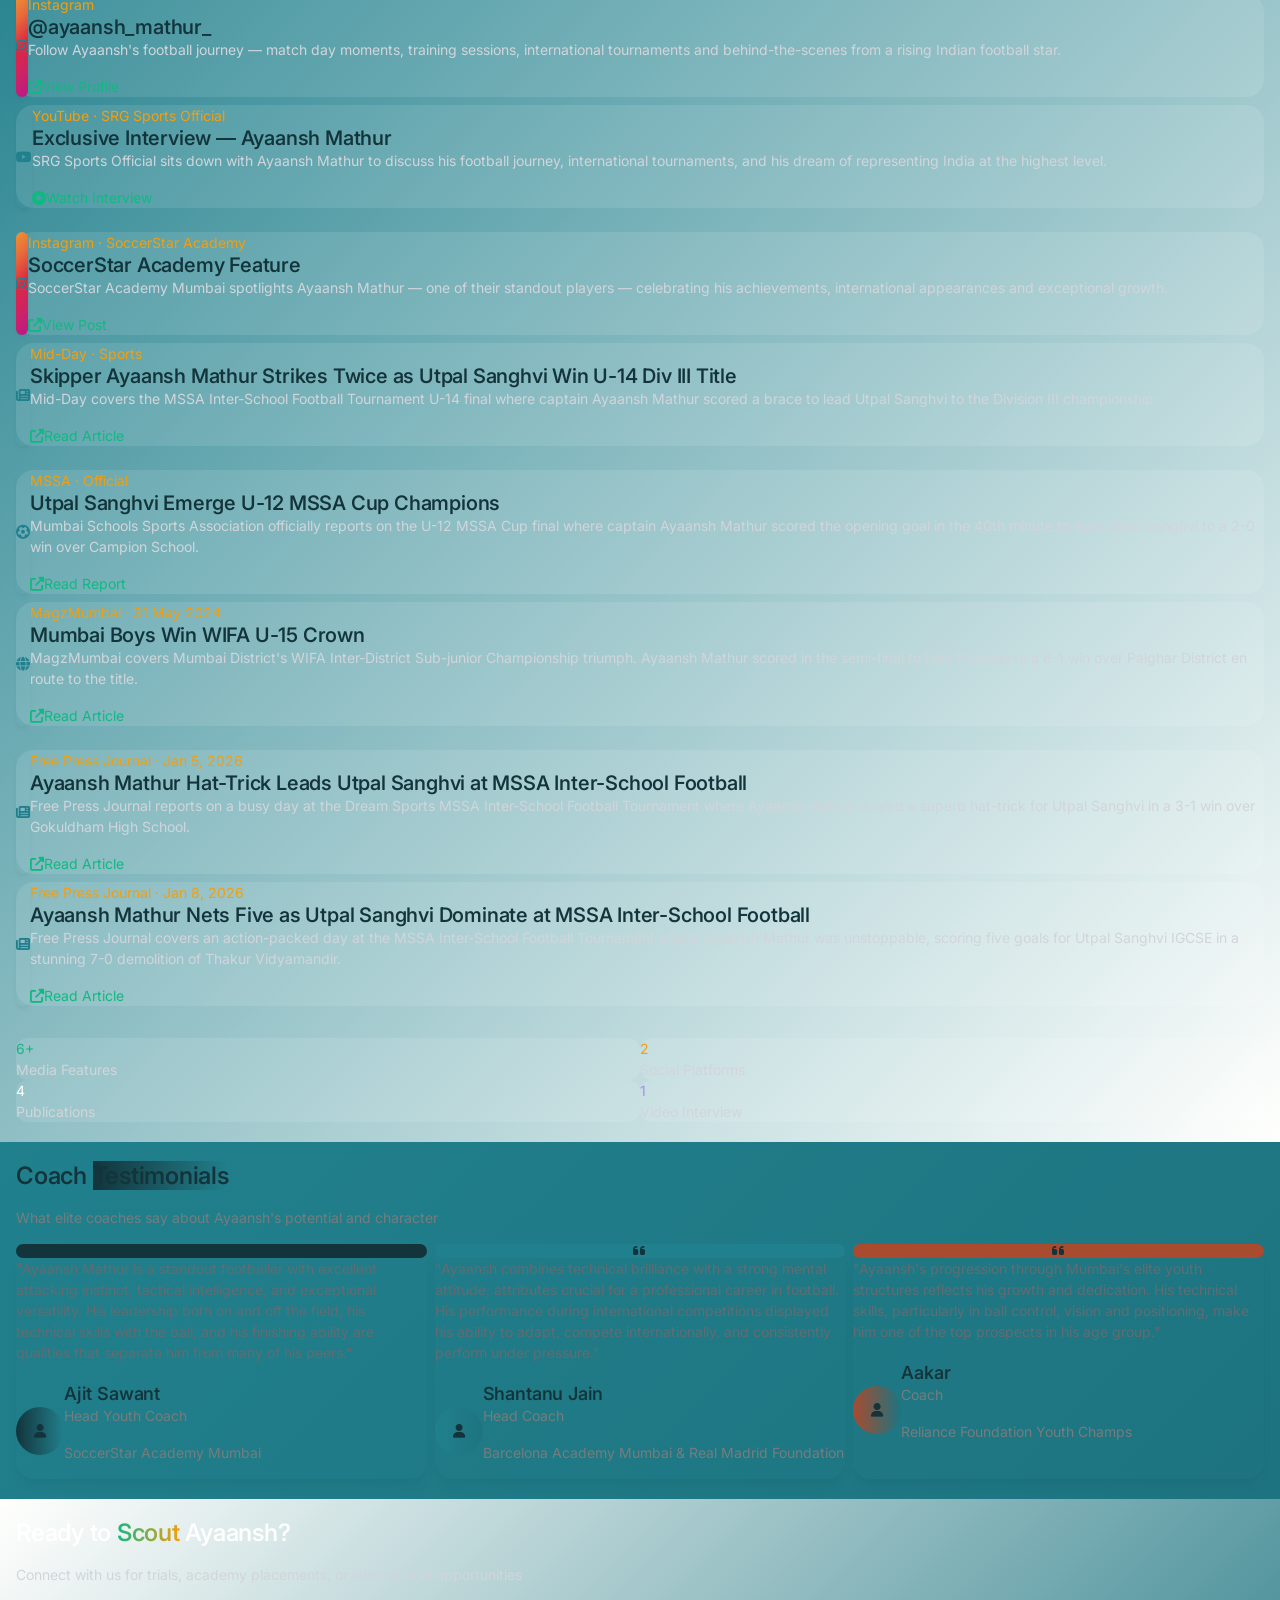
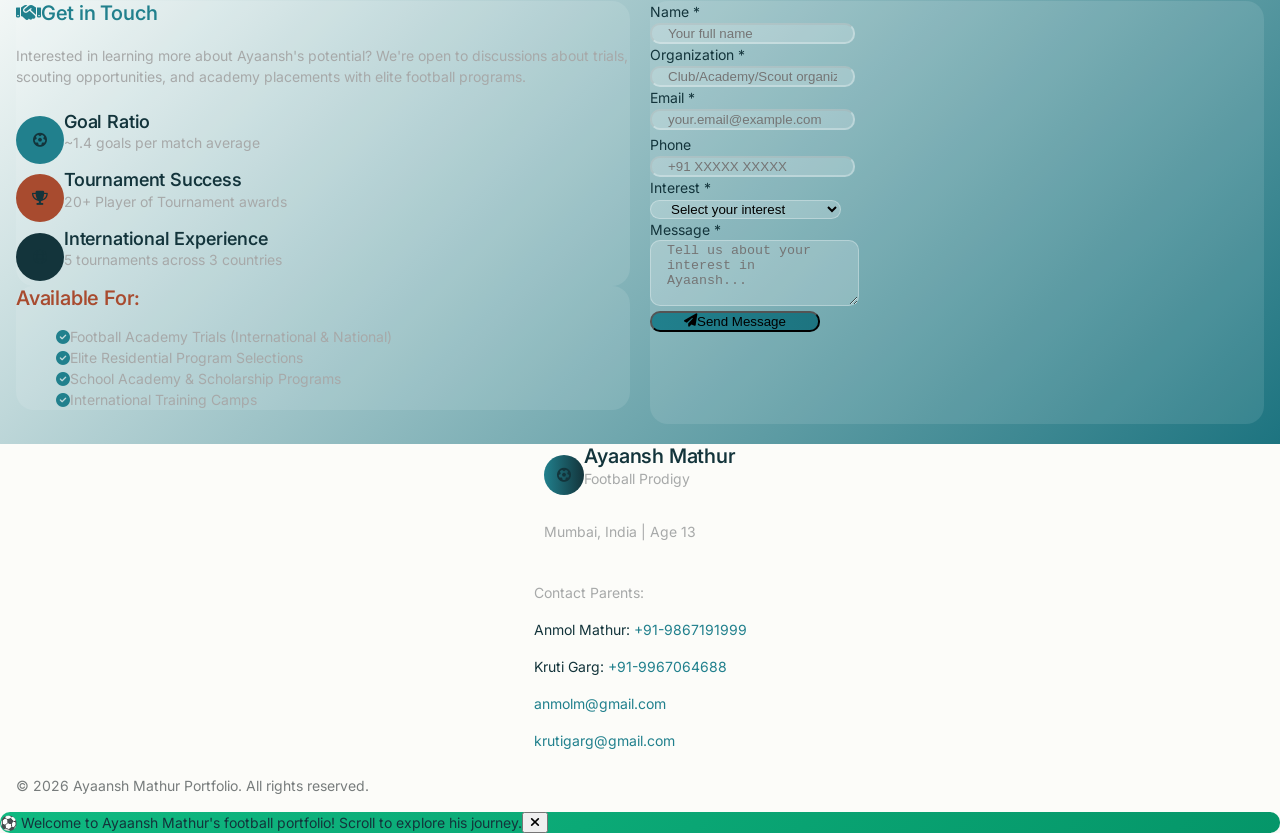
==== commit 776d1c6c: "Add Professional European Assessment section linking Spain (Meet Football) status report" ====
--- a/index.html
+++ b/index.html
@@ -324,6 +324,7 @@
                     <a href="#skills" class="nav-link text-gray-700 hover:text-football-blue font-medium transition-colors">Skills</a>
                     <a href="#achievements" class="nav-link text-gray-700 hover:text-football-blue font-medium transition-colors">Achievements</a>
                     <a href="#international" class="nav-link text-gray-700 hover:text-football-blue font-medium transition-colors">International</a>
+                    <a href="#assessment" class="nav-link text-gray-700 hover:text-football-blue font-medium transition-colors">Assessment</a>
                     <a href="#press" class="nav-link text-gray-700 hover:text-football-blue font-medium transition-colors">Press</a>
                     <a href="#testimonials" class="nav-link text-gray-700 hover:text-football-blue font-medium transition-colors">Testimonials</a>
                     <a href="#contact" class="bg-gradient-to-r from-football-blue to-football-green text-white px-6 py-2 rounded-full font-semibold hover:shadow-lg transition-all">Contact Scout</a>
@@ -345,6 +346,7 @@
                 <a href="#skills" class="block text-gray-700 hover:text-football-blue font-medium">Skills</a>
                 <a href="#achievements" class="block text-gray-700 hover:text-football-blue font-medium">Achievements</a>
                 <a href="#international" class="block text-gray-700 hover:text-football-blue font-medium">International</a>
+                <a href="#assessment" class="block text-gray-700 hover:text-football-blue font-medium">Assessment</a>
                 <a href="#press" class="block text-gray-700 hover:text-football-blue font-medium">Press</a>
                 <a href="#testimonials" class="block text-gray-700 hover:text-football-blue font-medium">Testimonials</a>
                 <a href="#contact" class="block bg-gradient-to-r from-football-blue to-football-green text-white px-6 py-2 rounded-full font-semibold text-center">Contact Scout</a>
@@ -1054,6 +1056,41 @@
                         </div>
                     </div>
 
+                </div>
+            </div>
+        </div>
+    </section>
+
+    <!-- Professional Assessment -->
+    <section id="assessment" class="py-20 bg-gradient-to-br from-gray-50 to-blue-50">
+        <div class="container mx-auto px-4">
+            <div class="max-w-6xl mx-auto">
+                <div class="text-center mb-12">
+                    <h2 class="text-4xl lg:text-5xl font-black mb-4 text-gray-900">Professional European <span class="bg-gradient-to-r from-football-blue to-football-green bg-clip-text text-transparent">Assessment</span></h2>
+                    <p class="text-xl text-gray-600">Independent technical evaluation — Meet Football (Barcelona &middot; Sevilla), April 2026</p>
+                </div>
+
+                <div class="bg-white rounded-3xl shadow-xl border border-gray-100 p-8 lg:p-12">
+                    <div class="grid md:grid-cols-3 gap-8">
+                        <div>
+                            <h3 class="text-lg font-bold text-gray-900 mb-3 flex items-center"><i class="fas fa-id-card text-football-blue mr-2"></i>Player Profile</h3>
+                            <p class="text-gray-600 leading-relaxed">Offensive midfielder / striker / winger. Right-footed. Referential players: <strong>Ødegaard, Isco, David Silva</strong>. Assessed at competitive level <strong>1a</strong>, with a clear pathway projected to <strong>1a+</strong>.</p>
+                        </div>
+                        <div>
+                            <h3 class="text-lg font-bold text-gray-900 mb-3 flex items-center"><i class="fas fa-star text-football-orange mr-2"></i>Key Strengths</h3>
+                            <p class="text-gray-600 leading-relaxed">Clean technical quality and composure in possession — secure passing, ball control and dribbling (rated 6/7), with intelligent ball circulation and standout <strong>motivation (8/7 scale)</strong>. Reads the game and finds spaces between the lines.</p>
+                        </div>
+                        <div>
+                            <h3 class="text-lg font-bold text-gray-900 mb-3 flex items-center"><i class="fas fa-arrow-trend-up text-football-green mr-2"></i>Development Focus</h3>
+                            <p class="text-gray-600 leading-relaxed">Physical conditioning — endurance, strength and duels — with a recommendation to train in more demanding environments against older players. An active in-house development programme is underway to address exactly this.</p>
+                        </div>
+                    </div>
+
+                    <div class="mt-10 text-center">
+                        <a href="Ayaansh-Mathur-Spain-Assessment-Apr2026.pdf" target="_blank" rel="noopener noreferrer" class="inline-flex items-center bg-gradient-to-r from-football-blue to-football-green text-white px-8 py-3 rounded-full font-semibold hover:shadow-lg transition-all">
+                            <i class="fas fa-file-pdf mr-2"></i> View Full Status Report (PDF)
+                        </a>
+                    </div>
                 </div>
             </div>
         </div>
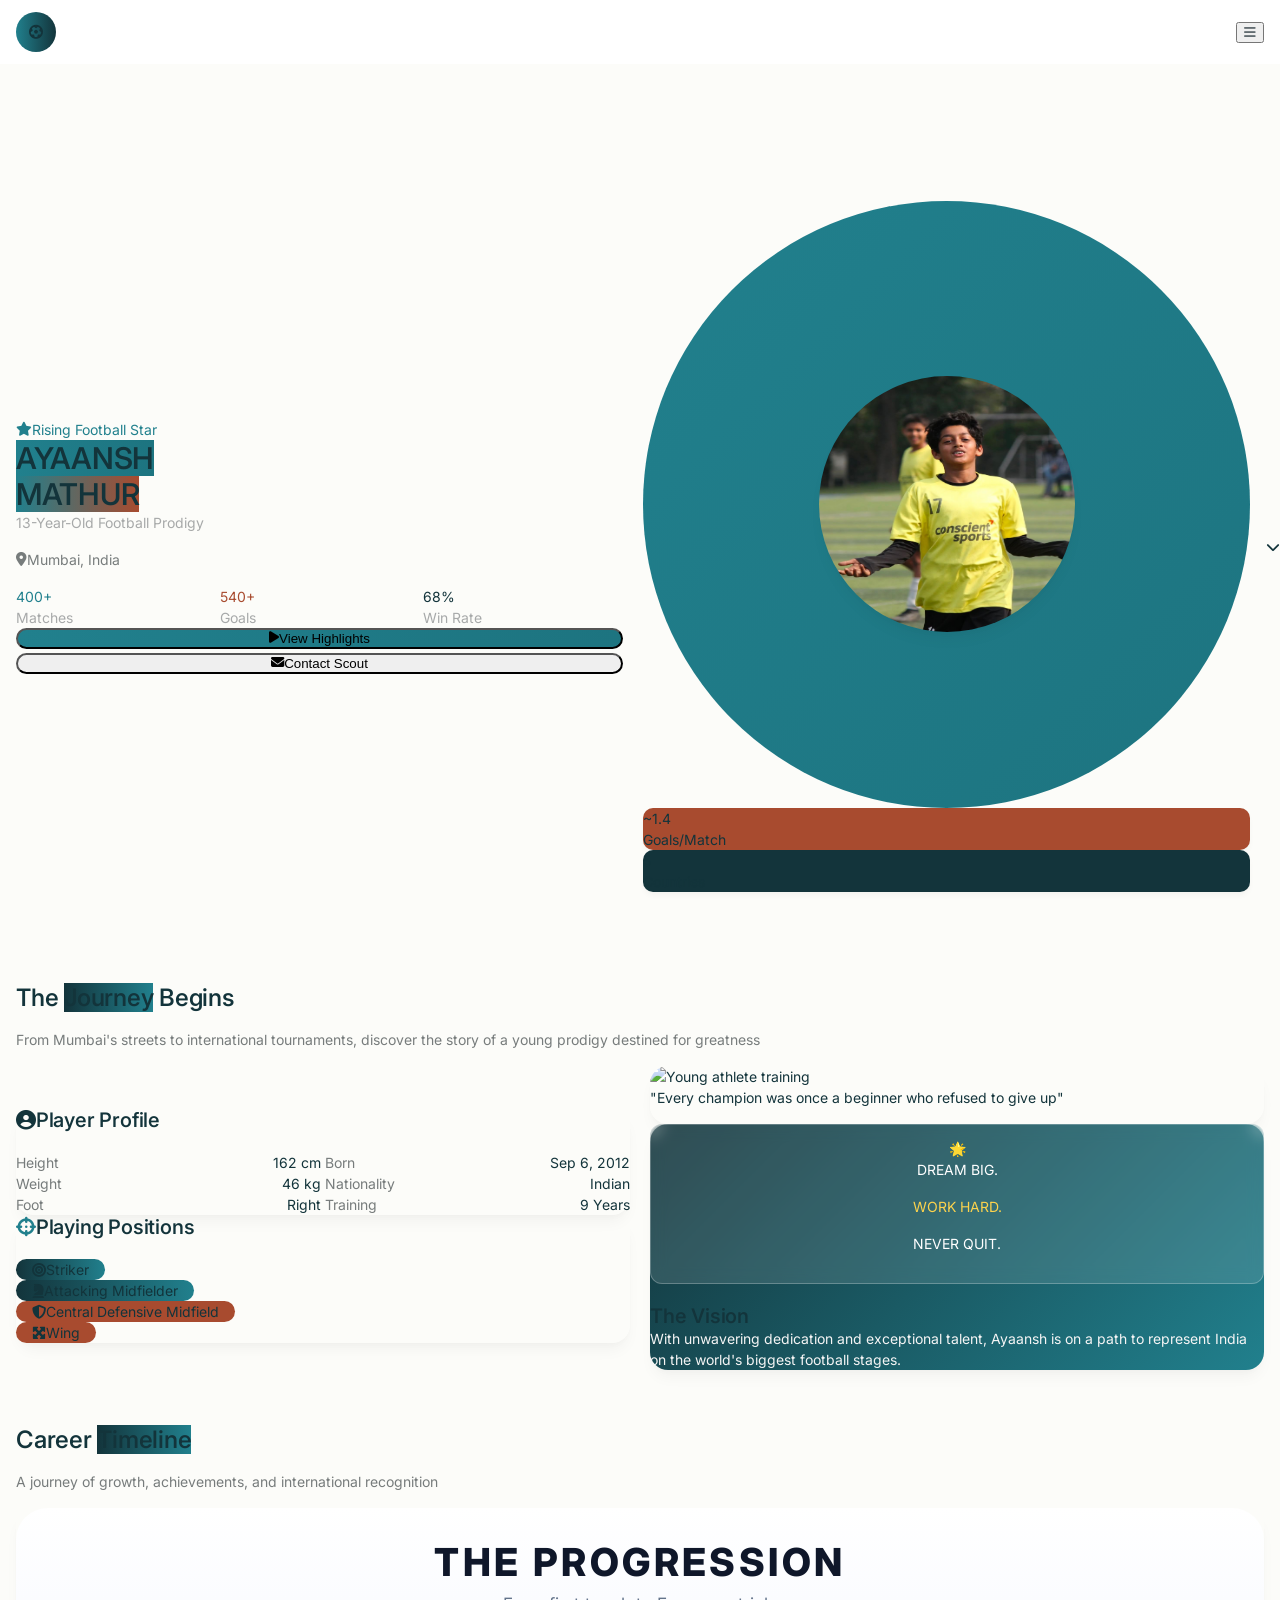
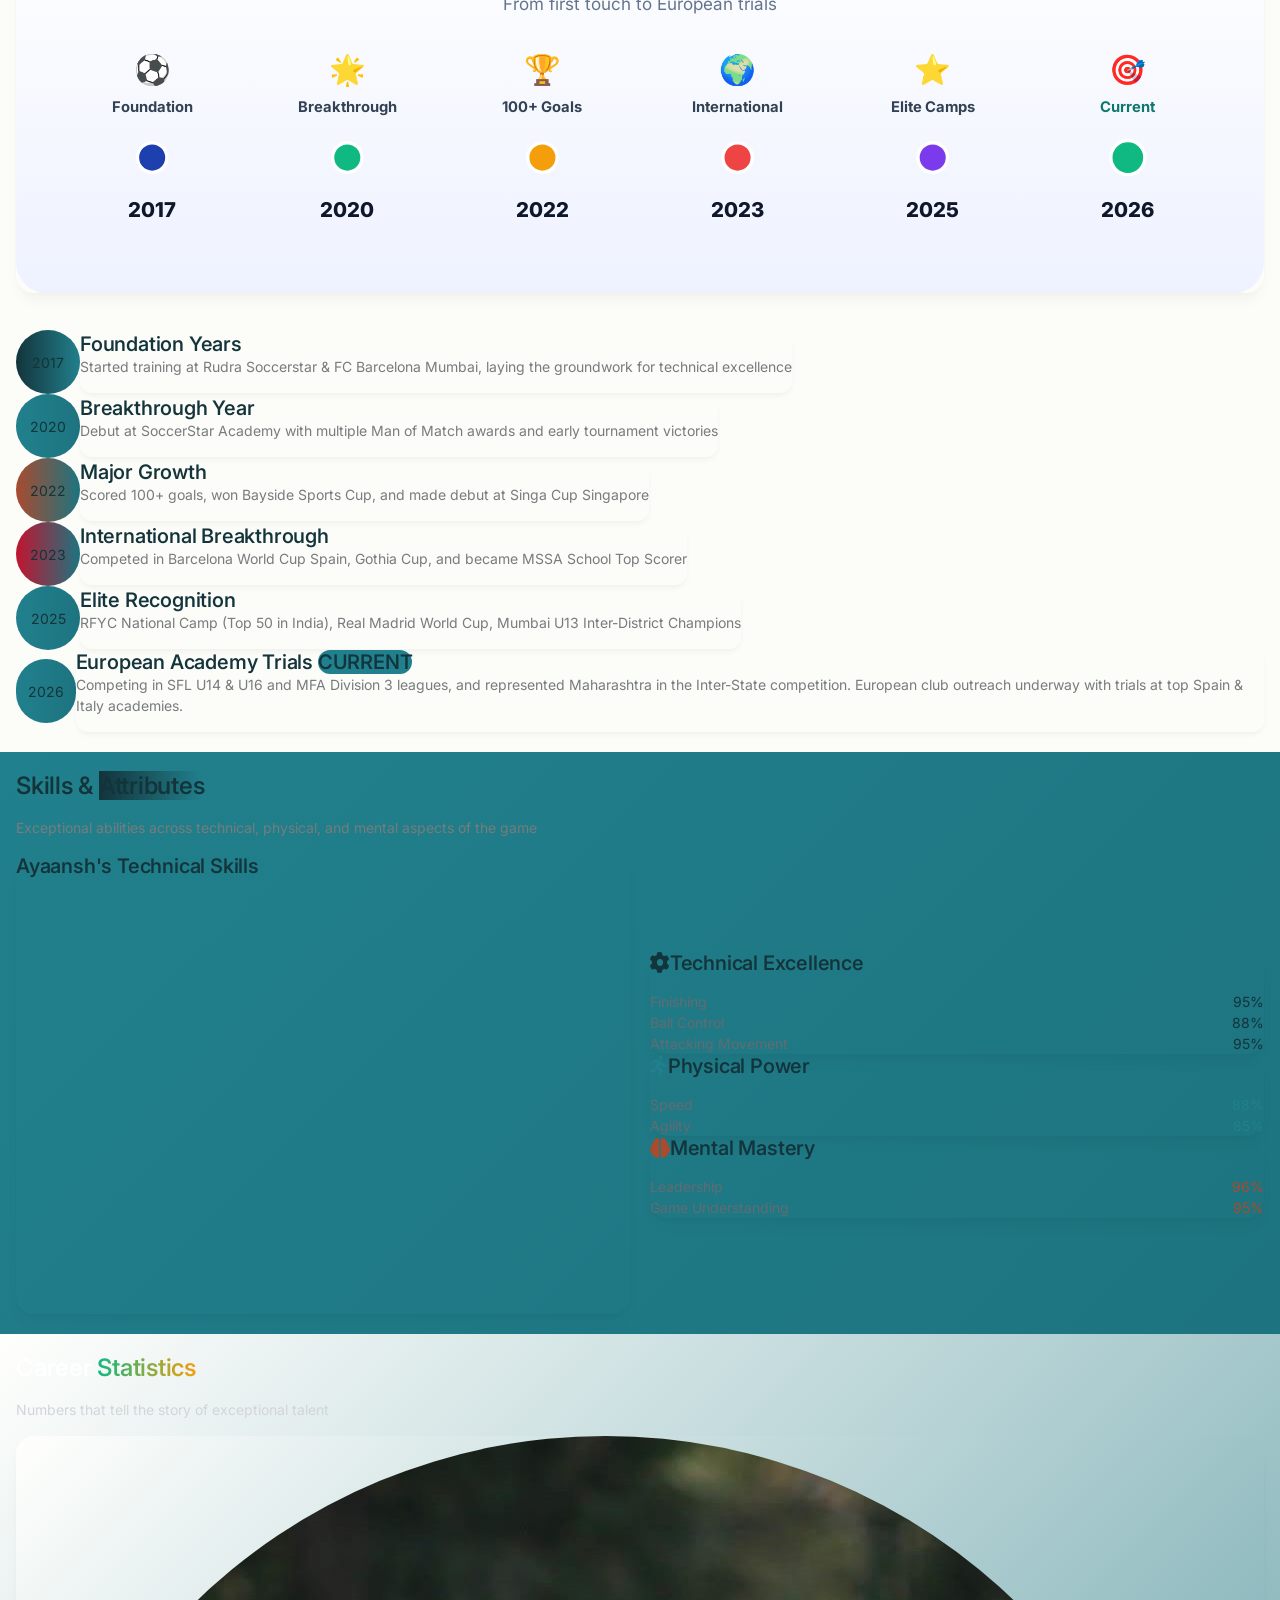
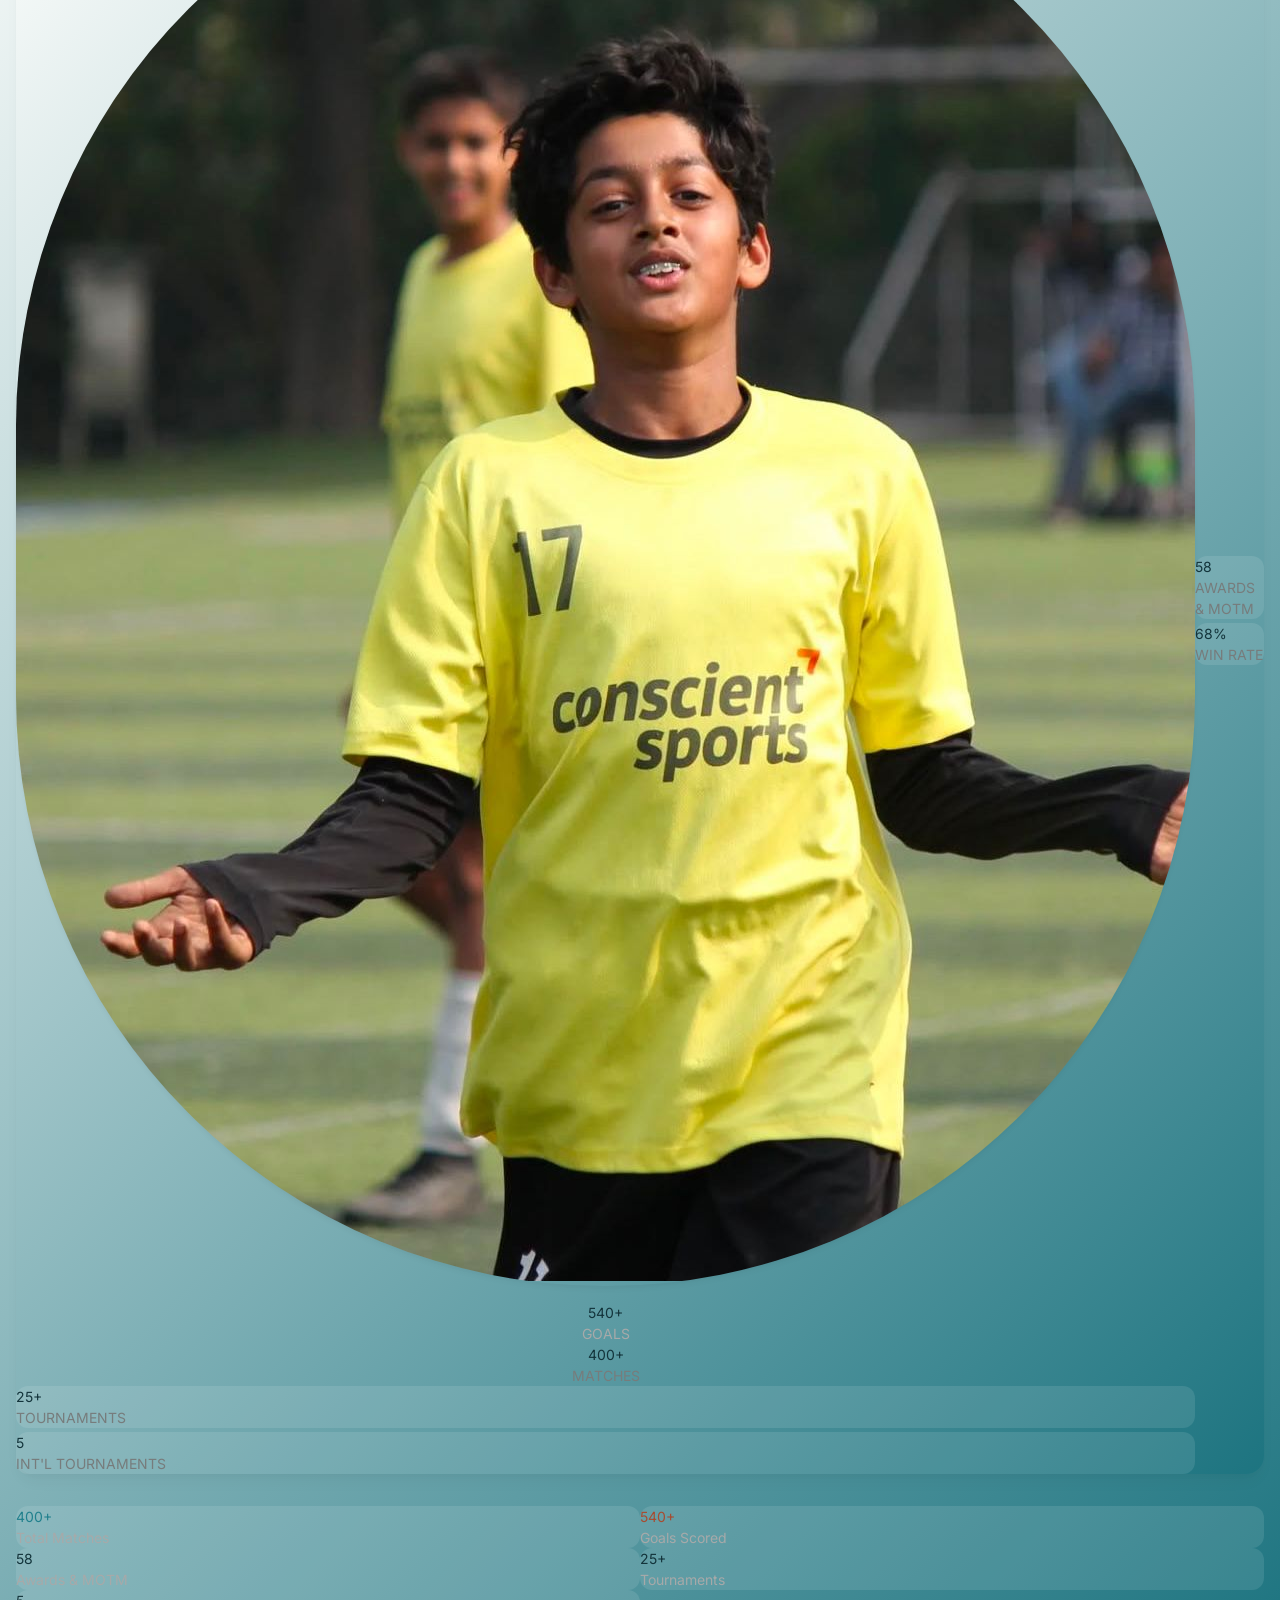
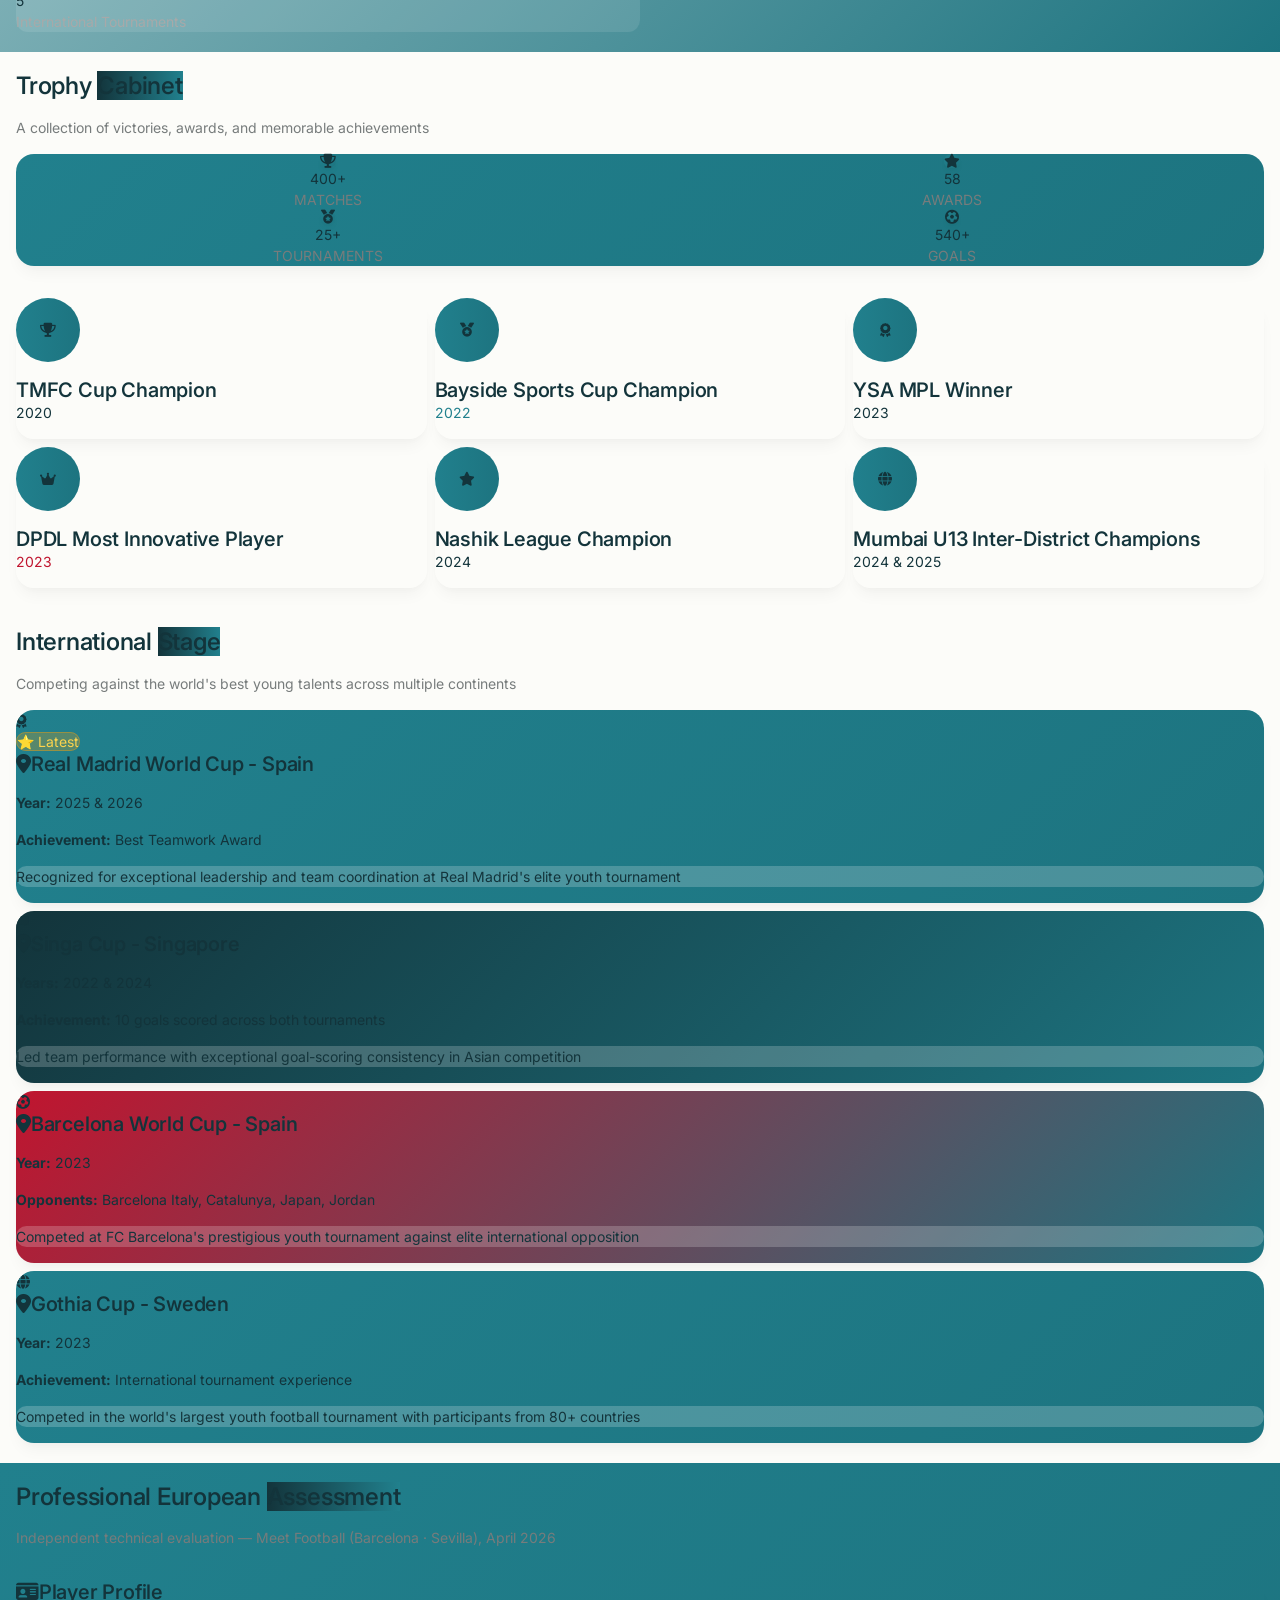
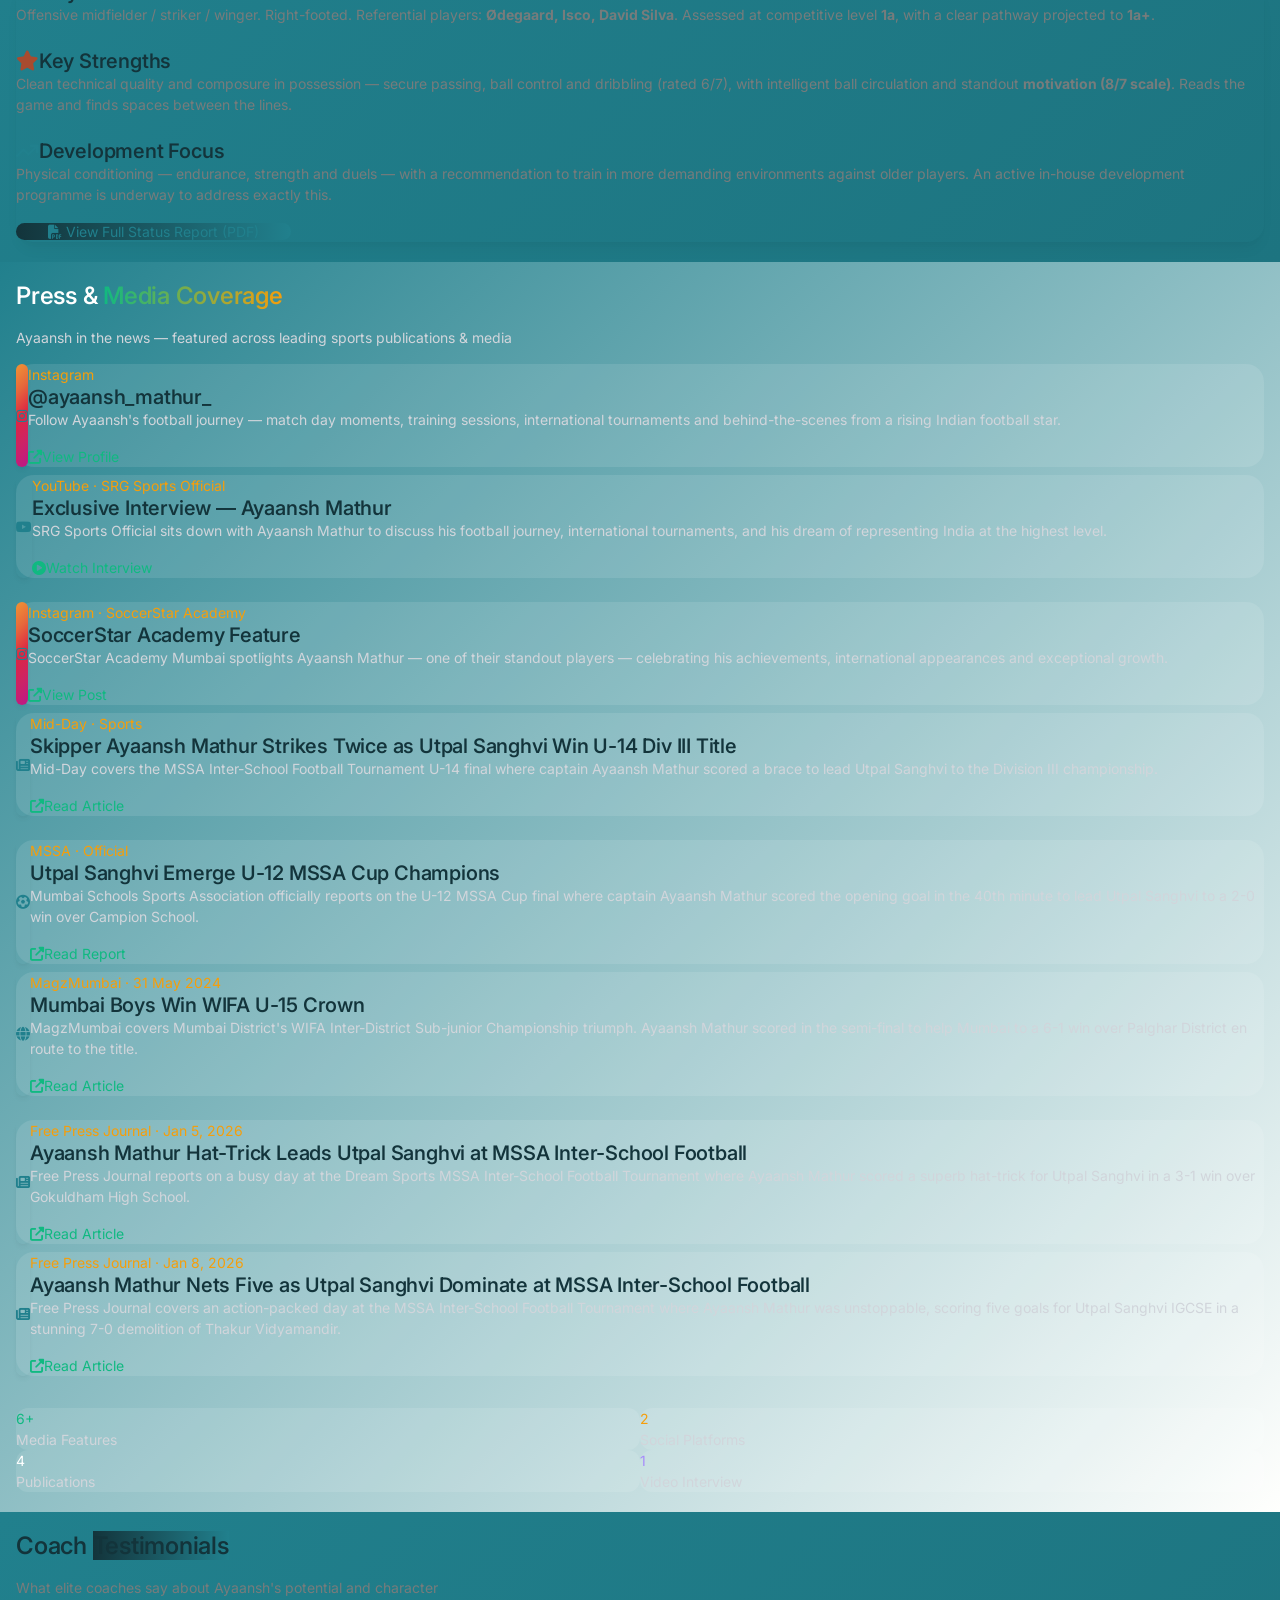
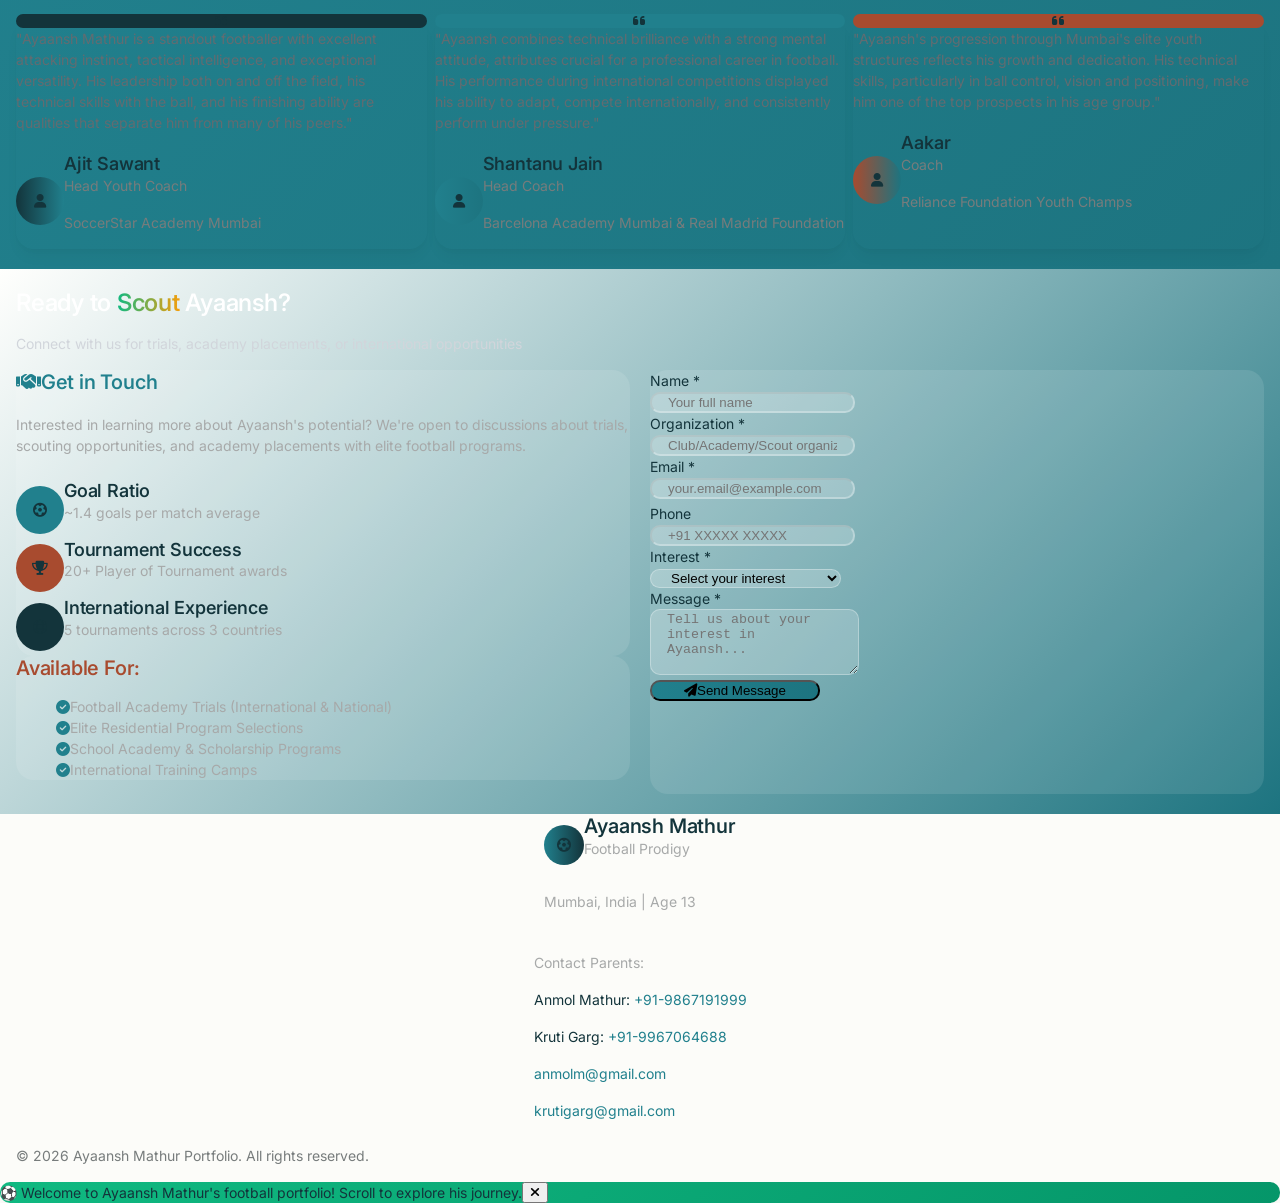
==== commit 35ecda3d: "Update weight to 46kg, replace blurry timeline image with crisp SVG, update 2026 entry (SFL U14/U16," ====
--- a/index.html
+++ b/index.html
@@ -475,7 +475,7 @@
                                     </div>
                                     <div class="flex justify-between items-center py-2 border-b border-gray-100">
                                         <span class="text-gray-600">Weight</span>
-                                        <span class="font-semibold text-gray-900">43 kg</span>
+                                        <span class="font-semibold text-gray-900">46 kg</span>
                                     </div>
                                     <div class="flex justify-between items-center py-2 border-b border-gray-100">
                                         <span class="text-gray-600">Foot</span>
@@ -573,11 +573,56 @@
                 </div>
                 
                 <div class="relative">
-                    <!-- Timeline Image -->
+                    <!-- Timeline Graphic (inline SVG) -->
                     <div class="mb-12">
-                        <img src="https://user-gen-media-assets.s3.amazonaws.com/gpt4o_images/519fda07-dabd-4d93-99d2-021bf6469559.png" 
-                             alt="Career Timeline Visualization" 
-                             class="w-full max-w-4xl mx-auto rounded-3xl shadow-2xl">
+                        <svg viewBox="0 0 1100 340" xmlns="http://www.w3.org/2000/svg" class="w-full max-w-4xl mx-auto rounded-3xl shadow-2xl" role="img" aria-label="Career progression timeline from 2017 to 2026">
+                            <defs>
+                                <linearGradient id="tlBg" x1="0" y1="0" x2="0" y2="1">
+                                    <stop offset="0%" stop-color="#ffffff"/>
+                                    <stop offset="100%" stop-color="#eef2ff"/>
+                                </linearGradient>
+                                <linearGradient id="tlLine" x1="0" y1="0" x2="1" y2="0">
+                                    <stop offset="0%" stop-color="#1e40af"/>
+                                    <stop offset="50%" stop-color="#10b981"/>
+                                    <stop offset="100%" stop-color="#f59e0b"/>
+                                </linearGradient>
+                            </defs>
+                            <rect x="0" y="0" width="1100" height="340" rx="28" fill="url(#tlBg)"/>
+                            <text x="550" y="60" text-anchor="middle" font-family="Inter,system-ui,sans-serif" font-size="34" font-weight="800" letter-spacing="3" fill="#0f172a">THE PROGRESSION</text>
+                            <text x="550" y="90" text-anchor="middle" font-family="Inter,system-ui,sans-serif" font-size="15" fill="#64748b">From first touch to European trials</text>
+                            <line x1="120" y1="220" x2="980" y2="220" stroke="url(#tlLine)" stroke-width="6" stroke-linecap="round"/>
+                            <g font-family="Inter,system-ui,sans-serif" text-anchor="middle">
+                                <text x="120" y="152" font-size="26">⚽</text>
+                                <text x="120" y="180" font-size="13" font-weight="700" fill="#334155">Foundation</text>
+                                <circle cx="120" cy="220" r="13" fill="#1e40af" stroke="#ffffff" stroke-width="3"/>
+                                <text x="120" y="272" font-size="18" font-weight="800" fill="#0f172a">2017</text>
+
+                                <text x="292" y="152" font-size="26">🌟</text>
+                                <text x="292" y="180" font-size="13" font-weight="700" fill="#334155">Breakthrough</text>
+                                <circle cx="292" cy="220" r="13" fill="#10b981" stroke="#ffffff" stroke-width="3"/>
+                                <text x="292" y="272" font-size="18" font-weight="800" fill="#0f172a">2020</text>
+
+                                <text x="464" y="152" font-size="26">🏆</text>
+                                <text x="464" y="180" font-size="13" font-weight="700" fill="#334155">100+ Goals</text>
+                                <circle cx="464" cy="220" r="13" fill="#f59e0b" stroke="#ffffff" stroke-width="3"/>
+                                <text x="464" y="272" font-size="18" font-weight="800" fill="#0f172a">2022</text>
+
+                                <text x="636" y="152" font-size="26">🌍</text>
+                                <text x="636" y="180" font-size="13" font-weight="700" fill="#334155">International</text>
+                                <circle cx="636" cy="220" r="13" fill="#ef4444" stroke="#ffffff" stroke-width="3"/>
+                                <text x="636" y="272" font-size="18" font-weight="800" fill="#0f172a">2023</text>
+
+                                <text x="808" y="152" font-size="26">⭐</text>
+                                <text x="808" y="180" font-size="13" font-weight="700" fill="#334155">Elite Camps</text>
+                                <circle cx="808" cy="220" r="13" fill="#7c3aed" stroke="#ffffff" stroke-width="3"/>
+                                <text x="808" y="272" font-size="18" font-weight="800" fill="#0f172a">2025</text>
+
+                                <text x="980" y="152" font-size="26">🎯</text>
+                                <text x="980" y="180" font-size="13" font-weight="700" fill="#0f766e">Current</text>
+                                <circle cx="980" cy="220" r="15" fill="#10b981" stroke="#ffffff" stroke-width="3"/>
+                                <text x="980" y="272" font-size="18" font-weight="800" fill="#0f172a">2026</text>
+                            </g>
+                        </svg>
                     </div>
                     
                     <!-- Timeline Items -->
@@ -638,7 +683,7 @@
                             </div>
                             <div class="flex-1 bg-white rounded-2xl p-6 shadow-lg border border-gray-100 ring-2 ring-football-green/30">
                                 <h3 class="text-xl font-bold text-gray-900 mb-2">European Academy Trials <span class="text-xs bg-football-green text-white px-2 py-1 rounded-full ml-2">CURRENT</span></h3>
-                                <p class="text-gray-600">Active in YPL MFA U14 &amp; Leno U14 leagues with RMF White. European club outreach campaign to 8 top academies in Spain &amp; Italy. Trialling with La Liga and Serie A youth programmes.</p>
+                                <p class="text-gray-600">Competing in SFL U14 &amp; U16 and MFA Division 3 leagues, and represented Maharashtra in the Inter-State competition. European club outreach underway with trials at top Spain &amp; Italy academies.</p>
                             </div>
                         </div>
                     </div>
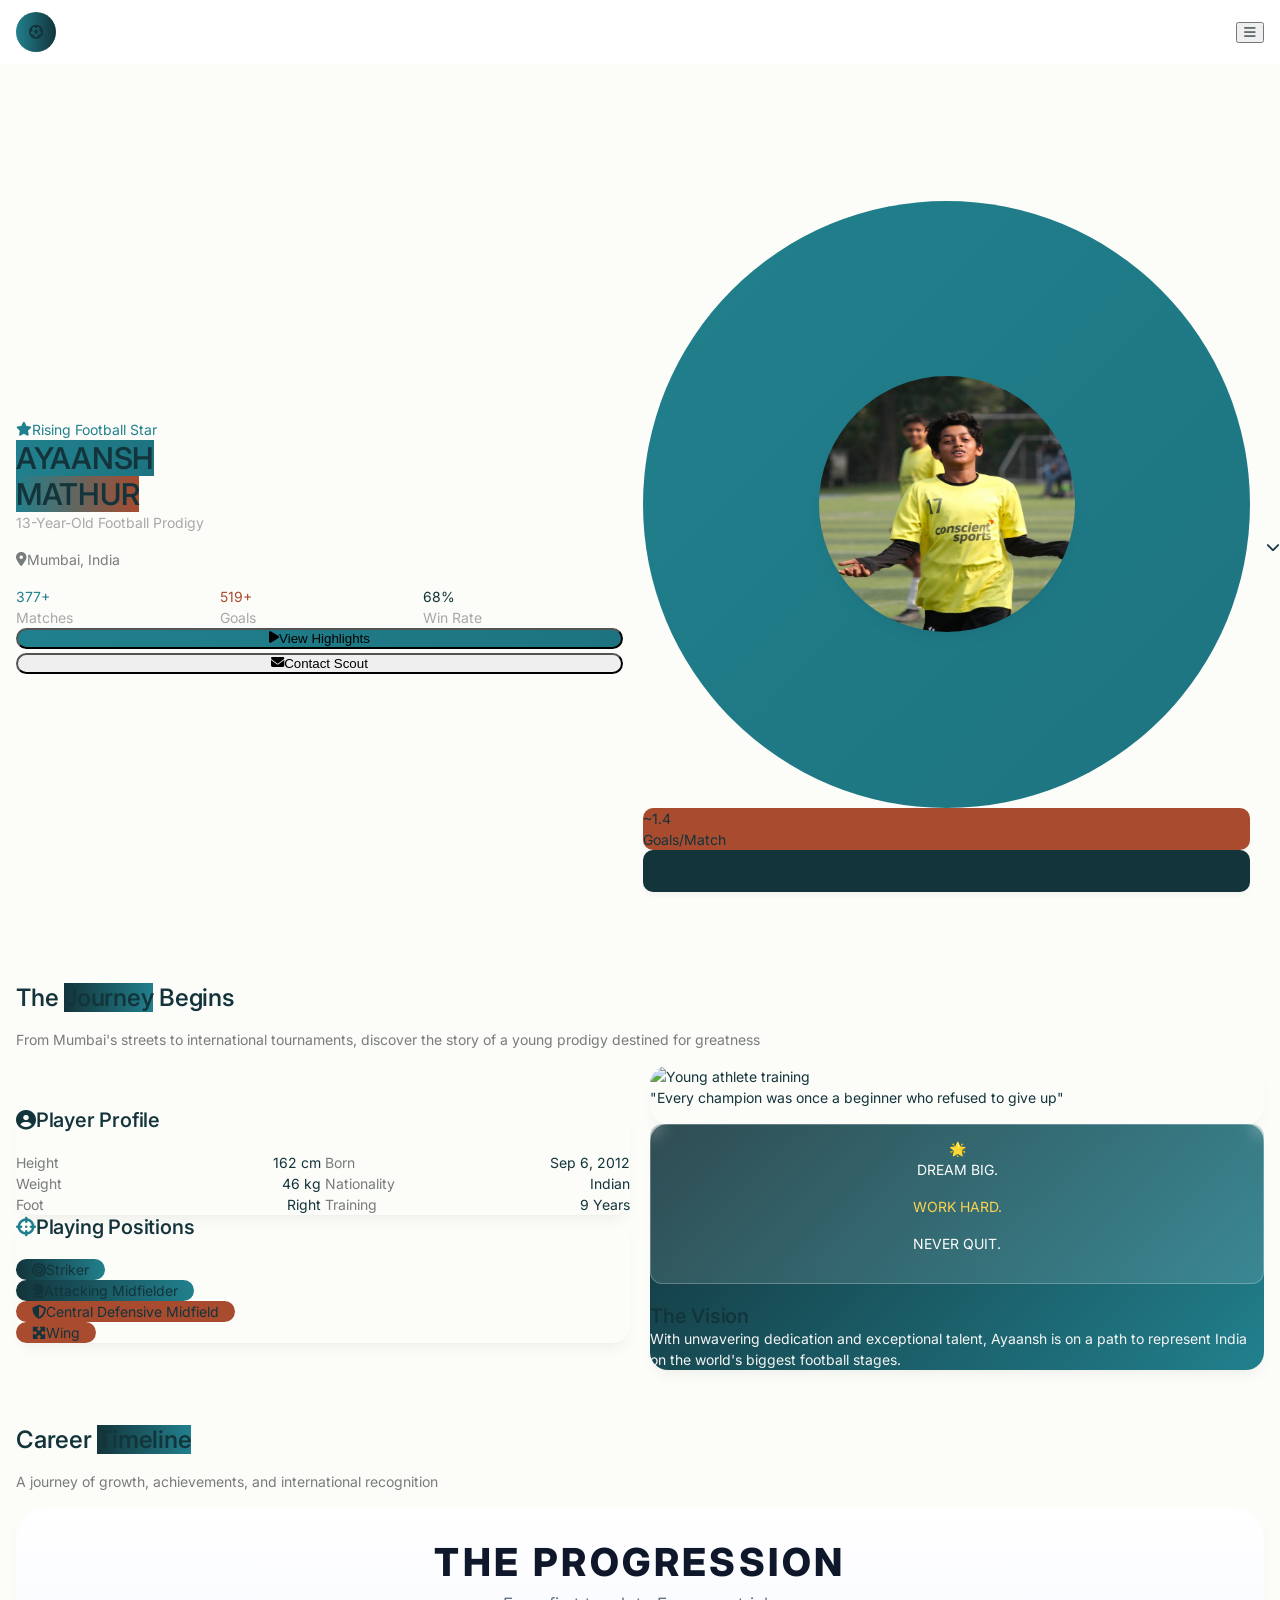
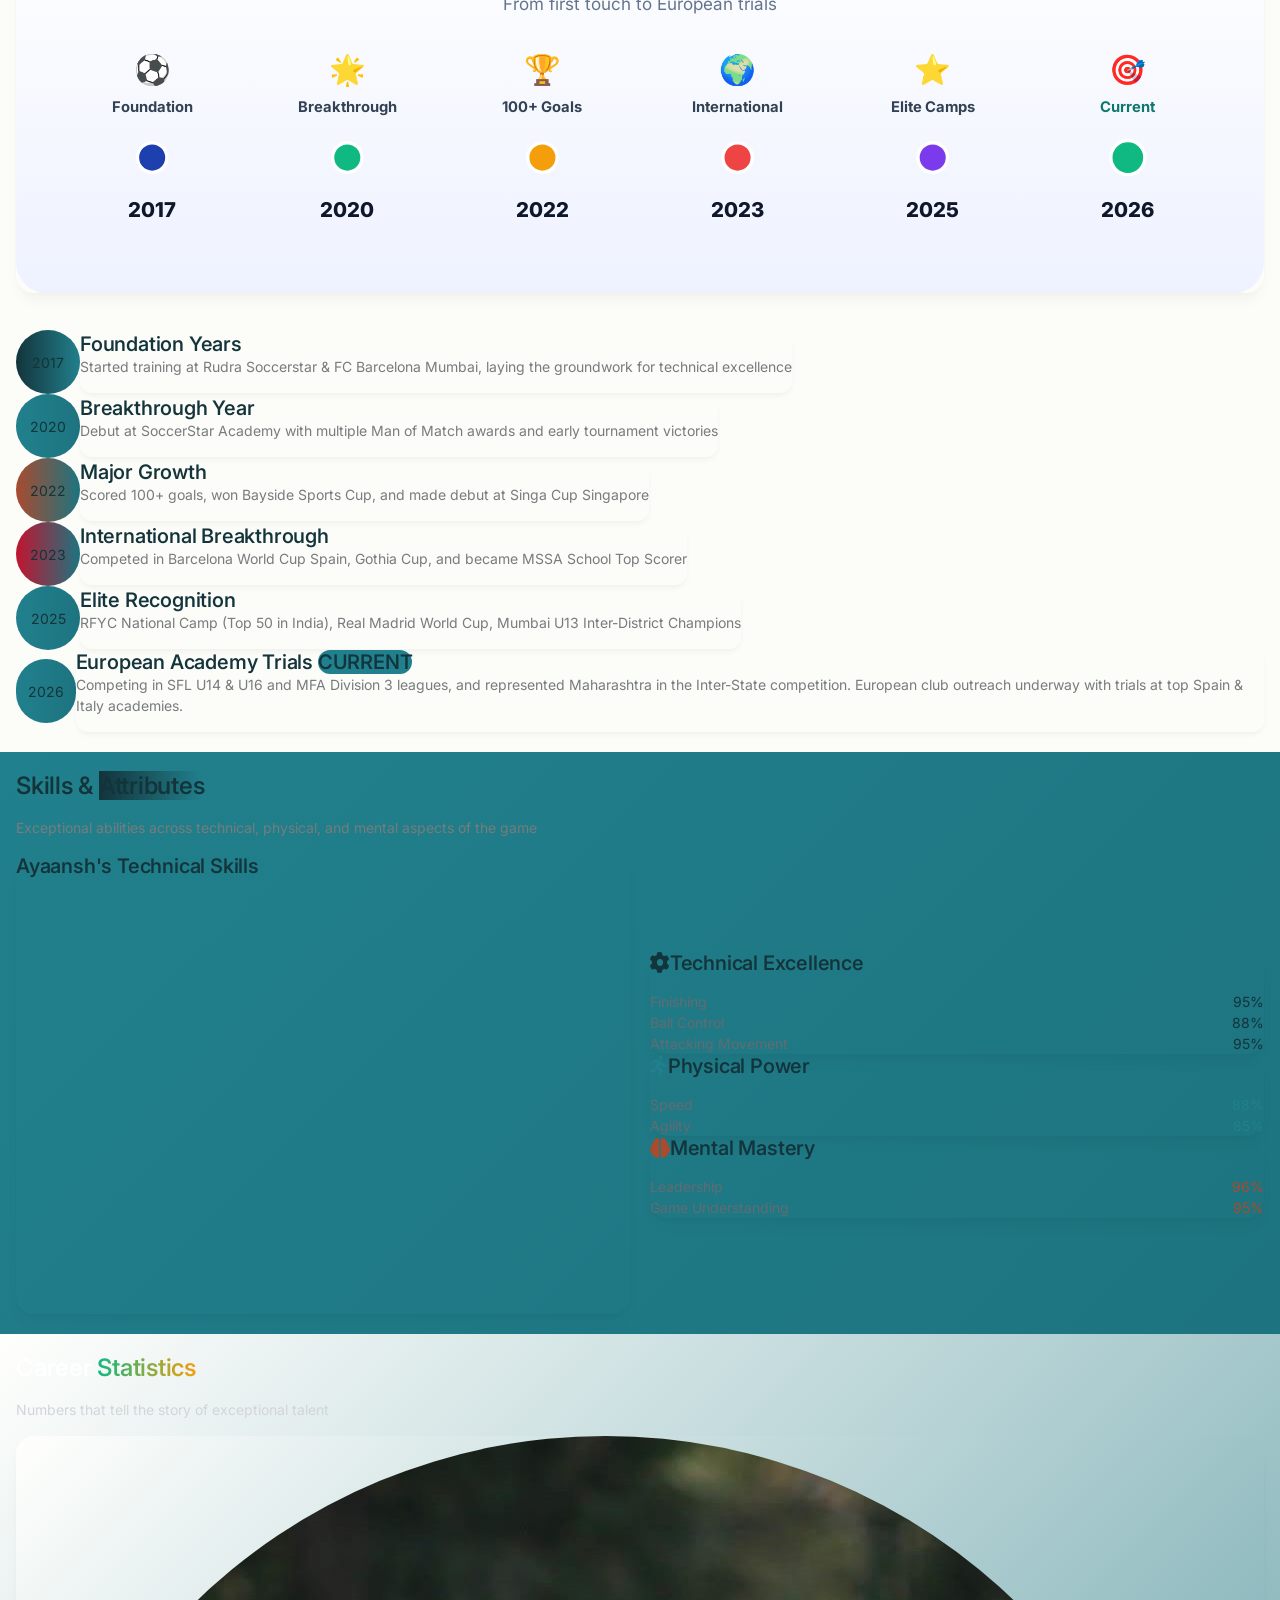
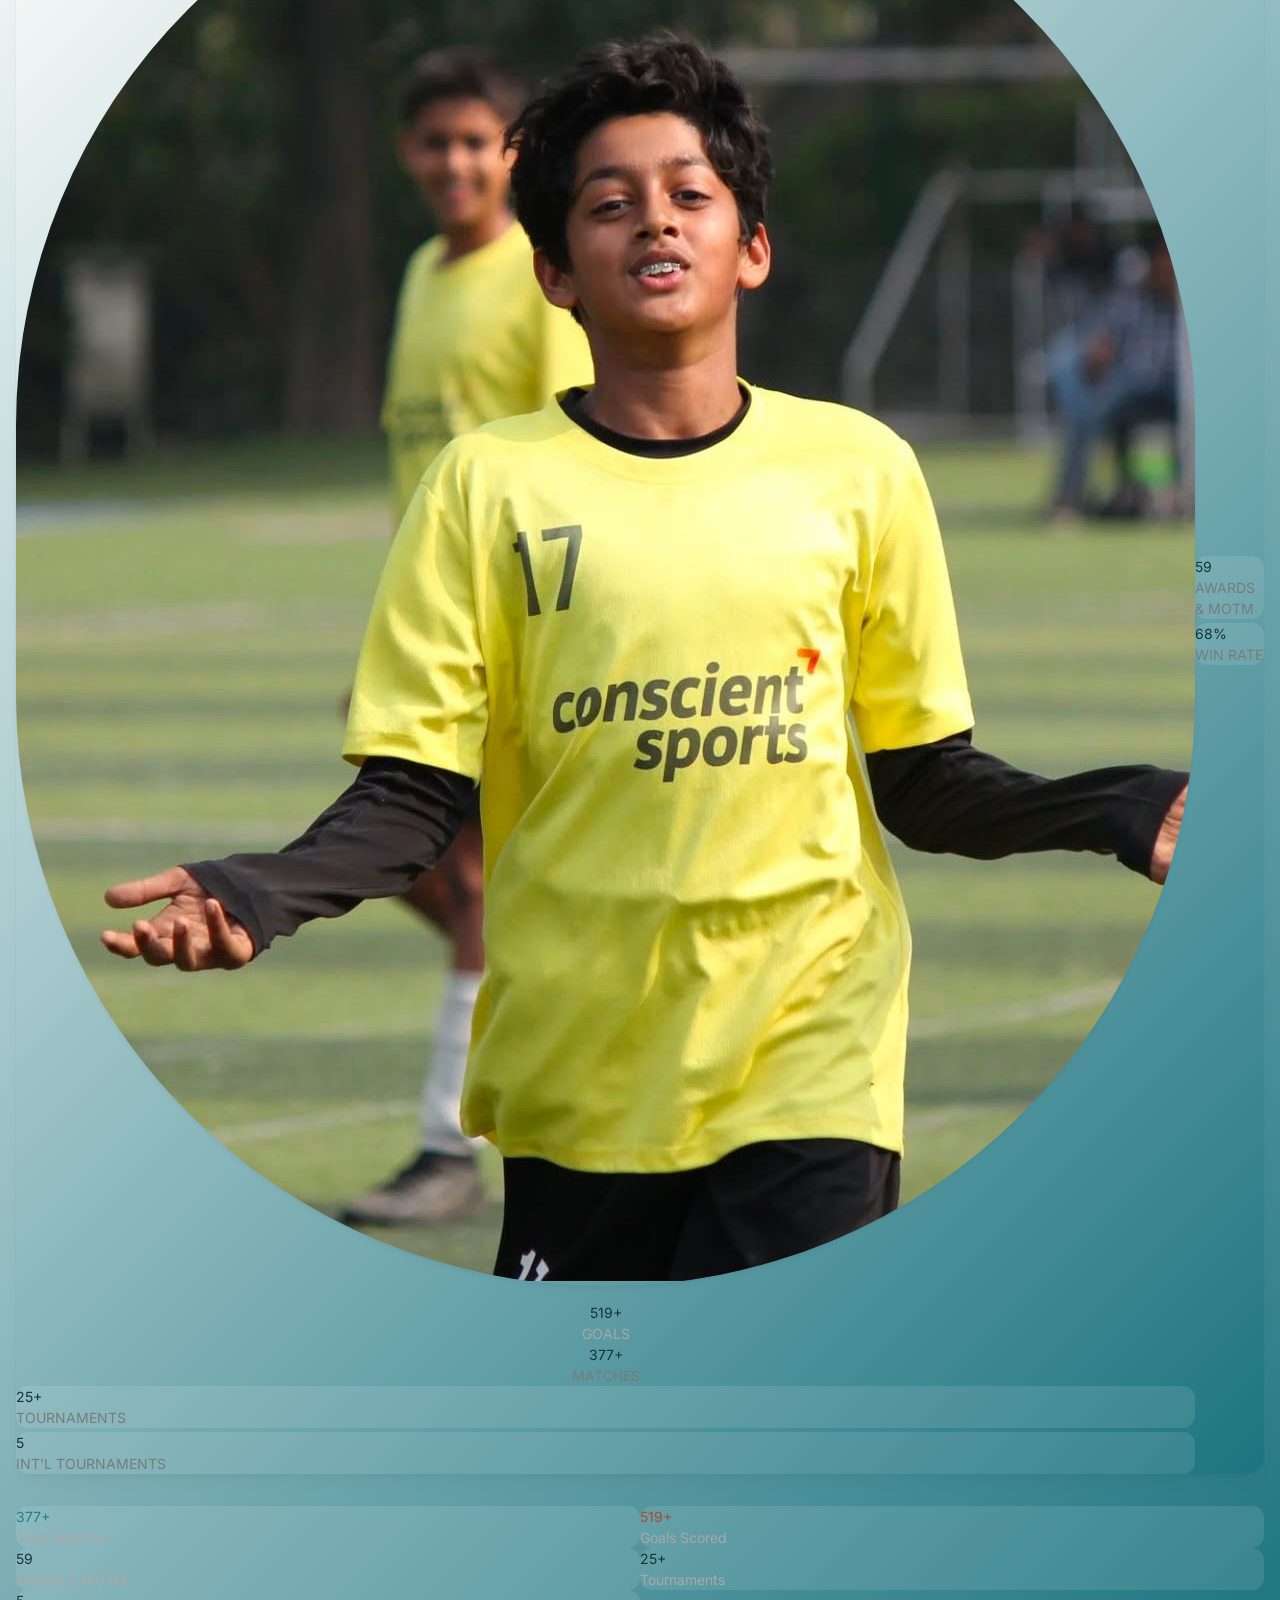
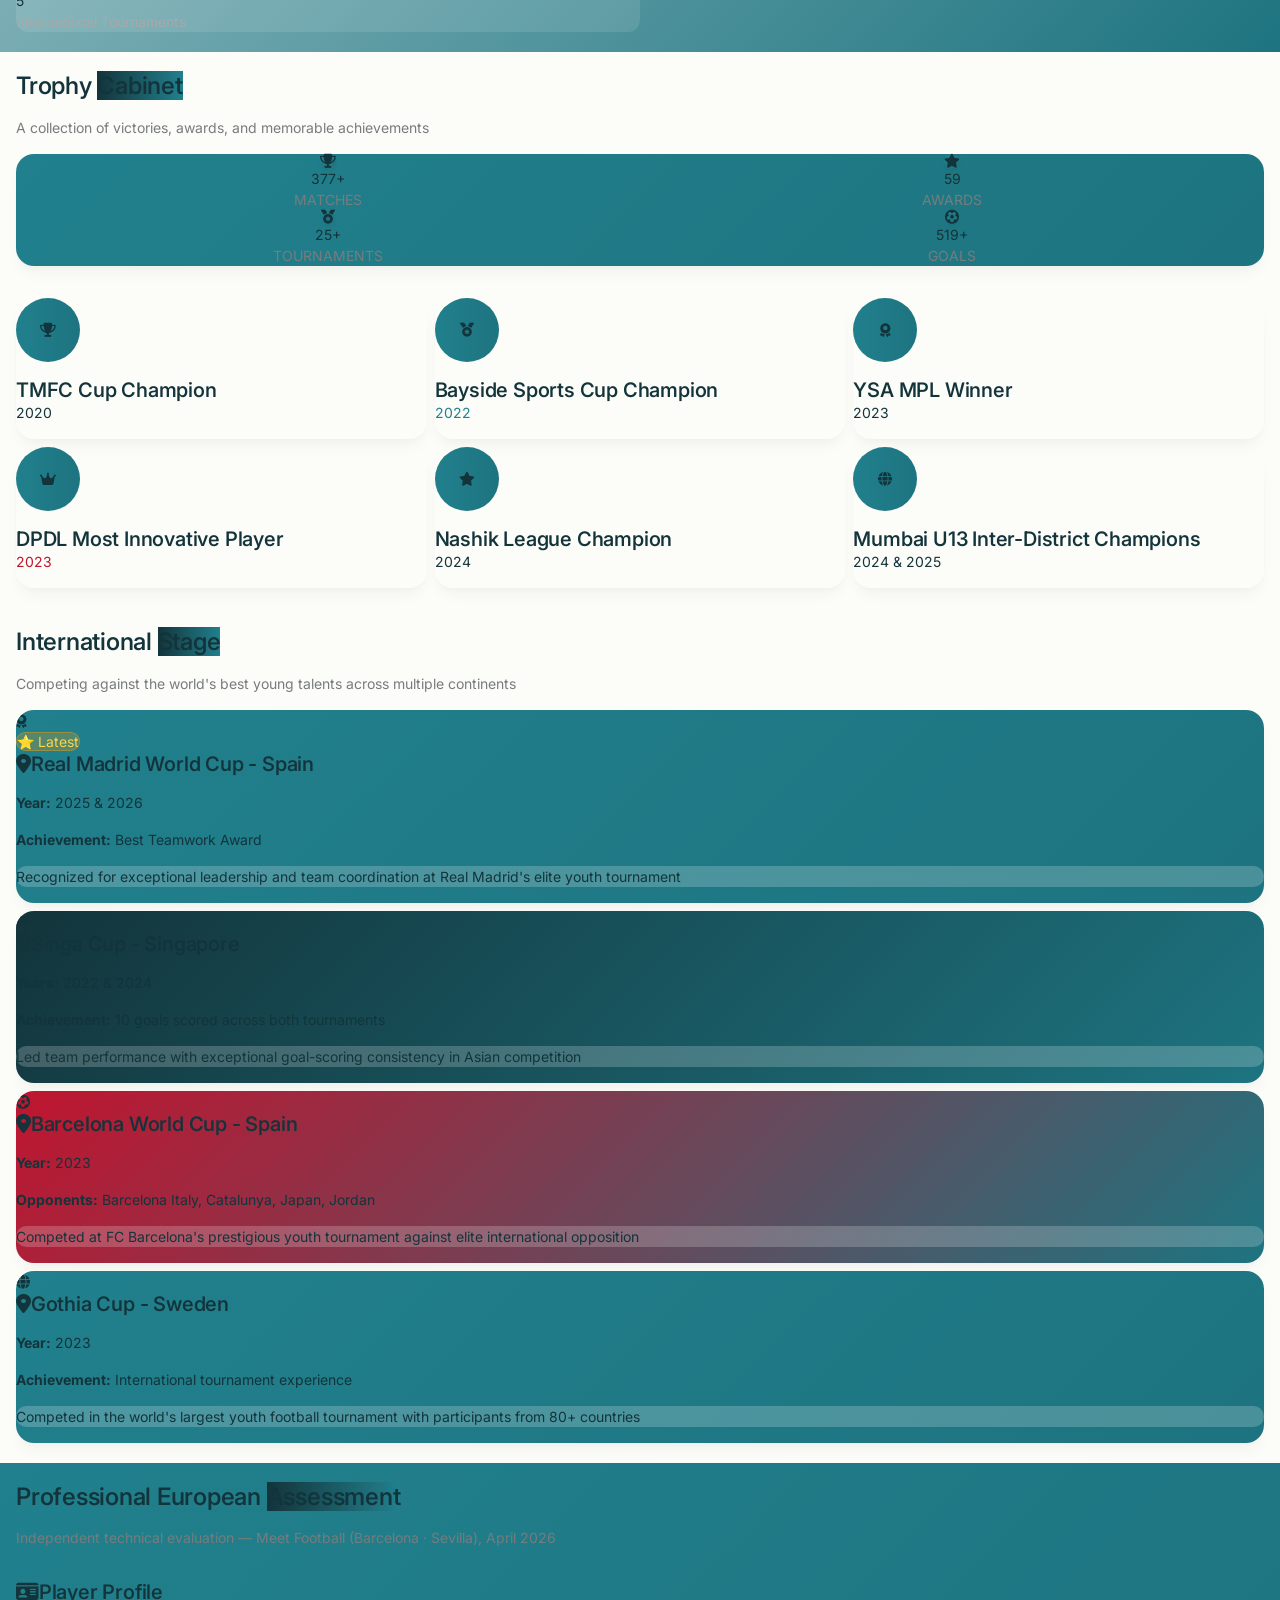
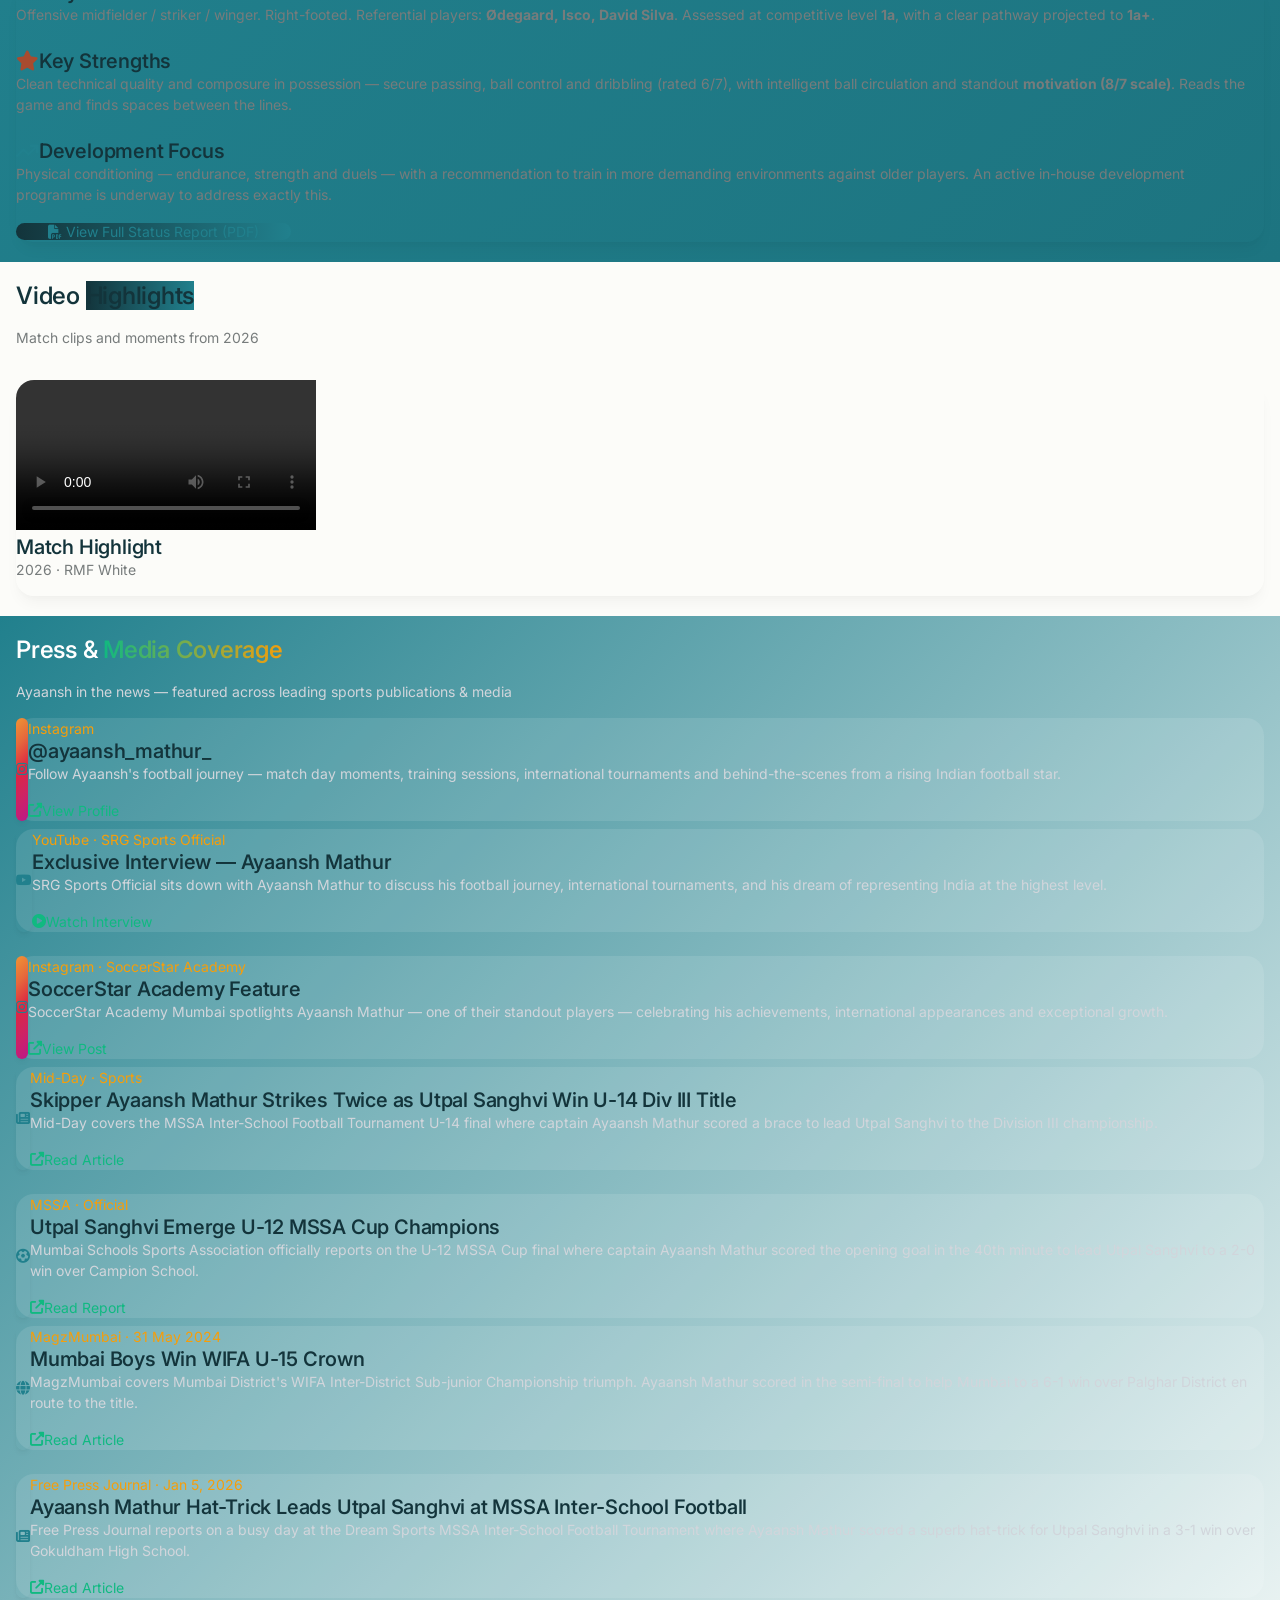
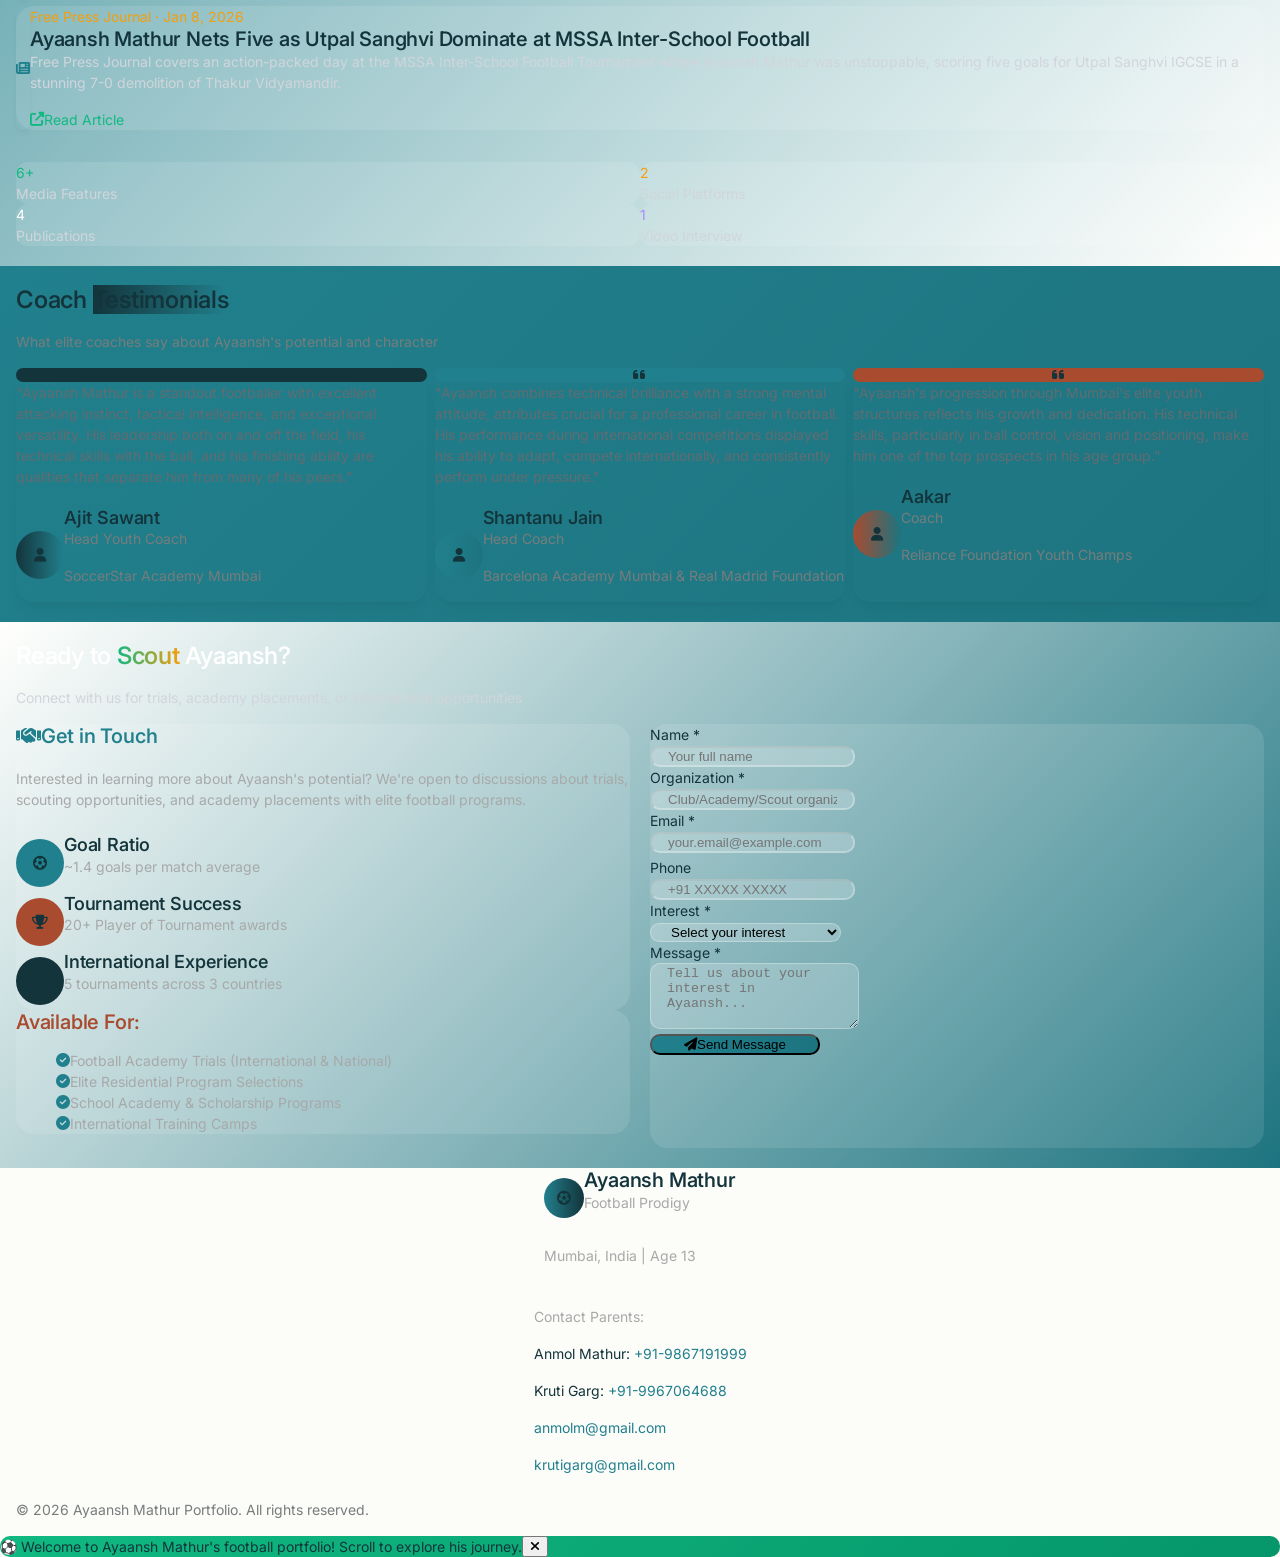
==== commit 49e39c6e: "Refresh stats from Football Data sheet (519 goals/377 matches/59 awards/41 MOTM), add stats updater " ====
--- a/index.html
+++ b/index.html
@@ -8,7 +8,7 @@
          PRIMARY SEO TAGS
     ═══════════════════════════════════════════════════════════ -->
     <title>Ayaansh Mathur | Indian Youth Football Prodigy from Mumbai | U14 Soccer Star</title>
-    <meta name="description" content="Ayaansh Mathur is a 13-year-old Indian football prodigy from Mumbai with 540+ goals, 400+ matches, and international tournament experience in Spain, Sweden & Singapore. Currently trialling with European academies in 2026.">
+    <meta name="description" content="Ayaansh Mathur is a 13-year-old Indian football prodigy from Mumbai with 519+ goals, 377+ matches, and international tournament experience in Spain, Sweden & Singapore. Currently trialling with European academies in 2026.">
 
     <!-- Keywords (broad + long-tail for Indian youth soccer discovery) -->
     <meta name="keywords" content="
@@ -56,7 +56,7 @@
     ═══════════════════════════════════════════════════════════ -->
     <meta property="og:type" content="profile">
     <meta property="og:title" content="Ayaansh Mathur | Indian Youth Football Prodigy | Mumbai U14 Soccer Star">
-    <meta property="og:description" content="13-year-old football sensation from Mumbai with 540+ goals in 400+ matches. International tournaments in Spain, Sweden & Singapore. Currently trialling with European academies 2026.">
+    <meta property="og:description" content="13-year-old football sensation from Mumbai with 519+ goals in 377+ matches. International tournaments in Spain, Sweden & Singapore. Currently trialling with European academies 2026.">
     <meta property="og:image" content="https://ayaansh.anmolmathur.com/AyaanshMathur.jpg">
     <meta property="og:image:alt" content="Ayaansh Mathur - Indian Youth Football Prodigy from Mumbai">
     <meta property="og:image:width" content="1200">
@@ -74,7 +74,7 @@
     ═══════════════════════════════════════════════════════════ -->
     <meta name="twitter:card" content="summary_large_image">
     <meta name="twitter:title" content="Ayaansh Mathur | Indian Child Football Prodigy | Mumbai Soccer Star">
-    <meta name="twitter:description" content="13-year-old Mumbai football prodigy — 540+ goals in 400+ matches. Trialling with European academies 2026. India's next big soccer talent. #IndianFootball #YouthSoccer">
+    <meta name="twitter:description" content="13-year-old Mumbai football prodigy — 519+ goals in 377+ matches. Trialling with European academies 2026. India's next big soccer talent. #IndianFootball #YouthSoccer">
     <meta name="twitter:image" content="https://ayaansh.anmolmathur.com/AyaanshMathur.jpg">
     <meta name="twitter:image:alt" content="Ayaansh Mathur - Indian Youth Football Prodigy">
     <meta name="twitter:site" content="@ayaansh_football">
@@ -92,7 +92,7 @@
           "@id": "https://ayaansh.anmolmathur.com/#person",
           "name": "Ayaansh Mathur",
           "alternateName": ["Ayaansh", "Ayaansh football", "Mumbai football prodigy"],
-          "description": "13-year-old Indian football prodigy from Mumbai with 540+ goals in 400+ matches. 58 awards including 34 Man of the Match. International tournament experience across Spain, Sweden and Singapore. Currently trialling with European academies in 2026.",
+          "description": "13-year-old Indian football prodigy from Mumbai with 519+ goals in 377+ matches. 59 awards including 41 Man of the Match. International tournament experience across Spain, Sweden and Singapore. Currently trialling with European academies in 2026.",
           "birthDate": "2012-09-06",
           "nationality": "Indian",
           "gender": "Male",
@@ -325,6 +325,7 @@
                     <a href="#achievements" class="nav-link text-gray-700 hover:text-football-blue font-medium transition-colors">Achievements</a>
                     <a href="#international" class="nav-link text-gray-700 hover:text-football-blue font-medium transition-colors">International</a>
                     <a href="#assessment" class="nav-link text-gray-700 hover:text-football-blue font-medium transition-colors">Assessment</a>
+                    <a href="#highlights" class="nav-link text-gray-700 hover:text-football-blue font-medium transition-colors">Highlights</a>
                     <a href="#press" class="nav-link text-gray-700 hover:text-football-blue font-medium transition-colors">Press</a>
                     <a href="#testimonials" class="nav-link text-gray-700 hover:text-football-blue font-medium transition-colors">Testimonials</a>
                     <a href="#contact" class="bg-gradient-to-r from-football-blue to-football-green text-white px-6 py-2 rounded-full font-semibold hover:shadow-lg transition-all">Contact Scout</a>
@@ -347,6 +348,7 @@
                 <a href="#achievements" class="block text-gray-700 hover:text-football-blue font-medium">Achievements</a>
                 <a href="#international" class="block text-gray-700 hover:text-football-blue font-medium">International</a>
                 <a href="#assessment" class="block text-gray-700 hover:text-football-blue font-medium">Assessment</a>
+                <a href="#highlights" class="block text-gray-700 hover:text-football-blue font-medium">Highlights</a>
                 <a href="#press" class="block text-gray-700 hover:text-football-blue font-medium">Press</a>
                 <a href="#testimonials" class="block text-gray-700 hover:text-football-blue font-medium">Testimonials</a>
                 <a href="#contact" class="block bg-gradient-to-r from-football-blue to-football-green text-white px-6 py-2 rounded-full font-semibold text-center">Contact Scout</a>
@@ -391,11 +393,11 @@
                     <!-- Key Stats -->
                     <div class="grid grid-cols-3 gap-4 animate-fade-in" style="animation-delay: 0.3s;">
                         <div class="text-center bg-white/10 backdrop-blur-md rounded-2xl p-4 border border-white/20">
-                            <div class="text-2xl lg:text-3xl font-bold text-football-green">400+</div>
+                            <div class="text-2xl lg:text-3xl font-bold text-football-green">377+</div>
                             <div class="text-sm text-gray-300">Matches</div>
                         </div>
                         <div class="text-center bg-white/10 backdrop-blur-md rounded-2xl p-4 border border-white/20">
-                            <div class="text-2xl lg:text-3xl font-bold text-football-orange">540+</div>
+                            <div class="text-2xl lg:text-3xl font-bold text-football-orange">519+</div>
                             <div class="text-sm text-gray-300">Goals</div>
                         </div>
                         <div class="text-center bg-white/10 backdrop-blur-md rounded-2xl p-4 border border-white/20">
@@ -832,14 +834,14 @@
                                 <div class="w-32 h-32 rounded-full border-4 border-emerald-500 overflow-hidden mb-4 shadow-lg">
                                     <img src="AyaanshMathur.jpg" alt="Ayaansh Mathur" class="w-full h-full object-cover">
                                 </div>
-                                <div class="text-5xl font-black text-emerald-400">540+</div>
+                                <div class="text-5xl font-black text-emerald-400">519+</div>
                                 <div class="text-lg font-bold text-gray-300 tracking-widest mt-1">GOALS</div>
-                                <div class="mt-3 text-4xl font-black text-white">400+</div>
+                                <div class="mt-3 text-4xl font-black text-white">377+</div>
                                 <div class="text-sm font-bold text-gray-400 tracking-widest">MATCHES</div>
                             </div>
                             <div class="flex flex-col gap-4">
                                 <div class="bg-white/10 rounded-2xl p-5 text-center border border-white/10">
-                                    <div class="text-3xl font-black text-yellow-400">58</div>
+                                    <div class="text-3xl font-black text-yellow-400">59</div>
                                     <div class="text-xs font-bold text-gray-400 tracking-wider mt-1">AWARDS &amp; MOTM</div>
                                 </div>
                                 <div class="bg-white/10 rounded-2xl p-5 text-center border border-white/10">
@@ -863,15 +865,15 @@
                 
                 <div class="grid grid-cols-2 lg:grid-cols-5 gap-6">
                     <div class="bg-white/10 backdrop-blur-md rounded-2xl p-6 text-center border border-white/20">
-                        <div class="text-3xl font-bold text-football-green mb-2">400+</div>
+                        <div class="text-3xl font-bold text-football-green mb-2">377+</div>
                         <div class="text-sm text-gray-300">Total Matches</div>
                     </div>
                     <div class="bg-white/10 backdrop-blur-md rounded-2xl p-6 text-center border border-white/20">
-                        <div class="text-3xl font-bold text-football-orange mb-2">540+</div>
+                        <div class="text-3xl font-bold text-football-orange mb-2">519+</div>
                         <div class="text-sm text-gray-300">Goals Scored</div>
                     </div>
                     <div class="bg-white/10 backdrop-blur-md rounded-2xl p-6 text-center border border-white/20">
-                        <div class="text-3xl font-bold text-yellow-400 mb-2">58</div>
+                        <div class="text-3xl font-bold text-yellow-400 mb-2">59</div>
                         <div class="text-sm text-gray-300">Awards &amp; MOTM</div>
                     </div>
                     <div class="bg-white/10 backdrop-blur-md rounded-2xl p-6 text-center border border-white/20">
@@ -905,14 +907,14 @@
                                 <div class="w-20 h-20 bg-gradient-to-br from-amber-400 to-yellow-500 rounded-full flex items-center justify-center mb-3 shadow-lg">
                                     <i class="fas fa-trophy text-white text-3xl"></i>
                                 </div>
-                                <div class="text-4xl font-black text-gray-800">400+</div>
+                                <div class="text-4xl font-black text-gray-800">377+</div>
                                 <div class="text-sm font-bold text-gray-500 tracking-wider">MATCHES</div>
                             </div>
                             <div class="flex flex-col items-center text-center">
                                 <div class="w-20 h-20 bg-gradient-to-br from-emerald-400 to-green-600 rounded-full flex items-center justify-center mb-3 shadow-lg">
                                     <i class="fas fa-star text-white text-3xl"></i>
                                 </div>
-                                <div class="text-4xl font-black text-gray-800">58</div>
+                                <div class="text-4xl font-black text-gray-800">59</div>
                                 <div class="text-sm font-bold text-gray-500 tracking-wider">AWARDS</div>
                             </div>
                             <div class="flex flex-col items-center text-center">
@@ -926,7 +928,7 @@
                                 <div class="w-20 h-20 bg-gradient-to-br from-purple-400 to-pink-600 rounded-full flex items-center justify-center mb-3 shadow-lg">
                                     <i class="fas fa-futbol text-white text-3xl"></i>
                                 </div>
-                                <div class="text-4xl font-black text-gray-800">540+</div>
+                                <div class="text-4xl font-black text-gray-800">519+</div>
                                 <div class="text-sm font-bold text-gray-500 tracking-wider">GOALS</div>
                             </div>
                         </div>
@@ -1135,6 +1137,30 @@
                         <a href="Ayaansh-Mathur-Spain-Assessment-Apr2026.pdf" target="_blank" rel="noopener noreferrer" class="inline-flex items-center bg-gradient-to-r from-football-blue to-football-green text-white px-8 py-3 rounded-full font-semibold hover:shadow-lg transition-all">
                             <i class="fas fa-file-pdf mr-2"></i> View Full Status Report (PDF)
                         </a>
+                    </div>
+                </div>
+            </div>
+        </div>
+    </section>
+
+    <!-- Video Highlights -->
+    <section id="highlights" class="py-20 bg-white">
+        <div class="container mx-auto px-4">
+            <div class="max-w-6xl mx-auto">
+                <div class="text-center mb-12">
+                    <h2 class="text-4xl lg:text-5xl font-black text-gray-900 mb-4">Video <span class="bg-gradient-to-r from-football-blue to-football-green bg-clip-text text-transparent">Highlights</span></h2>
+                    <p class="text-xl text-gray-600">Match clips and moments from 2026</p>
+                </div>
+                <div class="grid md:grid-cols-2 gap-8">
+                    <div class="bg-gray-50 rounded-3xl overflow-hidden shadow-xl border border-gray-100">
+                        <video controls preload="metadata" playsinline class="w-full bg-black" style="aspect-ratio:16/9;">
+                            <source src="videos/ayaansh-2026-clip-01.mp4" type="video/mp4">
+                            Your browser does not support the video tag.
+                        </video>
+                        <div class="p-5">
+                            <h3 class="font-bold text-gray-900">Match Highlight</h3>
+                            <p class="text-sm text-gray-500">2026 &middot; RMF White</p>
+                        </div>
                     </div>
                 </div>
             </div>
